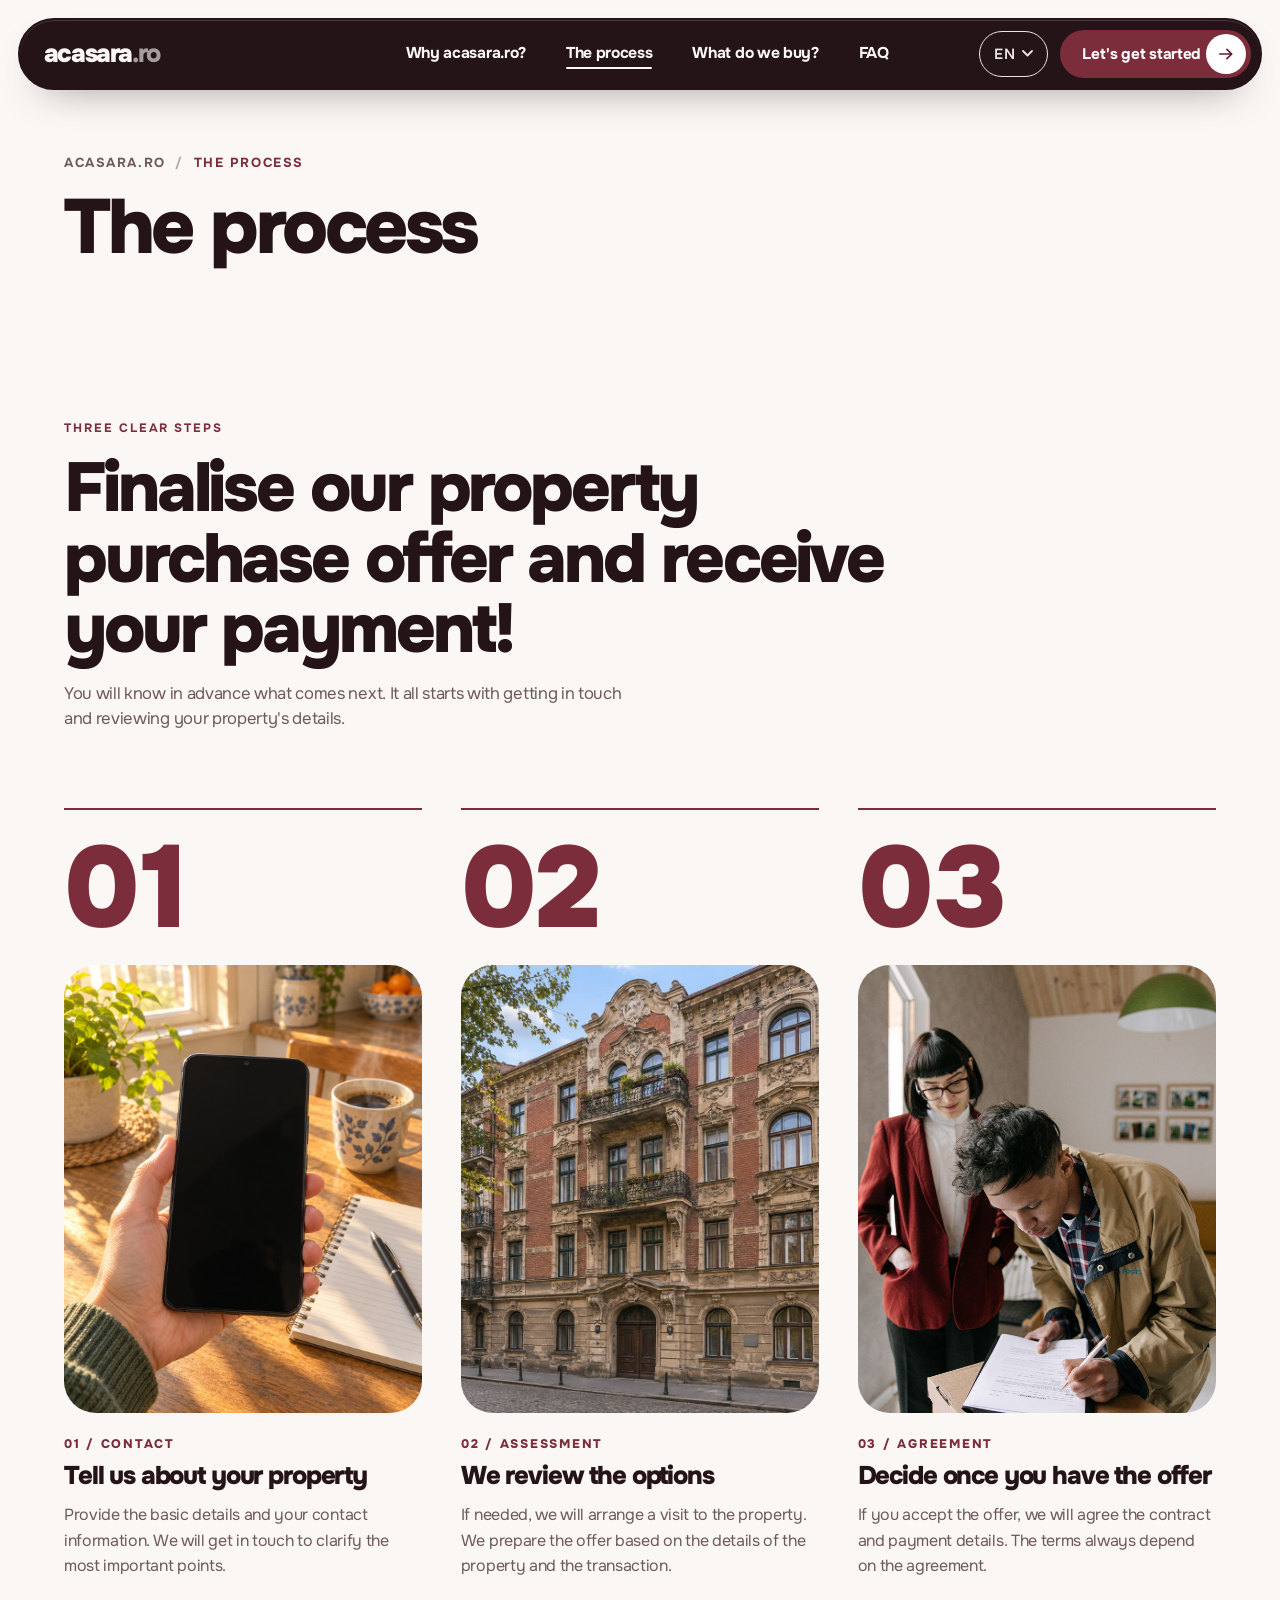
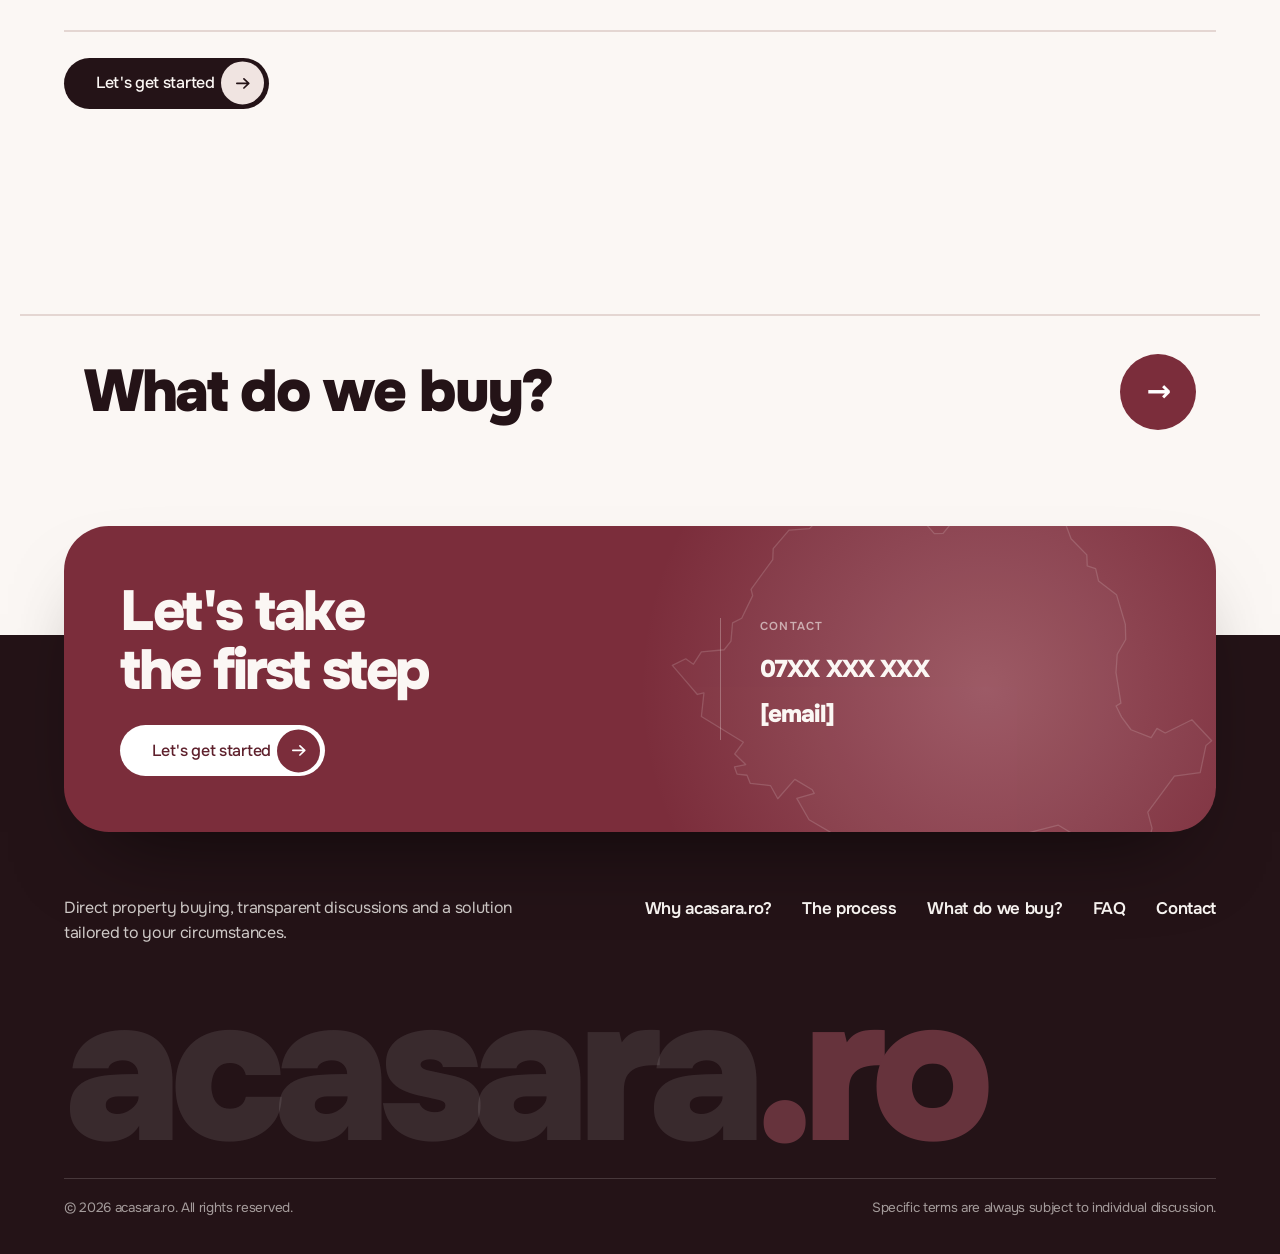
==== folyamat.html @ bc32096e "Footer card: balanced heading, no self-linking button on the application page Co-Authored-By: Claude" ====
<!doctype html>
<html lang="ro">
<head>
<meta charset="utf-8">
<meta name="viewport" content="width=device-width, initial-scale=1">
<meta name="robots" content="noindex, nofollow">
<title data-i18n="nav.process">Procesul</title>
<meta name="description" content="Vreți să vindeți rapid un apartament sau o casă? acasara.ro cumpără direct de la proprietari, fără comision de agenție. Solicitați o ofertă de cumpărare.">
<meta name="theme-color" content="#3F71FF">
<link rel="preload" href="assets/fonts/onest-latin.woff2" as="font" type="font/woff2" crossorigin>
<link rel="stylesheet" href="assets/site.css?v=1794476342">
<!--
  Acasara. All copy is imported from azzupp.com (assets/i18n.js, 11 locales) with the brand name
  swapped. Phone, e-mail, company data and the form / estimate endpoints are still open: search for
  "[", "07XX" and "TODO". Nothing is loaded from a third party: fonts (Onest, SIL OFL), images,
  video and scripts are all in assets/. See README.md.
-->
</head>
<body>
<a class="skip" href="#top">Sari la conținut</a>


<nav class="navbar solid" data-static>
  <a class="brand" href="index.html" aria-label="acasara.ro">
    <span class="wordmark">acasara<span class="tld">.ro</span></span>
  </a>
  <div class="nav-links">
    <a href="miert.html" data-i18n="nav.why">De ce acasara.ro?</a>
    <a href="folyamat.html" data-i18n="nav.process" aria-current="page">Procesul</a>
    <a href="ingatlanok.html" data-i18n="nav.kinds">Ce cumpărăm?</a>
    <a href="gyik.html" data-i18n="nav.faq">Întrebări frecvente</a>
  </div>
  <div class="nav-end">
    <div class="lang" data-open="false">
      <button class="lang-btn" type="button" aria-haspopup="true" aria-expanded="false" aria-label="Language">
        <span class="lang-cur">RO</span><svg viewBox="0 0 11 7" fill="none" aria-hidden="true"><path d="M1 1l4.5 4.5L10 1" stroke="currentColor" stroke-width="1.8" stroke-linecap="round" stroke-linejoin="round"/></svg>
      </button>
      <div class="lang-menu" role="menu"></div>
    </div>
    <a class="btn" href="kezdjuk-el.html" aria-label="Să începem" data-i18n="proc.cta" data-i18n-attr="aria-label"><span data-i18n="proc.cta">Să începem</span><span class="btn-circle"><svg viewBox="0 0 17 14" fill="none" aria-hidden="true"><path d="M1 7h13M9.6 1.4 15.5 7l-5.9 5.6" stroke="currentColor" stroke-width="2" stroke-linecap="round" stroke-linejoin="round"/></svg></span></a>
    <button class="nav-burger" type="button" aria-label="Menu" aria-expanded="false" aria-controls="menuFull"><i></i><i></i></button>
  </div>
</nav>
<div class="menu-full" id="menuFull" aria-hidden="true">
  <div class="mf-card">
    <div class="mf-photo"><img src="assets/img/keys-home.jpg" alt="" loading="lazy"><img src="assets/img/signing-desk.jpg" alt="" class="on" loading="lazy"><img src="assets/img/house-rain.jpg" alt="" loading="lazy"><img src="assets/img/phone-morning.jpg" alt="" loading="lazy"></div>
    <ol class="mf-links">
      <li style="--i:0" data-p="0"><a href="miert.html"><b>01</b><span data-i18n="nav.why">De ce acasara.ro?</span></a></li>
      <li style="--i:1" data-p="1" class="on"><a href="folyamat.html"><b>02</b><span data-i18n="nav.process">Procesul</span></a></li>
      <li style="--i:2" data-p="2"><a href="ingatlanok.html"><b>03</b><span data-i18n="nav.kinds">Ce cumpărăm?</span></a></li>
      <li style="--i:3" data-p="3"><a href="gyik.html"><b>04</b><span data-i18n="nav.faq">Întrebări frecvente</span></a></li>
    </ol>
    <div class="mf-foot"><a class="mf-cta" href="kezdjuk-el.html"><span data-i18n="proc.cta">Să începem</span></a></div>
  </div>
</div>

<main id="top">
  <header class="page-head">
    <p class="crumbs"><a href="index.html">acasara.ro</a><i>/</i><span data-i18n="nav.process">Procesul</span></p>
    <h1 data-i18n="nav.process">Procesul</h1>
  </header>

  <section class="walk" id="folyamat">
    <div class="walk-head">
      <p class="kicker" data-i18n="proc.eyebrow">Trei pași clari</p>
      <h2 data-i18n="proc.h2">Finalizați oferta noastră de cumpărare a proprietății și primiți plata!</h2>
      <p class="walk-lead" data-i18n="proc.lead">Veți ști dinainte ce urmează. Totul începe cu contactul inițial și analiza datelor proprietății.</p>
    </div>
    <ol class="how-cols">
        <li class="how-col" style="--d:0.00s">
          <div class="how-num"><span>01</span></div>
          <div class="how-photo"><img src="assets/img/phone-morning.jpg" alt="" loading="lazy"></div>
          <span class="how-n" data-i18n="proc.1n">01 / CONTACT</span>
          <h3 data-i18n="proc.1t">Povestiți-ne despre proprietate</h3>
          <p data-i18n="proc.1p">Introduceți datele de bază și datele de contact. Vă vom contacta pentru a clarifica cele mai importante detalii.</p>
        </li>
        <li class="how-col" style="--d:0.18s">
          <div class="how-num"><span>02</span></div>
          <div class="how-photo"><img src="assets/img/city-street.jpg" alt="" loading="lazy"></div>
          <span class="how-n" data-i18n="proc.2n">02 / EVALUARE</span>
          <h3 data-i18n="proc.2t">Analizăm opțiunile</h3>
          <p data-i18n="proc.2p">Dacă este necesar, programăm o vizită la proprietate. Pregătim oferta pe baza detaliilor proprietății și ale tranzacției.</p>
        </li>
        <li class="how-col" style="--d:0.36s">
          <div class="how-num"><span>03</span></div>
          <div class="how-photo"><img src="assets/img/signing.jpg" alt="" loading="lazy"></div>
          <span class="how-n" data-i18n="proc.3n">03 / ACORD</span>
          <h3 data-i18n="proc.3t">Decideți după ce cunoașteți oferta</h3>
          <p data-i18n="proc.3p">Dacă acceptați oferta, stabilim detaliile contractului și ale plății. Condițiile depind întotdeauna de acordul încheiat.</p>
        </li>
    </ol>
    <div class="how-foot">
      <a class="btn btn-ink" href="kezdjuk-el.html"><span data-i18n="proc.cta">Să începem</span><span class="btn-circle"><svg viewBox="0 0 17 14" fill="none" aria-hidden="true"><path d="M1 7h13M9.6 1.4 15.5 7l-5.9 5.6" stroke="currentColor" stroke-width="2" stroke-linecap="round" stroke-linejoin="round"/></svg></span></a>
    </div>
  </section>

  <a class="next-page" href="ingatlanok.html"><span class="np-t" data-i18n="nav.kinds">Ce cumpărăm?</span><span class="np-ar" aria-hidden="true">&rarr;</span></a>
</main>

<footer class="footer">
  <div class="foot-card">
    <div class="foot-map foot-card-map" aria-hidden="true">
      <svg viewBox="0 0 1000 640" preserveAspectRatio="xMidYMid meet" role="presentation"><path class="map-outline" d="M648.6 24.0 L616.7 34.2 L603.5 58.3 L519.1 71.1 L501.6 92.6 L488.1 92.8 L460.3 61.3 L429.3 70.7 L365.2 61.8 L334.5 43.3 L292.8 85.0 L260.9 87.4 L236.2 116.4 L235.5 133.3 L201.6 179.8 L204.1 189.7 L187.0 225.0 L172.7 232.2 L170.2 260.8 L159.6 274.3 L124.0 277.7 L111.6 296.9 L99.6 288.4 L78.6 298.7 L117.7 344.2 L128.0 341.6 L124.0 378.6 L189.7 418.8 L176.1 437.1 L193.2 453.6 L175.7 457.5 L179.7 468.5 L195.3 470.4 L200.3 483.0 L232.1 486.7 L243.4 507.1 L270.0 476.8 L297.2 493.0 L300.3 498.7 L273.1 506.6 L292.2 540.0 L325.3 559.3 L311.2 568.4 L311.0 589.1 L359.1 586.3 L425.1 608.0 L454.3 597.5 L475.6 607.9 L498.0 601.9 L531.4 616.0 L568.4 603.0 L600.7 569.0 L681.9 548.5 L710.8 565.9 L732.6 561.6 L740.9 573.5 L756.4 566.4 L763.7 587.7 L816.1 600.7 L828.3 553.3 L821.6 528.1 L863.2 471.8 L903.5 466.2 L912.4 424.1 L921.4 416.4 L890.5 383.6 L848.8 404.3 L835.9 397.2 L826.8 411.5 L795.4 399.3 L780.7 379.6 L772.1 362.3 L779.6 357.7 L771.9 309.9 L773.8 281.4 L787.1 258.2 L786.5 234.6 L772.7 188.2 L744.7 167.0 L740.1 147.6 L727.0 143.4 L726.3 126.0 L701.7 100.8 L679.3 40.7 L648.6 24.0 Z"/></svg>
    </div>
    <div class="foot-card-txt">
      <h2 data-i18n="lead.eyebrow">Să facem primul pas</h2>
      <a class="btn btn-light" href="kezdjuk-el.html"><span data-i18n="proc.cta">Să începem</span><span class="btn-circle"><svg viewBox="0 0 17 14" fill="none" aria-hidden="true"><path d="M1 7h13M9.6 1.4 15.5 7l-5.9 5.6" stroke="currentColor" stroke-width="2" stroke-linecap="round" stroke-linejoin="round"/></svg></span></a>
    </div>
    <div class="foot-card-ct">
      <p class="micro" data-i18n="nav.contact">Contact</p>
      <a class="foot-big" href="tel:07XXXXXXXX">07XX XXX XXX</a>
      <a class="foot-big" href="mailto:[email]">[email]</a>
    </div>
  </div>

  <div class="foot-body">
    <p class="foot-desc" data-i18n="foot.desc">Cumpărare directă de proprietăți, discuții transparente și o soluție adaptată situației dumneavoastră.</p>
    <nav class="foot-nav" aria-label="Footer">
      <a data-i18n="nav.why" href="miert.html">De ce acasara.ro?</a>
      <a data-i18n="nav.process" href="folyamat.html">Procesul</a>
      <a data-i18n="nav.kinds" href="ingatlanok.html">Ce cumpărăm?</a>
      <a data-i18n="nav.faq" href="gyik.html">Întrebări frecvente</a>
      <a data-i18n="nav.contact" href="kezdjuk-el.html">Contact</a>
    </nav>
  </div>

  <div class="foot-mark" aria-hidden="true">acasara<span class="tld">.ro</span></div>

  <div class="foot-bottom">
    <span>© <span id="year">2026</span> acasara.ro. <span data-i18n="foot.rights">Toate drepturile rezervate.</span></span>
    <span data-i18n="foot.cond">Condițiile concrete se stabilesc întotdeauna prin discuții individuale.</span>
  </div>
</footer>

<script src="assets/i18n.js?v=1794406922"></script>
<script src="assets/site.js?v=1794475550"></script>
</body>
</html>
---- assets/site.css ----
/* Acasara — shared stylesheet.
   Design language mirrors the reference: off-white paper, charcoal ink,
   whitish rose rounded shapes, one burgundy accent, heavy Onest display,
   and the signature pill button with a trailing circle. */

/* Fonts are self-hosted (assets/fonts, SIL OFL): Onest for text and display. */
@font-face{font-family:"Onest";src:url("fonts/onest-cyrillic-ext.woff2") format("woff2");font-weight:100 900;font-style:normal;font-display:swap;unicode-range:U+0460-052F, U+1C80-1C8A, U+20B4, U+2DE0-2DFF, U+A640-A69F, U+FE2E-FE2F}
@font-face{font-family:"Onest";src:url("fonts/onest-cyrillic.woff2") format("woff2");font-weight:100 900;font-style:normal;font-display:swap;unicode-range:U+0301, U+0400-045F, U+0490-0491, U+04B0-04B1, U+2116}
@font-face{font-family:"Onest";src:url("fonts/onest-latin-ext.woff2") format("woff2");font-weight:100 900;font-style:normal;font-display:swap;unicode-range:U+0100-02BA, U+02BD-02C5, U+02C7-02CC, U+02CE-02D7, U+02DD-02FF, U+0304, U+0308, U+0329, U+1D00-1DBF, U+1E00-1E9F, U+1EF2-1EFF, U+2020, U+20A0-20AB, U+20AD-20C4, U+2113, U+2C60-2C7F, U+A720-A7FF}
@font-face{font-family:"Onest";src:url("fonts/onest-latin.woff2") format("woff2");font-weight:100 900;font-style:normal;font-display:swap;unicode-range:U+0000-00FF, U+0131, U+0152-0153, U+02BB-02BC, U+02C6, U+02DA, U+02DC, U+0304, U+0308, U+0329, U+2000-206F, U+20AC, U+2122, U+2191, U+2193, U+2212, U+2215, U+FEFF, U+FFFD}

:root{
  /* ink + paper */
  --ink:#241317;
  --ink-2:#6E5A5E;
  --paper:#FBF7F4;
  --white:#FFFFFF;
  --powder:#F0E4E1;        /* whitish rose, for the rounded shapes */
  --powder-2:#E6D3CF;
  /* burgundy accent */
  --wine:#7B2D3B;
  --wine-deep:#5E202C;
  --wine-soft:#A85362;
  --wine-tint:#F4E5E7;
  --line:#E4D6D2;
  --ok:#2E6B4C;
  --err:#9E3B22;
  --edge:clamp(10px,1.4vw,20px);
  --gutter:clamp(20px,5vw,100px);
  --r-card:2rem;
  --r-img:1.25rem;
  --r-blob:3rem;
  --font-display:"Onest",system-ui,-apple-system,"Segoe UI",Roboto,"PingFang SC","Microsoft YaHei","Noto Sans SC",sans-serif;
  --font-body:"Onest",system-ui,-apple-system,"Segoe UI",Roboto,"PingFang SC","Microsoft YaHei","Noto Sans SC",sans-serif;
}
*,*::before,*::after{box-sizing:border-box}
html{-webkit-text-size-adjust:100%;scroll-behavior:smooth}
body{margin:0;background:var(--paper);color:var(--ink);font-family:var(--font-body);font-size:1rem;line-height:1.5;letter-spacing:-.02em;overflow-x:hidden}
img,video,svg{display:block;max-width:100%}
a{color:inherit;text-decoration:none}
button{font:inherit;color:inherit;border:0;background:none;cursor:pointer}
h1,h2,h3{margin:0;font-family:var(--font-display);font-weight:850;line-height:1.02;letter-spacing:-.045em}
p{margin:0}
:focus-visible{outline:3px solid var(--wine-deep);outline-offset:3px;border-radius:.25em}
.hero :focus-visible,.navbar :focus-visible{outline-color:#fff}
.is-hidden{display:none!important}
.sr-only{position:absolute;width:1px;height:1px;padding:0;margin:-1px;overflow:hidden;clip:rect(0 0 0 0);white-space:nowrap;border:0}
.skip{position:absolute;left:var(--gutter);top:-100px;z-index:200;background:var(--ink);color:var(--paper);padding:.7rem 1.2rem;border-radius:50vw;transition:top .15s}
.skip:focus{top:1rem}

/* ---------- signature pill button ---------- */
.btn{position:relative;display:inline-flex;align-items:center;min-width:10rem;height:3.2rem;padding:.3rem 3.4rem .3rem 2rem;border-radius:60px;background:var(--wine);color:#fff;font-size:1rem;font-weight:500;white-space:nowrap;transition:background-color .2s}
.btn:hover{background:var(--wine-deep)}
.btn-circle{position:absolute;right:.3rem;top:50%;transform:translateY(-50%);width:2.7rem;height:2.7rem;border-radius:99px;background:#fff;display:flex;align-items:center;justify-content:center;transition:transform .2s}
.btn:hover .btn-circle{transform:translateY(-50%) translateX(3px)}
.btn-circle svg{width:14px;height:14px;color:var(--wine-deep)}
.btn-light{background:#fff;color:var(--wine-deep)}
.btn-light:hover{background:var(--powder)}
.btn-light .btn-circle{background:var(--wine)}
.btn-light .btn-circle svg{color:#fff}
.btn-ink{background:var(--ink);color:var(--paper)}
.btn-ink:hover{background:#171717}
.btn-ink .btn-circle{background:var(--powder)}
.btn-ink .btn-circle svg{color:var(--ink)}
.btn-wide{width:100%;justify-content:flex-start;height:3.6rem}

/* ---------- preloader: a wine sheet with the wordmark cut out; the page shows through the letters, then the camera zooms into them ---------- */
.loader{position:fixed;inset:0;z-index:110}
.loader svg{position:absolute;inset:0;width:100%;height:100%;display:block}
.loader.done{visibility:hidden;pointer-events:none}
#lmText{will-change:transform;fill:#000;fill-opacity:0}

/* ---------- navbar: floating capsule ---------- */
.navbar{position:fixed;top:var(--edge);left:var(--edge);right:var(--edge);z-index:60;
  display:flex;align-items:center;gap:1.2rem;
  min-height:72px;padding:.5rem .6rem .5rem 1.5rem;
  border-radius:50vw;border:2px solid rgba(250,247,244,.22);
  background:rgba(36,19,23,.42);color:var(--paper);
  backdrop-filter:blur(22px) saturate(1.8);-webkit-backdrop-filter:blur(22px) saturate(1.8);
  box-shadow:inset 0 1px 0 rgba(255,255,255,.16),0 18px 40px -26px rgba(36,19,23,.7);
  transition:transform .9s cubic-bezier(.16,1,.3,1), opacity .6s ease, filter .7s ease, visibility 0s,
             max-width .45s cubic-bezier(.2,.9,.25,1), background-color .35s,
             border-color .35s, box-shadow .35s, min-height .35s;
  max-width:none;margin-inline:auto;width:auto}
/* hidden at the very top of the page; glides in as soon as you scroll down, then stays */
.navbar.is-away{opacity:0;transform:translateY(-38px) scale(.94);filter:blur(12px);visibility:hidden;pointer-events:none;
  transition:transform .6s cubic-bezier(.5,0,.75,0), opacity .4s ease, filter .4s ease, visibility 0s linear .6s}
@media (scripting:none){ .navbar.is-away{opacity:1;transform:none;filter:none;visibility:visible;pointer-events:auto} }

/* once past the hero the bar pulls in and goes solid - the "hard" state */
.navbar.is-fixed{
  background:var(--ink);border-color:var(--ink);
  box-shadow:0 22px 48px -24px rgba(36,19,23,.85)}
.navbar.solid{background:var(--ink);border-color:var(--ink)}

.brand{display:flex;align-items:baseline;flex:1 1 0}
.brand .wordmark{font-family:var(--font-display);font-weight:900;font-size:1.6rem;
  letter-spacing:-.055em;line-height:.88}
.brand .tld{opacity:.6;font-weight:800}

.nav-links{margin:0;display:flex;align-items:center;justify-content:center;gap:.5rem;font-size:.98rem;font-weight:700}
.nav-links a{position:relative;white-space:nowrap;padding:.6rem 1rem;border-radius:50vw;
  transition:background-color .2s,color .2s}
.nav-links a::after{content:"";position:absolute;left:1rem;right:1rem;bottom:.42rem;height:2px;
  background:currentColor;border-radius:2px;transform:scaleX(0);transform-origin:left;
  transition:transform .28s cubic-bezier(.2,.9,.25,1)}
.nav-links a:hover::after,.nav-links a[aria-current="page"]::after{transform:scaleX(1)}
.nav-links a:hover{background:rgba(250,247,244,.1)}

.nav-end{display:flex;align-items:center;justify-content:flex-end;gap:.75rem;flex:1 1 0}
.nav-end .btn{height:3rem;min-width:auto;padding:0 3.1rem 0 1.4rem;font-size:.95rem;font-weight:700}
.nav-end .btn-circle{width:2.5rem;height:2.5rem}

/* anchors must clear the floating bar */
[id]{scroll-margin-top:110px}

@media (prefers-reduced-motion:reduce){ .navbar,.navbar.is-away{transition:opacity .25s ease,visibility 0s;transform:none;filter:none} }

/* language switcher */
.lang{position:relative;flex:none}
.lang-btn{display:inline-flex;align-items:center;gap:.4rem;height:2.9rem;padding:0 .9rem;border:1.5px solid currentColor;border-radius:50vw;font-size:.92rem;font-weight:600;text-transform:uppercase;letter-spacing:.04em;opacity:.92}
.lang-btn:hover{opacity:1}
.lang-btn svg{width:11px;height:7px;transition:transform .2s}
.lang[data-open="true"] .lang-btn svg{transform:rotate(180deg)}
.lang-menu{position:absolute;right:0;top:calc(100% + .5rem);min-width:190px;max-height:min(60vh,420px);overflow:auto;background:var(--white);color:var(--ink);border:1px solid var(--line);border-radius:var(--r-card);padding:.4rem;box-shadow:0 26px 50px -28px rgba(41,41,41,.6);display:none;z-index:60}
.lang[data-open="true"] .lang-menu{display:block}
.lang-menu button{display:flex;width:100%;align-items:center;gap:.6rem;padding:.65rem .9rem;border-radius:1.1rem;font-size:.95rem;text-align:left}
.lang-menu button:hover{background:var(--powder)}
.lang-menu button[aria-current="true"]{background:var(--ink);color:var(--paper);font-weight:600}
.lang-menu b{font-size:.74rem;letter-spacing:.08em;text-transform:uppercase;opacity:.55;font-weight:700;width:1.9rem;flex:none}

/* ---------- hero (video) ---------- */
.hero{position:relative;margin:var(--edge);border-radius:var(--r-card);overflow:hidden;min-height:min(92vh,880px);display:flex;align-items:flex-end;isolation:isolate}
.hero-media{position:absolute;inset:0;z-index:-2}
.hero-media video,.hero-media img{width:100%;height:100%;object-fit:cover}
.hero::before{content:"";position:absolute;inset:0;z-index:-1;background:linear-gradient(90deg,rgba(36,19,23,.62) 0%,rgba(36,19,23,.28) 55%,rgba(36,19,23,.08) 100%),linear-gradient(180deg,rgba(36,19,23,.45) 0%,rgba(36,19,23,.1) 30%,rgba(36,19,23,.55) 100%)}
.hero-in{width:100%;padding:var(--gutter);padding-bottom:clamp(28px,4vw,56px);display:grid;grid-template-columns:minmax(0,1fr) auto;gap:2rem;align-items:end;color:#fff}
.hero h1{font-size:clamp(2.5rem,7.4vw,6.4rem);line-height:.99;letter-spacing:-.04em;max-width:14ch}
.hero p{margin-top:1.2rem;max-width:52ch;font-size:clamp(.98rem,1.2vw,1.12rem);line-height:1.45}
.hero-cta{padding-bottom:.4rem}

/* ---------- page head (inner pages) ---------- */
.pagehead{padding:clamp(40px,7vw,90px) var(--gutter) clamp(32px,5vw,60px)}
.pagehead h1,.pagehead h2{font-size:clamp(2.2rem,6vw,4.6rem);max-width:17ch}
.pagehead p{margin-top:1.1rem;color:var(--ink-2);max-width:56ch;font-size:clamp(1rem,1.3vw,1.15rem)}
.strip{margin:0 var(--edge);border-radius:var(--r-card);overflow:hidden;height:clamp(200px,32vw,420px)}
.strip video,.strip img{width:100%;height:100%;object-fit:cover}

/* ---------- process band ---------- */
.process{position:relative;isolation:isolate;padding-block:clamp(80px,12vw,170px);overflow:hidden}
.process-bg{position:absolute;inset:0;z-index:-2}
.process-bg img,.process-bg video{width:100%;height:100%;object-fit:cover;filter:blur(13px) saturate(.85);transform:scale(1.1)}
.process::before{content:"";position:absolute;inset:0;z-index:-1;background:rgba(41,41,41,.38)}
.process-card{max-width:860px;margin-inline:auto;background:var(--powder);border-radius:var(--r-card);padding:clamp(26px,4vw,52px);text-align:center;box-shadow:0 40px 80px -50px rgba(41,41,41,.8)}
.process-card h2{font-size:clamp(1.9rem,4.4vw,3.4rem);max-width:17ch;margin-inline:auto}
.process-card p{margin-top:1rem;color:var(--ink-2);max-width:46ch;margin-inline:auto}
.process-card .btn{margin-top:clamp(22px,3vw,34px)}
.process-shot{margin-top:clamp(24px,3.4vw,40px);border-radius:var(--r-img);overflow:hidden}
.process-shot img,.process-shot video{width:100%;aspect-ratio:16/7.4;object-fit:cover}
.steps{margin:clamp(28px,4vw,44px) 0 0;padding:0;list-style:none;display:grid;grid-template-columns:repeat(3,minmax(0,1fr));gap:1.4rem;text-align:left}
.steps li{padding-top:.9rem;border-top:1.5px solid rgba(41,41,41,.18)}
.steps b{display:block;font-family:var(--font-display);font-weight:850;font-size:1.25rem;letter-spacing:-.02em}
.steps i{display:block;font-style:normal;font-weight:700;font-size:.98rem;margin-top:.15rem}
.steps span{display:block;margin-top:.25rem;color:var(--ink-2);font-size:.92rem;line-height:1.4}

/* ---------- timeline (how it works) ---------- */
.timeline{list-style:none;margin:0;padding:0 var(--gutter);display:grid;grid-template-columns:repeat(3,minmax(0,1fr));gap:clamp(28px,4vw,52px)}
.tl{position:relative;padding-top:2.6rem;border-top:3px solid var(--powder-2)}
.tl::before{content:"";position:absolute;left:0;top:-11px;width:20px;height:20px;border-radius:50%;background:var(--wine);box-shadow:0 0 0 6px var(--paper)}
.tl b{display:block;font-family:var(--font-display);font-weight:850;font-size:1.5rem;letter-spacing:-.025em;margin-bottom:.35rem}
.tl span{color:var(--ink-2);line-height:1.45}

/* ---------- yes / no lists ---------- */
.twocol{display:grid;grid-template-columns:repeat(2,minmax(0,1fr));gap:1.4rem;padding-inline:var(--gutter)}
.panel{border-radius:var(--r-card);padding:clamp(24px,3.4vw,44px)}
.panel h2{font-size:clamp(1.5rem,2.6vw,2.1rem);margin-bottom:1.2rem}
.panel ul{margin:0;padding:0;list-style:none;display:grid;gap:.9rem}
.panel li{display:flex;gap:.8rem;line-height:1.4}
.panel li svg{width:21px;height:21px;flex:none;margin-top:3px}
.panel-yes{background:var(--powder)}
.panel-yes li svg{color:var(--wine-deep)}
.panel-no{background:var(--white);border:2px solid var(--powder-2)}
.panel-no li svg{color:var(--ink-2)}

/* ---------- stories ---------- */
.stories{padding-block:clamp(72px,10vw,140px);padding-inline:var(--gutter)}
.stories-head{display:flex;flex-wrap:wrap;align-items:end;gap:1.5rem;margin-bottom:clamp(32px,4vw,56px)}
.stories-head h2{font-size:clamp(2rem,4.6vw,3.6rem);max-width:16ch}
.stories-head .btn{margin-left:auto}
.story-grid{display:grid;grid-template-columns:repeat(4,minmax(0,1fr));gap:1.1rem}
.story{background:var(--powder);border-radius:var(--r-card);padding:.9rem;display:flex;flex-direction:column}
.story-media{position:relative}
.story-media img{width:100%;aspect-ratio:4/3;object-fit:cover;border-radius:var(--r-img)}
.story-arrow{position:absolute;right:.75rem;bottom:-1.4rem;width:3rem;height:3rem;border-radius:50%;background:#fff;display:flex;align-items:center;justify-content:center;box-shadow:0 10px 20px -12px rgba(41,41,41,.6);transition:transform .2s}
.story:hover .story-arrow{transform:translate(3px,-3px)}
.story-arrow svg{width:16px;height:16px}
.story-meta{display:flex;align-items:center;gap:.6rem;margin-top:2.1rem}
.tag{background:var(--wine-tint);color:var(--wine-deep);font-size:.78rem;font-weight:600;padding:.34rem .72rem;border-radius:50vw}
.read{margin-left:auto;font-size:.72rem;font-weight:600;letter-spacing:.09em;text-transform:uppercase;color:var(--ink-2)}
.story h3{margin-top:.75rem;font-family:var(--font-body);font-weight:700;font-size:1.05rem;line-height:1.3;letter-spacing:-.02em;
  display:-webkit-box;-webkit-line-clamp:2;-webkit-box-orient:vertical;overflow:hidden}

/* ---------- offer form ---------- */
.offer-wrap{display:grid;grid-template-columns:minmax(0,1fr) minmax(0,1.05fr);gap:clamp(32px,5vw,72px);align-items:start;padding:clamp(28px,4vw,56px) var(--gutter) clamp(72px,9vw,120px)}
.offer-points{list-style:none;margin:2rem 0 0;padding:0;display:grid;gap:1rem}
.offer-points li{display:flex;gap:.8rem;align-items:center;font-weight:600}
.offer-points svg{width:22px;height:22px;flex:none;color:var(--wine-deep)}
.form-card{background:var(--white);border:1px solid var(--line);border-radius:var(--r-card);padding:clamp(22px,3.4vw,42px);box-shadow:0 30px 60px -46px rgba(41,41,41,.5)}
.field{display:grid;gap:.45rem;margin-bottom:1.15rem}
.field label{font-weight:600;font-size:.95rem}
.field small{color:var(--ink-2);font-size:.85rem}
.input{width:100%;min-height:3.6rem;padding:.8rem 1.1rem;border:1.5px solid var(--line);border-radius:1.4rem;background:var(--white);transition:border-color .15s,box-shadow .15s}
.input:focus{outline:none;border-color:var(--wine);box-shadow:0 0 0 3px rgba(123,45,59,.18)}
.field.invalid .input{border-color:var(--err)}
.row-2{display:grid;grid-template-columns:repeat(2,minmax(0,1fr));gap:0 1rem}
.consent{display:flex;gap:.7rem;align-items:flex-start;font-size:.9rem;color:var(--ink-2);margin:.4rem 0 1.3rem}
.consent input{width:20px;height:20px;margin-top:2px;accent-color:var(--wine-deep);flex:none}
.form-msg{margin-top:1rem;padding:.95rem 1.2rem;border-radius:1.2rem;font-size:.95rem;display:none}
.form-msg.show{display:block}
.form-msg.ok{background:rgba(46,107,76,.12);color:var(--ok)}
.form-msg.bad{background:rgba(158,59,34,.1);color:var(--err)}

/* ---------- contact cards ---------- */
.contact-grid{display:grid;grid-template-columns:repeat(3,minmax(0,1fr));gap:1.2rem;padding:0 var(--gutter) clamp(72px,9vw,120px)}
.ccard{background:var(--powder);border-radius:var(--r-card);padding:clamp(22px,3vw,36px)}
.ccard .micro{margin-bottom:.6rem}
.ccard a,.ccard address{font-family:var(--font-display);font-size:clamp(1.2rem,2vw,1.6rem);letter-spacing:-.025em;font-style:normal;line-height:1.25}

/* ---------- cta + footer ---------- */
.cta{padding-block:clamp(72px,10vw,150px);padding-inline:var(--gutter);display:flex;flex-wrap:wrap;align-items:center;justify-content:space-between;gap:2rem}
.cta h2{font-size:clamp(2.1rem,5.2vw,4.2rem);max-width:17ch}
.micro{font-size:.72rem;font-weight:600;letter-spacing:.11em;text-transform:uppercase;color:#9C958A;margin-bottom:1rem}

/* ---------- reveal ---------- */
.rv{opacity:0;transform:translateY(26px);transition:opacity .75s cubic-bezier(.2,.8,.2,1),transform .75s cubic-bezier(.2,.8,.2,1)}
.rv.in{opacity:1;transform:none}

@media (max-width:1100px){
  .story-grid{grid-template-columns:repeat(2,minmax(0,1fr));gap:1.4rem 1.1rem}
  .timeline{grid-template-columns:repeat(2,minmax(0,1fr))}
  .contact-grid{grid-template-columns:1fr}
  .offer-wrap{grid-template-columns:1fr}
}
@media (max-width:860px){
  .navbar{min-height:62px;padding-left:1.1rem}
  .nav-end{margin-left:auto}
  .nav-end .btn{padding:0 2.7rem 0 1.1rem;font-size:.92rem;height:2.7rem}
  .nav-end .btn-circle{width:2.2rem;height:2.2rem;right:.25rem}
  .lang-btn{height:2.7rem;padding:0 .7rem}
  .hero-in{grid-template-columns:1fr;gap:1.6rem}
  .hero-cta{padding-bottom:0}
  .steps,.timeline,.twocol{grid-template-columns:1fr;gap:1rem}
}
@media (max-width:560px){
  .nav-end .btn{min-width:0;width:2.7rem;padding:0;justify-content:center}
  .nav-end .btn > span[data-i18n]{display:none}
  .nav-end .btn-circle{position:static;transform:none;width:2.7rem;height:2.7rem}
  .nav-end .btn:hover .btn-circle{transform:translateX(2px)}
  .brand .wordmark{font-size:1.5rem}
  .story-grid{grid-template-columns:1fr}
  .cta{flex-direction:column;align-items:flex-start}
  .row-2{grid-template-columns:1fr}
}
@media (prefers-reduced-motion:reduce){
  html{scroll-behavior:auto}
  *,*::before,*::after{animation-duration:.01ms!important;animation-iteration-count:1!important;transition-duration:.01ms!important}
  .rv{opacity:1;transform:none}
}

/* ---------- enquiry form (under the hero) ---------- */
.wizard{padding:clamp(64px,9vw,120px) var(--gutter) clamp(40px,6vw,80px)}
.wizard-head{text-align:center;margin-bottom:clamp(28px,4vw,48px)}
.wizard-head h2{font-size:clamp(2rem,5vw,3.8rem);max-width:18ch;margin-inline:auto}
.wizard-head p{margin-top:.9rem;color:var(--ink-2);max-width:46ch;margin-inline:auto}
.wiz-card{max-width:860px;margin-inline:auto;background:var(--white);border:1px solid var(--line);
  border-radius:var(--r-card);padding:clamp(22px,3.6vw,48px);box-shadow:0 34px 64px -48px rgba(36,19,23,.5)}
.wiz-group{border:0;margin:0 0 clamp(22px,3vw,36px);padding:0;min-width:0}
.wiz-group + .wiz-group{border-top:1.5px solid var(--line);padding-top:clamp(22px,3vw,34px)}
.wiz-group legend{font-family:var(--font-display);font-weight:850;font-size:1.3rem;letter-spacing:-.035em;
  padding:0;margin-bottom:1.1rem}
.field-label{font-weight:600;font-size:.95rem}
.textarea{min-height:7rem;resize:vertical;line-height:1.5}
.req{color:var(--wine);text-decoration:none;margin-left:.25em;font-weight:700}
.pills{display:flex;flex-wrap:wrap;gap:.6rem}
.pill{position:relative;display:inline-flex}
.pill input{position:absolute;inset:0;opacity:0;margin:0;cursor:pointer}
.pill span{display:inline-block;padding:.75rem 1.3rem;border:1.5px solid var(--line);border-radius:50vw;
  background:var(--white);font-weight:600;font-size:.95rem;transition:background-color .12s,border-color .12s,color .12s}
.pill:hover span{border-color:var(--wine)}
.pill input:checked + span{background:var(--wine);border-color:var(--wine);color:#fff}
.pill input:focus-visible + span{outline:3px solid var(--wine-deep);outline-offset:3px}
.pills-s{gap:.45rem}
.pills-s .pill span{padding:.55rem 1rem;font-size:.9rem}
.field-narrow{max-width:15rem}
/* property type: selectable tiles instead of a dropdown */
.types{display:grid;grid-template-columns:repeat(3,minmax(0,1fr));gap:.6rem}
.type{position:relative;display:block}
.type input{position:absolute;inset:0;opacity:0;margin:0;cursor:pointer;z-index:1}
.type .tb{display:flex;flex-direction:column;align-items:center;justify-content:center;gap:.5rem;min-height:5.6rem;padding:.8rem .5rem;
  border:1.5px solid var(--line);border-radius:1.2rem;background:var(--white);text-align:center;
  transition:background-color .2s,border-color .2s,color .2s,transform .25s cubic-bezier(.2,1.1,.3,1),box-shadow .25s}
.type .tb i{display:grid;place-items:center;color:var(--wine);transition:color .2s,transform .3s cubic-bezier(.2,1.3,.3,1)}
.type .tb svg{width:1.7rem;height:1.7rem}
.type .tb b{font-size:.85rem;font-weight:700;line-height:1.15}
.type:hover .tb{border-color:var(--wine);transform:translateY(-2px)}
.type input:checked + .tb{background:var(--wine);border-color:var(--wine);color:#fff;box-shadow:0 14px 26px -16px rgba(94,32,44,.8)}
.type input:checked + .tb i{color:#fff;transform:scale(1.12)}
.type input:focus-visible + .tb{outline:3px solid var(--wine-deep);outline-offset:3px}
@media (max-width:420px){ .types{gap:.45rem} .type .tb{min-height:5rem;padding:.7rem .3rem} .type .tb b{font-size:.78rem} }
@media (prefers-reduced-motion:reduce){ .type .tb,.type .tb i{transition:none} .type:hover .tb{transform:none} }

.wiz-nav{margin-top:clamp(20px,3vw,30px)}
.wiz-note{margin-top:1rem;font-size:.84rem;color:var(--ink-2);line-height:1.45}
@media (max-width:560px){ .wiz-group legend{font-size:1.15rem} }

/* ---------- single-page section rhythm ---------- */
.section-how,.section-what,.section-contact{padding-block:clamp(56px,8vw,110px)}
.section-how .pagehead,.section-what .pagehead,.section-contact .pagehead{padding-top:0}
.section-what .panel h3{font-family:var(--font-display);font-weight:850;font-size:clamp(1.5rem,2.6vw,2.1rem);letter-spacing:-.035em;margin-bottom:1.2rem}
.section-contact .contact-grid{padding-bottom:0}

/* ---------- multi-step rail ---------- */
.wiz-steps{list-style:none;margin:0 0 1.2rem;padding:0;display:grid;grid-template-columns:repeat(4,1fr);gap:.6rem}
.wiz-steps li{display:flex;align-items:center;gap:.5rem;font-size:.86rem;font-weight:600;color:var(--ink-2);opacity:.55;transition:opacity .2s,color .2s}
.wiz-steps li b{display:flex;align-items:center;justify-content:center;flex:none;width:1.75rem;height:1.75rem;
  border-radius:50%;background:var(--powder);color:var(--ink);font-size:.82rem;transition:background-color .2s,color .2s}
.wiz-steps li[aria-current="step"]{opacity:1;color:var(--ink)}
.wiz-steps li[aria-current="step"] b{background:var(--wine);color:#fff}
.wiz-steps li.done{opacity:1}
.wiz-steps li.done b{background:var(--wine-tint);color:var(--wine-deep)}
.wiz-bar{height:4px;border-radius:4px;background:var(--powder);overflow:hidden}
.wiz-bar i{display:block;height:100%;width:25%;background:var(--wine);border-radius:4px;transition:width .3s cubic-bezier(.2,.8,.2,1)}
.wiz-count{margin:.7rem 0 1.6rem;font-size:.86rem;font-weight:600;color:var(--ink-2)}
.wiz-pane{border:0;margin:0;padding:0;min-width:0}
.wiz-pane legend{font-family:var(--font-display);font-weight:850;font-size:1.3rem;letter-spacing:-.035em;padding:0;margin-bottom:1.1rem}
.wiz-nav{display:flex;gap:.8rem;align-items:center;margin-top:clamp(20px,3vw,30px)}
.wiz-nav .btn{min-width:auto}
.wiz-nav #wizNext,.wiz-nav #wizSend{margin-left:auto}
.btn-quiet{background:transparent;color:var(--ink);border:2px solid var(--powder-2);padding:.3rem 1.6rem}
.btn-quiet:hover{background:var(--ink);color:var(--paper);border-color:var(--ink)}
@media (max-width:620px){
  .wiz-steps{grid-template-columns:repeat(4,auto);justify-content:space-between;gap:.3rem}
  .wiz-steps li span{display:none}
  .wiz-nav{flex-wrap:wrap}
  .wiz-nav .btn{flex:1}
}

/* ---------- hero playlist (crossfaded clips, no visible restart) ---------- */
.hero-media .hero-vid{position:absolute;inset:0;width:100%;height:100%;object-fit:cover;
  opacity:0;transition:opacity 1.1s ease}
.hero-media .hero-vid.is-on{opacity:1}
@media (prefers-reduced-motion:reduce){ .hero-media .hero-vid{transition:none} }

/* ---------- three steps ---------- */
.walk{padding:clamp(72px,10vw,150px) var(--gutter)}
.kicker{font-size:.76rem;font-weight:700;letter-spacing:.16em;text-transform:uppercase;color:var(--wine);margin-bottom:1rem}
.walk-head{max-width:1180px;margin:0 auto clamp(40px,6vw,76px)}
.walk-head h2{font-size:clamp(2.1rem,5.4vw,4.4rem);max-width:19ch}
.walk-lead{margin-top:1.1rem;color:var(--ink-2);max-width:52ch;font-size:clamp(1rem,1.3vw,1.15rem)}
.how-cols{list-style:none;margin:0 auto;padding:0;max-width:1180px;display:grid;grid-template-columns:repeat(3,minmax(0,1fr));gap:clamp(20px,3vw,48px)}
.how-col{position:relative;padding-top:1.4rem}
.how-col::before,.how-col::after{content:"";position:absolute;left:0;right:0;top:0;height:2px}
.how-col::before{background:var(--line)}
.how-col::after{background:var(--wine);transform:scaleX(0);transform-origin:left;transition:transform 1.1s cubic-bezier(.6,0,.2,1) var(--d)}
.how-col.on::after{transform:none}
.how-num{height:1em;overflow:hidden;font-family:var(--font-display);font-weight:900;font-size:clamp(4.5rem,9vw,8rem);line-height:1;letter-spacing:.015em;color:var(--wine)}
.how-num span{display:block;transform:translateY(105%);transition:transform .9s cubic-bezier(.2,.9,.2,1) calc(var(--d) + .2s)}
.how-col.on .how-num span{transform:none}
.how-photo{margin:1.2rem 0 1.4rem;aspect-ratio:4/5;border-radius:var(--r-card);overflow:hidden;clip-path:inset(100% 0 0 0);
  transition:clip-path 1.2s cubic-bezier(.6,0,.2,1) calc(var(--d) + .3s)}
.how-col.on .how-photo{clip-path:inset(0)}
.how-photo img{width:100%;height:100%;object-fit:cover;transform:scale(1.15);transition:transform 1.8s calc(var(--d) + .3s)}
.how-col.on .how-photo img{transform:none}
.how-n{display:block;font-size:.78rem;font-weight:800;letter-spacing:.14em;color:var(--wine)}
.how-col h3{margin:.5rem 0 .7rem;font-size:clamp(1.3rem,2.2vw,1.6rem);line-height:1.12}
.how-col p{color:var(--ink-2);line-height:1.6}
.how-foot{max-width:1180px;margin:clamp(32px,4vw,52px) auto 0;padding-top:1.6rem;border-top:2px solid var(--line);display:flex;justify-content:space-between;align-items:center;gap:1rem}
@media (max-width:860px){ .how-cols{grid-template-columns:1fr} .how-photo{aspect-ratio:16/10} .how-foot{flex-direction:column;align-items:flex-start} }
@media (prefers-reduced-motion:reduce){ .how-col::after,.how-num span,.how-photo,.how-photo img{transition:none} }

/* ---------- cash band ---------- */
.cash{background:var(--wine);color:var(--paper);padding:clamp(72px,10vw,150px) var(--gutter);
  border-radius:var(--r-blob);margin:0 var(--edge)}
.cash-in{max-width:1180px;margin-inline:auto}
.cash-badge{display:inline-block;background:rgba(250,247,244,.16);border:1.5px solid rgba(250,247,244,.4);
  border-radius:50vw;padding:.5rem 1.1rem;font-size:.78rem;font-weight:700;letter-spacing:.12em;text-transform:uppercase}
.cash h2{margin-top:1.4rem;font-size:clamp(2.1rem,5.4vw,4.4rem);max-width:20ch}
.cash-lead{margin-top:1.2rem;max-width:54ch;font-size:clamp(1rem,1.35vw,1.2rem);color:rgba(250,247,244,.84)}
.cash-points{list-style:none;margin:clamp(32px,4.6vw,56px) 0 0;padding:0;
  display:grid;grid-template-columns:repeat(2,minmax(0,1fr));gap:1.1rem 2.4rem}
.cash-points li{display:flex;gap:.9rem;align-items:flex-start;font-size:clamp(1rem,1.25vw,1.12rem);font-weight:600;line-height:1.35}
.cash-points svg{width:22px;height:22px;flex:none;margin-top:3px;color:var(--paper)}

/* ---------- modern footer ---------- */
.footer{background:var(--ink);color:var(--paper);border:0;margin-top:clamp(120px,13vw,180px);
  padding:0 var(--gutter) clamp(24px,3vw,36px);overflow-x:clip;display:flow-root}
.foot-card{position:relative;max-width:1240px;margin:calc(-1*clamp(76px,8.5vw,116px)) auto 0;padding:clamp(28px,4.4vw,64px);border-radius:2.8rem;background:var(--wine);
  display:grid;grid-template-columns:minmax(0,1.25fr) minmax(0,1fr);gap:2rem clamp(24px,4vw,64px);align-items:center;overflow:hidden;
  box-shadow:0 44px 90px -44px rgba(0,0,0,.65)}
.foot-card::before{content:"";position:absolute;right:-10%;top:-60%;width:60%;aspect-ratio:1;border-radius:50%;pointer-events:none;
  background:radial-gradient(closest-side,rgba(246,205,211,.26),transparent);animation:footGlow 9s ease-in-out infinite alternate}
@keyframes footGlow{to{transform:translate(-14%,18%) scale(1.2)}}
.foot-card > *:not(.foot-card-map){position:relative}
.foot-card h2{font-size:clamp(2rem,4.4vw,3.6rem);line-height:1.04;max-width:13ch;margin-bottom:1.6rem;text-wrap:balance}
.foot-card-ct{padding-left:clamp(20px,3vw,44px);border-left:1px solid rgba(250,247,244,.28)}
.foot-card-ct a{display:block}
.foot-card-map{position:absolute;right:-4%;top:50%;width:min(640px,64%);transform:translateY(-50%);opacity:.5;pointer-events:none}
.foot-card-map svg{display:block;width:100%;height:auto;overflow:visible}
.foot-card-map .map-outline{fill:rgba(250,247,244,.05);stroke:rgba(250,247,244,.32)}
.foot-body{max-width:1240px;margin:0 auto;padding:clamp(36px,5vw,64px) 0 clamp(8px,2vw,20px);display:grid;grid-template-columns:minmax(0,1fr) auto;gap:2rem;align-items:start}
.foot-nav{display:flex;flex-wrap:wrap;justify-content:flex-end;gap:.7rem 1.9rem;font-size:1.05rem;font-weight:600}
.foot-nav a{transition:color .2s}
.foot-nav a:hover{color:var(--wine-soft)}
.foot-big{font-family:var(--font-display);font-weight:850;font-size:clamp(1.15rem,1.9vw,1.6rem);
  letter-spacing:-.035em;color:var(--paper)!important;margin-bottom:.5rem!important}
.footer .micro{color:rgba(250,247,244,.6)}
.foot-mark{font-family:var(--font-display);font-weight:900;letter-spacing:-.06em;line-height:.8;
  font-size:clamp(3.4rem,16vw,13rem);color:rgba(250,247,244,.1);user-select:none;margin:clamp(8px,2vw,24px) auto;max-width:1240px}
.foot-mark .tld{color:var(--wine-soft);opacity:.5}
.foot-bottom{max-width:1240px;margin-inline:auto;padding-top:1.2rem;border-top:1px solid rgba(250,247,244,.16);
  display:flex;flex-wrap:wrap;gap:.8rem 1.6rem;justify-content:space-between;font-size:.84rem;color:rgba(250,247,244,.6)}
.foot-bottom a:hover{color:var(--paper)}

@media (max-width:860px){
  .cash-points{grid-template-columns:1fr}
}

/* ---------- enquiry: split panel ---------- */
.wiz-split{max-width:1120px;margin-inline:auto;display:grid;
  grid-template-columns:minmax(0,.82fr) minmax(0,1.18fr);
  border-radius:var(--r-card);overflow:hidden;box-shadow:0 44px 90px -58px rgba(36,19,23,.62)}
.wiz-side{background:var(--wine);color:var(--paper);padding:clamp(26px,3.4vw,46px);
  display:flex;flex-direction:column;gap:1.2rem}
.wiz-side h3{font-size:clamp(1.4rem,2.3vw,2rem);letter-spacing:-.035em}
.wiz-side > p{color:rgba(250,247,244,.82);line-height:1.5;font-size:.98rem}
.wiz-map{margin:1.2rem 0 .4rem;pointer-events:none}
.wiz-map svg{display:block;width:100%;height:auto;overflow:visible}
.wiz-map .map-outline{fill:rgba(250,247,244,.07);stroke:rgba(250,247,244,.75);stroke-width:2.4;animation:none!important;transition:fill 1.4s ease}
.wiz-map:not(.in) .map-outline{fill:transparent}
.wm-pen{fill:#fff;opacity:0;filter:drop-shadow(0 0 7px #F6CDD3) drop-shadow(0 0 16px #F6CDD3)}
.wm-ring{fill:none;stroke:#F6CDD3;stroke-width:1.4;vector-effect:non-scaling-stroke;opacity:0;transform-box:fill-box;transform-origin:center}
.wiz-map.done .wm-ring{animation:wmRing 4.2s ease-out infinite}
.wiz-map.done .wm-ring2{animation-delay:2.1s}
@keyframes wmRing{0%{transform:scale(1);opacity:.35}100%{transform:scale(34);opacity:0}}
@media (prefers-reduced-motion:reduce){ .wiz-map.done .wm-ring{animation:none} }
.wiz-trust{list-style:none;margin:auto 0 0;padding:0;display:grid;gap:.75rem;font-weight:600;font-size:.95rem}
.wiz-trust li{display:flex;gap:.7rem;align-items:flex-start;line-height:1.35}
.wiz-trust svg{width:19px;height:19px;flex:none;margin-top:2px;color:var(--paper)}
/* the card now sits inside the split, so it drops its own frame */
.wiz-split .wiz-card{border-radius:0;border:0;box-shadow:none;max-width:none}
@media (max-width:900px){
  .wiz-split{grid-template-columns:1fr}
  .wiz-map{max-width:420px}
  .wiz-trust{margin-top:.6rem}
}

/* ---------- footer: Romania drawn as a vein network ---------- */
.map-outline{fill:rgba(250,247,244,.045);stroke:rgba(250,247,244,.22);stroke-width:2;
  stroke-linejoin:round;stroke-dasharray:3600;stroke-dashoffset:3600}
.foot-map.in .map-outline,.wiz-map.in .map-outline{animation:traceOutline 2.6s cubic-bezier(.4,0,.2,1) forwards}
@keyframes traceOutline{to{stroke-dashoffset:0}}
@media (prefers-reduced-motion:reduce){
  .map-outline{stroke-dashoffset:0!important;animation:none!important}
}

/* ---------- proof strip ---------- */
.proof{padding:clamp(28px,4vw,48px) var(--gutter)}
.proof-list{list-style:none;margin:0 auto;padding:0;max-width:1180px;
  display:grid;grid-template-columns:repeat(4,minmax(0,1fr));gap:1.2rem}
.proof-list li{display:flex;align-items:baseline;gap:.7rem;font-weight:700;font-size:clamp(.92rem,1.1vw,1.05rem);
  padding-top:.9rem;border-top:3px solid var(--powder-2)}
.proof-ico{flex:none;align-self:center;display:grid;place-items:center;width:3.1rem;height:3.1rem;
  border-radius:50%;background:var(--powder-2);color:var(--wine);font-style:normal}
.proof-ico svg{width:1.7rem;height:1.7rem}
.proof-list li{align-items:center}
.proof-list b{font-family:var(--font-display);font-weight:900;font-size:1.05rem;color:var(--wine);letter-spacing:-.03em}

/* ---------- FAQ ---------- */
.faq{padding:clamp(64px,9vw,130px) var(--gutter)}
.faq-head{max-width:1180px;margin:0 auto clamp(28px,4vw,48px)}
.faq-head h2{font-size:clamp(2rem,5vw,3.8rem)}
.faq-list{max-width:900px;margin-inline:auto;border-top:3px solid var(--powder-2)}
.faq-item{border-bottom:3px solid var(--powder-2)}
.faq-item summary{list-style:none;cursor:pointer;display:flex;justify-content:space-between;gap:1.4rem;
  padding:1.3rem 0;font-weight:800;font-size:clamp(1.02rem,1.5vw,1.25rem);letter-spacing:-.02em}
.faq-item summary::-webkit-details-marker{display:none}
.faq-item summary::after{content:"";flex:none;width:16px;height:16px;margin-top:.35rem;
  background:linear-gradient(var(--wine),var(--wine)) center/100% 3px no-repeat,
             linear-gradient(var(--wine),var(--wine)) center/3px 100% no-repeat;
  transition:transform .25s cubic-bezier(.2,.9,.25,1)}
.faq-item[open] summary::after{transform:rotate(45deg)}
.faq-item p{padding-bottom:1.4rem;color:var(--ink-2);max-width:62ch;line-height:1.55}

@media (max-width:860px){
  .proof-list{grid-template-columns:repeat(2,minmax(0,1fr))}
}
@media (max-width:560px){ .proof-list{grid-template-columns:1fr} }

/* ================= content from azzupp.com: section styles ================= */

/* ---------- calculator shell ---------- */
.calc{margin:0 var(--edge) clamp(32px,4.5vw,65px);padding:clamp(56px,8vw,110px) var(--gutter);border-radius:var(--r-blob);background:var(--powder)}
.calc-head{max-width:1120px;margin:0 auto clamp(28px,4vw,48px);text-align:center}
.calc-head h2{font-size:clamp(2rem,5vw,3.8rem)}
.calc-lead{max-width:64ch;margin:.9rem auto 0;color:var(--ink-2)}
.calc-card{max-width:1120px;margin-inline:auto;padding:clamp(22px,3.4vw,44px);border-radius:var(--r-card);
  background:var(--white);box-shadow:0 34px 70px -52px rgba(36,19,23,.55)}

/* ---------- hero copy ---------- */
.hero h1{max-width:21ch;font-size:clamp(2rem,4.4vw,3.9rem);line-height:1.04;letter-spacing:-.035em}
.hero h1 em{font-style:normal;color:#F6CDD3}
.hero-copy{max-width:860px}
.hero-actions{display:flex;flex-wrap:wrap;gap:.8rem;margin-top:1.6rem}
.btn-ghost{background:transparent;color:#fff;box-shadow:inset 0 0 0 2px rgba(255,255,255,.65)}
.btn-ghost:hover{background:rgba(255,255,255,.14)}
.btn-ghost .btn-circle{background:#fff}
.btn-ghost .btn-circle svg{color:var(--wine-deep)}
.hero-assure{list-style:none;margin:1.5rem 0 0;padding:0;display:flex;flex-wrap:wrap;gap:.6rem 1.6rem;font-weight:600;font-size:.95rem}
.hero-assure li{display:flex;align-items:center;gap:.5rem}
.hero-assure svg{width:18px;height:18px;flex:none}

/* ---------- calculator ---------- */
.calc-head h2 em{font-style:normal;color:var(--wine)}
.calc-know{max-width:1120px;margin:0 auto clamp(20px,3vw,32px);display:grid;grid-template-columns:minmax(0,1fr);
  gap:1.3rem;align-items:center;padding:clamp(20px,2.6vw,30px) clamp(20px,3vw,36px);
  border-radius:var(--r-card);background:var(--wine-deep);color:var(--paper)}
.calc-know h3{font-size:1.45rem;line-height:1.12;letter-spacing:-.03em}
.calc-know ul{list-style:none;margin:0;padding:0;display:grid;grid-template-columns:repeat(5,minmax(0,1fr));gap:1rem 1.2rem}
@media (max-width:900px){ .calc-know ul{grid-template-columns:repeat(2,minmax(0,1fr))} }
.calc-know li{display:flex;flex-direction:column;align-items:flex-start;gap:.65rem;font-weight:600;font-size:.93rem;line-height:1.3}
.know-ico{display:grid;place-items:center;width:2.7rem;height:2.7rem;border-radius:50%;
  background:rgba(250,247,244,.14);color:#F6CDD3;font-style:normal}
.know-ico svg{width:1.45rem;height:1.45rem}
.cb{padding-block:clamp(18px,2.4vw,28px);border-top:1.5px solid var(--line)}
.cb:first-child{padding-top:0;border-top:0}
.cb-h{display:flex;align-items:center;gap:1rem;margin-bottom:1.4rem}
.cb-ico{flex:none;display:grid;place-items:center;width:3.4rem;height:3.4rem;border-radius:1.2rem;
  background:var(--wine-tint);color:var(--wine);font-style:normal}
.cb-ico svg{width:1.8rem;height:1.8rem}
.cb-txt{display:grid;gap:.1rem}
.cb-num{font-family:var(--font-display);font-weight:900;font-size:.78rem;letter-spacing:.14em;color:var(--wine);opacity:.65}
.cb-title{font-family:var(--font-display);font-weight:850;font-size:1.55rem;line-height:1.1;letter-spacing:-.03em}
.cb-note{font-size:.9rem;color:var(--ink-2)}
.calc-card .field > label,.calc-card .field > .field-label{font-size:.82rem;font-weight:700;letter-spacing:.04em;text-transform:uppercase;color:var(--ink-2)}
.ico-in{position:relative}
.ico-in > svg{position:absolute;left:1.05rem;top:50%;width:1.3rem;height:1.3rem;transform:translateY(-50%);
  color:var(--wine);opacity:.75;pointer-events:none;transition:opacity .15s}
.ico-in:focus-within > svg{opacity:1}
.ico-in .input{padding-left:3.1rem;background-color:var(--paper)}
.ico-in .input:focus{background-color:var(--white)}
.row-3{display:grid;grid-template-columns:repeat(3,minmax(0,1fr));gap:0 1rem}
.range-head{display:flex;justify-content:space-between;align-items:baseline;margin-bottom:.6rem}
.range-val{font-family:var(--font-display);font-weight:900;font-size:1.5rem;letter-spacing:-.04em;color:var(--wine)}
.range{width:100%;height:6px;border-radius:6px;outline:none;-webkit-appearance:none;appearance:none;
  background:linear-gradient(to right,var(--wine) var(--p,13%),var(--powder-2) var(--p,13%))}
.range::-webkit-slider-thumb{-webkit-appearance:none;appearance:none;width:26px;height:26px;border-radius:50%;background:#fff;
  border:4px solid var(--wine);box-shadow:0 4px 10px rgba(36,19,23,.3);cursor:grab}
.range::-moz-range-thumb{width:18px;height:18px;border-radius:50%;background:#fff;border:4px solid var(--wine);cursor:grab}
.range:focus-visible{outline:3px solid var(--wine-deep);outline-offset:6px}
.range-ticks{display:flex;justify-content:space-between;margin-top:.5rem;font-size:.78rem;color:var(--ink-2)}
.cash-box{display:grid;gap:.9rem;padding:1.2rem 1.4rem;border-radius:1.6rem;background:var(--wine-tint);border:1.5px solid rgba(123,45,59,.18)}
.cash-tag{justify-self:start;padding:.3rem .8rem;border-radius:50vw;background:var(--wine);color:#fff;font-size:.72rem;font-weight:700;letter-spacing:.1em;text-transform:uppercase}
.cash-q{font-size:1.05rem;font-weight:700}
.cash-btns{display:flex;flex-wrap:wrap;gap:.6rem}
.cash-btns .btn{min-width:0;height:3rem;padding:.3rem 1.6rem}
.cash-btns .btn.is-on{background:var(--wine);border-color:var(--wine);color:#fff}
.cash-help{font-size:.92rem;color:var(--ink-2)}
.calc-foot{margin-top:1.4rem}

/* ---------- five reasons ---------- */
.why{position:relative;height:560vh;background:var(--ink);color:var(--paper)}
.why-pin{position:sticky;top:0;height:100vh;overflow:hidden;display:flex;flex-direction:column;justify-content:center}
.why-head{position:absolute;left:var(--gutter);right:var(--gutter);top:clamp(112px,15vh,150px);z-index:3;display:flex;justify-content:space-between;align-items:flex-end;gap:2rem}
.why-head .kicker{color:#F6CDD3;margin-bottom:.5rem}
.why-head h2{font-size:clamp(1.2rem,2.1vw,1.9rem);line-height:1.1;max-width:30ch}
.why-lead{max-width:36ch;font-size:.92rem;line-height:1.45;color:rgba(251,247,244,.7)}
.why-track{display:flex;gap:2vw;padding:0 var(--gutter);margin-top:150px;will-change:transform}
.why-p{flex:none;position:relative;width:min(68vw,860px);height:min(54vh,500px);border-radius:var(--r-card);overflow:hidden;color:#fff}
.why-p img{position:absolute;inset:0;width:100%;height:100%;object-fit:cover}
.why-p::after{content:"";position:absolute;inset:0;background:linear-gradient(90deg,rgba(36,19,23,.86) 0%,rgba(36,19,23,.55) 55%,rgba(36,19,23,.1) 100%)}
.why-n{position:absolute;z-index:2;right:clamp(18px,2.4vw,40px);top:-.05em;font-family:var(--font-display);font-weight:900;font-size:clamp(7rem,18vw,15rem);line-height:1;letter-spacing:.02em;color:transparent;-webkit-text-stroke:2px rgba(255,255,255,.6)}
.why-in{position:absolute;z-index:2;left:clamp(22px,3vw,48px);bottom:clamp(22px,3vw,44px);max-width:34ch}
.why-p h3{margin-bottom:.6rem;font-size:clamp(1.5rem,2.8vw,2.4rem)}
.why-p p{line-height:1.5;opacity:.92}
.why-p.why-end{display:grid;place-items:center;width:min(46vw,560px);background:var(--wine);padding:clamp(24px,3vw,48px)}
.why-p.why-end::after{display:none}
.why-p.why-end p{font-family:var(--font-display);font-weight:800;font-size:clamp(1.3rem,2.4vw,2rem);line-height:1.2;letter-spacing:-.025em;opacity:1}
.why-bar{position:absolute;left:var(--gutter);right:var(--gutter);bottom:clamp(30px,6vh,56px);height:4px;border-radius:4px;background:rgba(255,255,255,.18)}
.why-bar i{display:block;height:100%;width:0;border-radius:4px;background:#F6CDD3}
@media (max-width:820px){
  .why{height:auto;padding:80px 0 40px}
  .why-pin{position:static;height:auto;overflow:visible}
  .why-head{position:static;flex-direction:column;align-items:flex-start;padding:0 var(--gutter) 1.4rem;gap:.8rem}
  .why-track{overflow-x:auto;margin-top:0;transform:none!important;scroll-snap-type:x mandatory}
  .why-p{width:82vw;height:420px;scroll-snap-align:center}
  .why-p.why-end{width:70vw}
  .why-bar{display:none}
}

/* ---------- three steps ---------- */

/* ---------- what we buy ---------- */

/* ---------- property kinds (inside the wine band) ---------- */
.band-points{grid-template-columns:repeat(3,minmax(0,1fr))}
.band-points strong{display:block;margin-bottom:.1rem}
.band-points span span{font-weight:500;opacity:.85}
@media (max-width:1000px){ .band-points{grid-template-columns:repeat(2,minmax(0,1fr))} }
@media (max-width:860px){ .band-points{grid-template-columns:1fr} }

/* band: soft drifting glow + staggered lines, ticks and text */
.cash{position:relative;overflow:hidden}
.cash::before{content:"";position:absolute;right:-14%;top:-34%;width:64%;aspect-ratio:1;border-radius:50%;pointer-events:none;
  background:radial-gradient(closest-side,rgba(246,205,211,.22),transparent);animation:cashGlow 10s ease-in-out infinite alternate}
@keyframes cashGlow{from{transform:translate(0,0) scale(1)}to{transform:translate(-9%,12%) scale(1.18)}}
.cash-in{position:relative}
.band-points{row-gap:1.9rem}
.band-points li{position:relative;padding-top:1.15rem;transition:opacity .35s}
.band-points li::before,.band-points li::after{content:"";position:absolute;left:0;right:0;top:0;height:1.5px}
.band-points li::before{background:rgba(250,247,244,.22)}
.band-points li::after{background:#F6CDD3;transform:scaleX(0);transform-origin:left;transition:transform 1s cubic-bezier(.6,0,.2,1) calc(var(--i)*.14s + .25s)}
.band-points.in li::after{transform:none}
.band-points li > span,.band-points li > svg{opacity:0;transform:translateY(16px);transition:opacity .7s ease calc(var(--i)*.14s + .45s),transform .7s cubic-bezier(.2,.9,.2,1) calc(var(--i)*.14s + .45s)}
.band-points.in li > span,.band-points.in li > svg{opacity:1;transform:none}
.band-points li > svg path{stroke-dasharray:40;stroke-dashoffset:40;transition:stroke-dashoffset .6s ease calc(var(--i)*.14s + .75s)}
.band-points.in li > svg path{stroke-dashoffset:0}
.band-points:hover li:not(:hover){opacity:.5}
@media (prefers-reduced-motion:reduce){ .cash::before{animation:none} .band-points li::after,.band-points li > span,.band-points li > svg,.band-points li > svg path{transition:none} }

/* band: text left, building photo right (curtain reveal) */
.cash-top{display:grid;grid-template-columns:minmax(0,1.1fr) minmax(0,.9fr);gap:clamp(24px,4vw,64px);align-items:center}
.band-photo{margin:0;aspect-ratio:4/3;border-radius:var(--r-card);overflow:hidden;transition:box-shadow 1s ease .6s}
.band-photo.rv{opacity:1;transform:none}
.band-photo.in{box-shadow:0 34px 70px -34px rgba(0,0,0,.55)}
.band-photo img{display:block;width:100%;height:100%;object-fit:cover;clip-path:inset(100% 0 0 0);transform:scale(1.18);
  transition:clip-path 1.3s cubic-bezier(.6,0,.2,1) .2s,transform 2s cubic-bezier(.2,.8,.2,1) .2s}
.band-photo.in img{clip-path:inset(0);transform:none}
@media (max-width:860px){ .cash-top{grid-template-columns:1fr} .band-photo{aspect-ratio:16/10} }
@media (prefers-reduced-motion:reduce){ .band-photo,.band-photo img{transition:none} }

/* sub-pages: title block, next-page link, mobile menu */
.page-head{padding:clamp(128px,17vh,176px) var(--gutter) clamp(8px,2vw,24px) max(var(--gutter),calc((100vw - 1180px)/2))}
.page-head.wide{padding-left:var(--gutter)}
.page-head + .wizard{padding-top:clamp(20px,3vw,40px)}
.crumbs{display:flex;gap:.6rem;align-items:center;font-size:.82rem;font-weight:700;letter-spacing:.12em;text-transform:uppercase;color:var(--ink-2);margin-bottom:1rem}
.crumbs a:hover{color:var(--wine)}
.crumbs i{font-style:normal;opacity:.5}
.crumbs span{color:var(--wine)}
.page-head h1{font-size:clamp(2.2rem,6vw,5rem);line-height:1.02;letter-spacing:-.045em}
.next-page{display:flex;align-items:center;justify-content:space-between;gap:1.5rem;max-width:1240px;margin:clamp(40px,6vw,80px) auto 0;padding:clamp(24px,3vw,40px) var(--gutter);
  border-top:2px solid var(--line);font-family:var(--font-display);font-weight:900;font-size:clamp(1.8rem,4.6vw,3.8rem);letter-spacing:-.04em;line-height:1.05;transition:color .25s}
.next-page .np-ar{display:grid;place-items:center;flex:none;width:clamp(48px,6vw,76px);aspect-ratio:1;border-radius:50%;background:var(--wine);color:#fff;font-size:.5em;transition:transform .35s cubic-bezier(.2,1.1,.3,1)}
.next-page:hover{color:var(--wine)}
.next-page:hover .np-ar{transform:translateX(8px)}
.nav-burger{display:none;position:relative;flex:none;width:2.7rem;height:2.7rem;border-radius:50%;border:1.5px solid rgba(250,247,244,.4);background:transparent;color:inherit;cursor:pointer}
.nav-burger i{position:absolute;left:50%;top:50%;width:1.1rem;height:2px;border-radius:2px;background:currentColor;transform:translate(-50%,-4px);transition:transform .3s cubic-bezier(.2,1,.3,1)}
.nav-burger i + i{transform:translate(-50%,4px)}
.navbar.open .nav-burger i{transform:translate(-50%,0) rotate(45deg)}
.navbar.open .nav-burger i + i{transform:translate(-50%,0) rotate(-45deg)}
.menu-full{display:none}
@media (max-width:1040px){
  .nav-burger{display:block}
  .nav-links{display:none}
  .nav-end .btn{display:none}
  .navbar{z-index:60}
  .menu-full{display:block;position:fixed;inset:0;z-index:55;overflow-y:auto;background:rgba(36,19,23,.5);
    backdrop-filter:blur(6px);-webkit-backdrop-filter:blur(6px);opacity:0;visibility:hidden;
    transition:opacity .5s ease,visibility 0s linear 1s}
  body.menu-open .menu-full{opacity:1;visibility:visible;transition:opacity .5s ease,visibility 0s}
  body.menu-open{overflow:hidden}
  .mf-card{position:relative;margin:10px;background:var(--ink);color:var(--paper);border-radius:2.2rem;overflow:hidden;
    box-shadow:0 30px 60px -20px rgba(0,0,0,.7);clip-path:inset(0 0 100% 0 round 2.2rem);
    transition:clip-path 1s cubic-bezier(.7,0,.2,1)}
  body.menu-open .mf-card{clip-path:inset(0 0 0 0 round 2.2rem)}
  .mf-photo{position:relative;height:clamp(200px,30vh,260px);overflow:hidden}
  .mf-photo img{position:absolute;inset:0;width:100%;height:100%;object-fit:cover;opacity:0;transform:scale(1.12);
    transition:opacity .6s ease,transform 1.4s ease}
  .mf-photo img.on{opacity:1;transform:none}
  .mf-photo::before{content:"";position:absolute;left:0;right:0;top:0;height:110px;z-index:2;
    background:linear-gradient(rgba(36,19,23,.75),transparent)}
  .mf-photo::after{content:"";position:absolute;inset:0;background:linear-gradient(0deg,var(--ink),transparent 70%)}
  .mf-links{list-style:none;margin:0;padding:6px 24px}
  .mf-links li{border-bottom:1px solid rgba(250,247,244,.14);opacity:0;transform:translateY(16px);
    transition:opacity .5s ease,transform .7s cubic-bezier(.2,.9,.2,1)}
  body.menu-open .mf-links li{opacity:1;transform:none;transition-delay:calc(.45s + var(--i)*.08s)}
  .mf-links a{display:flex;gap:1rem;align-items:baseline;padding:1rem 0;font-family:var(--font-display);font-weight:900;
    font-size:clamp(1.55rem,7.2vw,1.9rem);letter-spacing:-.045em;color:rgba(250,247,244,.55);transition:color .25s}
  .mf-links li.on a{color:#fff}
  .mf-links b{flex:none;font-size:.72rem;letter-spacing:.16em;font-weight:800;color:#F6CDD3;transform:translateY(-.15em)}
  .mf-foot{padding:18px 24px 24px;opacity:0;transition:opacity .5s ease .9s}
  body.menu-open .mf-foot{opacity:1}
  .mf-cta{display:inline-flex;align-items:center;padding:1.1rem 2.2rem;border-radius:50vw;background:#fff;color:var(--wine-deep);
    font-weight:800;font-size:1.1rem}
  .mf-cta:hover{background:var(--powder)}
}
@media (prefers-reduced-motion:reduce){
  .menu-full,.mf-card,.mf-photo img,.mf-links li,.mf-foot{transition:none}
}

/* ---------- FAQ layout ---------- */
.faq-in{max-width:1180px;margin-inline:auto;display:grid;grid-template-columns:minmax(0,.8fr) minmax(0,1.2fr);
  gap:clamp(28px,5vw,80px);align-items:start}
.faq-head{position:sticky;top:130px;max-width:none;margin:0}
.faq-head h2{font-size:clamp(2rem,4.4vw,3.6rem)}
.faq-lead{margin-top:1rem;color:var(--ink-2);max-width:40ch}
.faq-head .btn{margin-top:1.4rem}
.faq-list{max-width:none;margin:0}
@media (max-width:900px){ .faq-in{grid-template-columns:1fr} .faq-head{position:static} }

/* ---------- enquiry panel ---------- */
.kicker-light{color:rgba(250,247,244,.7)}
.wiz-side .kicker{margin-bottom:0}
.wiz-lead{color:rgba(250,247,244,.82);line-height:1.5;font-size:.98rem}
.wiz-side-note{font-size:.84rem;line-height:1.45;color:rgba(250,247,244,.7)}
.wiz-steps{grid-template-columns:repeat(4,2.4rem);gap:.6rem}
.wiz-steps li{opacity:.55;cursor:default}
#wizBack,#wizNext{min-width:3.4rem;width:3.4rem;padding:0;justify-content:center;font-size:1.25rem}
#wizBack{border-radius:50%}

/* ---------- footer ---------- */
.foot-desc{max-width:42ch;line-height:1.55;color:rgba(250,247,244,.8)}
@media (max-width:860px){
  .foot-card{grid-template-columns:1fr}
  .foot-card-ct{padding-left:0;border-left:0;border-top:1px solid rgba(250,247,244,.28);padding-top:1.4rem}
  .foot-card-map{opacity:.28;width:92%;right:-24%}
  .foot-body{grid-template-columns:1fr}
  .foot-nav{justify-content:flex-start}
}
@media (max-width:760px){ .calc-know{grid-template-columns:1fr} .row-3{grid-template-columns:1fr} }

/* ---------- calculator stepper ---------- */
.calc-rail{list-style:none;margin:0 0 1.4rem;padding:0 0 1.4rem;border-bottom:1.5px solid var(--line);display:grid;grid-template-columns:repeat(7,minmax(0,1fr));gap:.5rem}
.calc-rail li{position:relative;display:flex;flex-direction:column;align-items:center;gap:.55rem;text-align:center;
  font-size:.8rem;font-weight:700;line-height:1.2;color:var(--ink-2);opacity:.5;cursor:default;transition:opacity .2s,color .2s}
.calc-rail li::before{content:"";position:absolute;top:1.5rem;height:2px;left:calc(-50% - .5rem + 1.7rem);right:calc(50% + 1.7rem);
  background:var(--line);transition:background-color .3s}
.calc-rail li:first-child::before{display:none}
.calc-rail li b{position:relative;display:grid;place-items:center;flex:none;width:3rem;height:3rem;border-radius:50%;
  background:var(--powder);color:var(--wine);transition:background-color .2s,color .2s,box-shadow .2s,transform .2s}
.calc-rail li b svg{width:1.4rem;height:1.4rem}
.calc-rail li[aria-current="step"]{opacity:1;color:var(--ink)}
.calc-rail li[aria-current="step"] b{background:var(--wine);color:#fff;box-shadow:0 0 0 5px var(--wine-tint);transform:scale(1.06)}
.calc-rail li.done,.calc-rail li[aria-current="step"]{opacity:1}
.calc-rail li.done{cursor:pointer;color:var(--ink)}
.calc-rail li.done b{background:var(--wine-tint);color:var(--wine-deep)}
.calc-rail li.done:hover b{background:var(--wine);color:#fff}
.calc-rail li.done::before,.calc-rail li[aria-current="step"]::before{background:var(--wine)}
.calc-rail li.done b::after{content:"";position:absolute;right:-2px;bottom:-2px;width:1.05rem;height:1.05rem;border-radius:50%;
  background:var(--wine) url("data:image/svg+xml,%3Csvg xmlns='http://www.w3.org/2000/svg' viewBox='0 0 12 12'%3E%3Cpath d='M3 6.2l2 2L9 4' fill='none' stroke='%23fff' stroke-width='1.8' stroke-linecap='round' stroke-linejoin='round'/%3E%3C/svg%3E") center/70% no-repeat;
  border:2px solid var(--white)}
.cb.calc-pane{padding:0;border-top:0}
#calcBack,#calcNext{min-width:3.4rem;width:3.4rem;padding:0;justify-content:center;font-size:1.25rem}
#calcBack{border-radius:50%}
.wiz-nav #calcNext,.wiz-nav #calcSend{margin-left:auto}
@media (max-width:1000px){
  .calc-rail{grid-template-columns:repeat(7,minmax(0,1fr));gap:.3rem}
  .calc-rail li span{display:none}
  .calc-rail li::before{display:none}
  .calc-rail li b{width:100%;max-width:2.5rem;height:auto;aspect-ratio:1}
  .calc-rail li b svg{width:1.2rem;height:1.2rem}
}
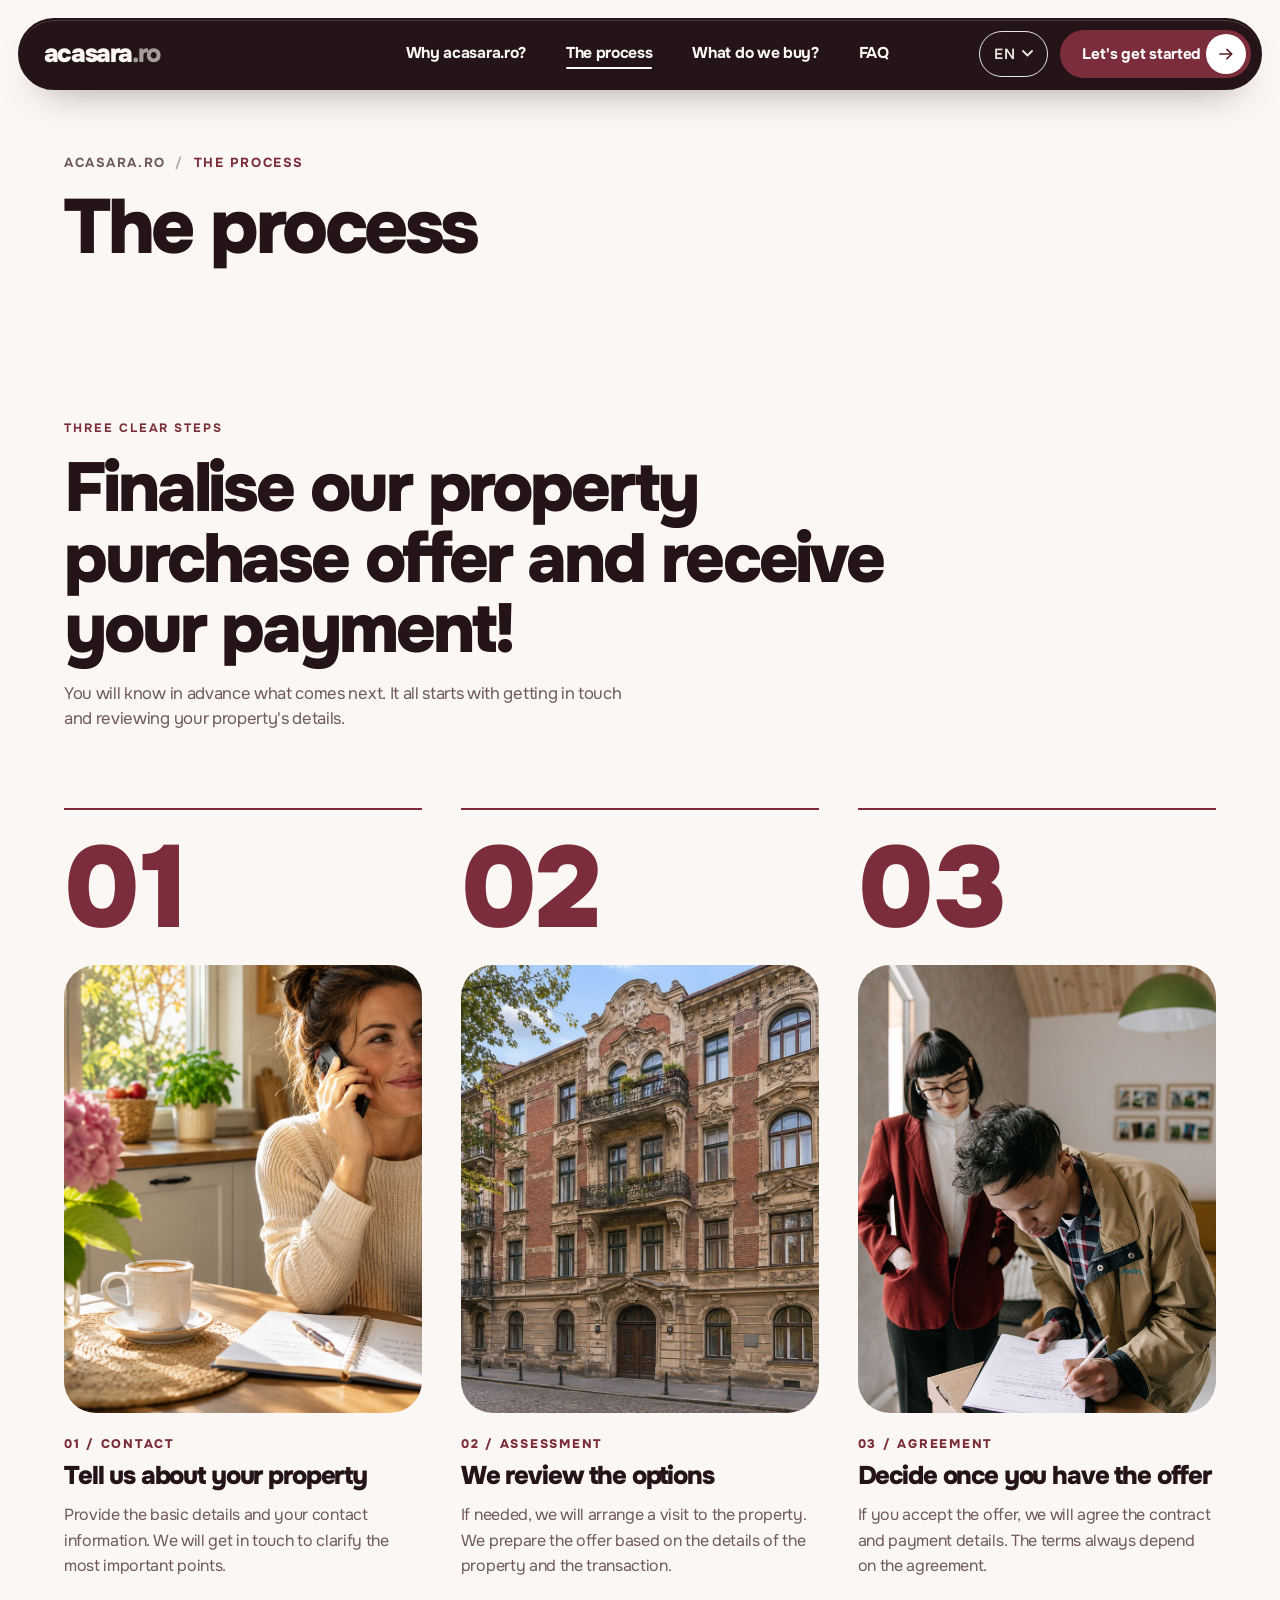
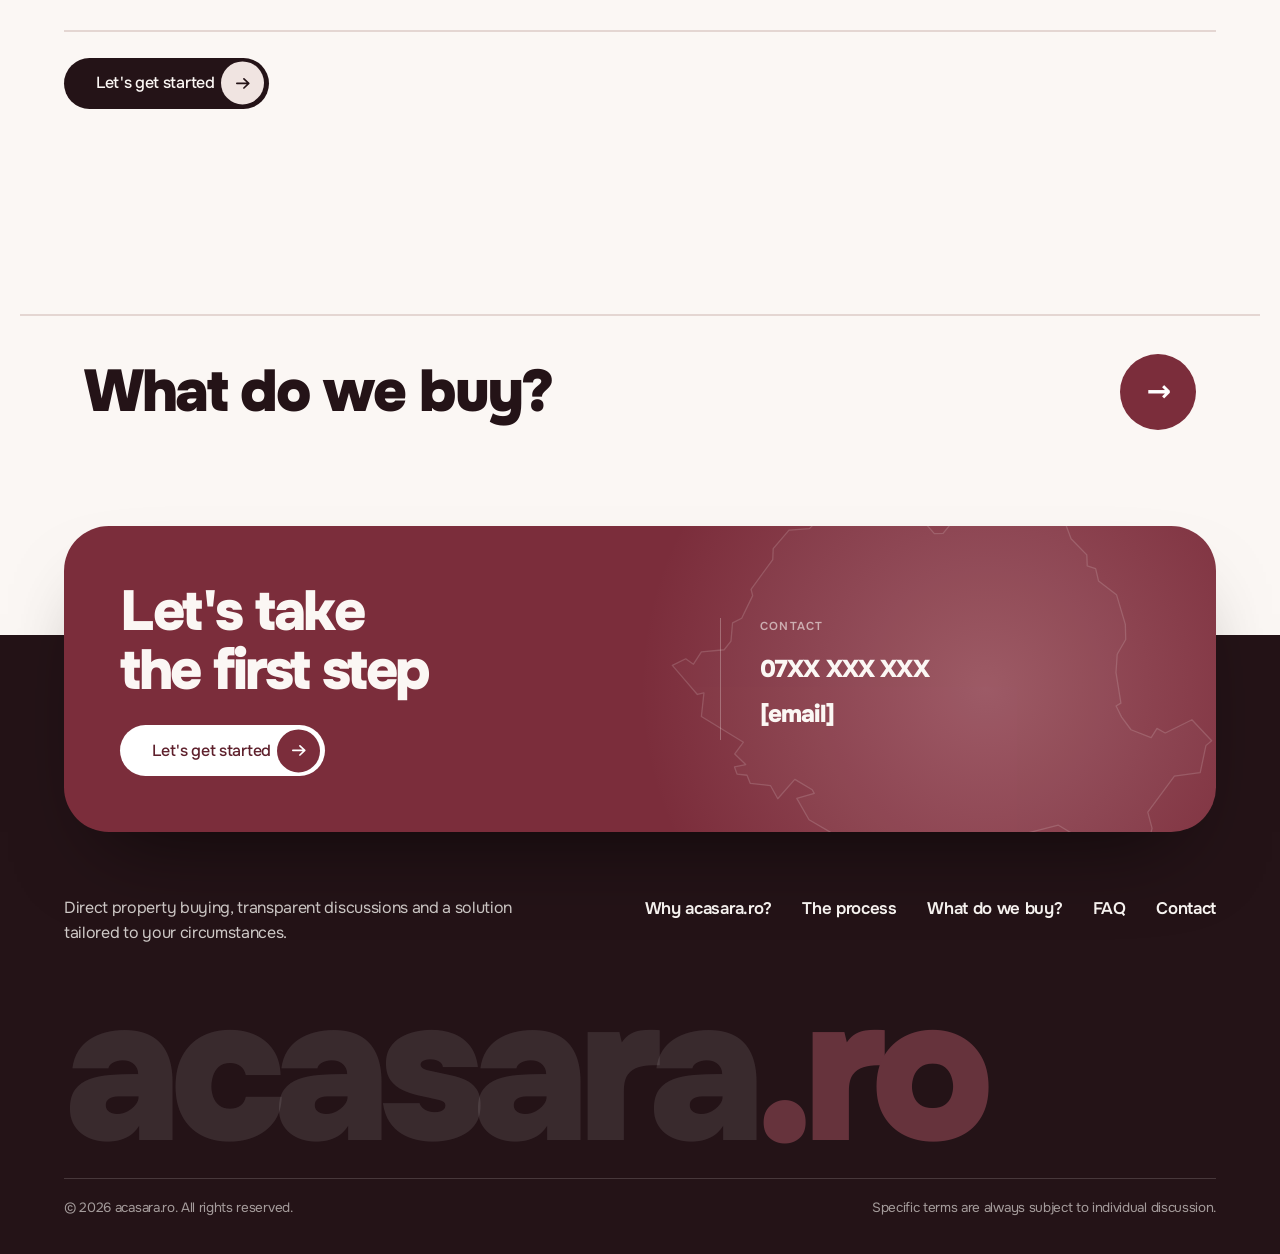
==== commit 659ee477: "Photos: tidier house for the no-renovation card, phone-call photo with a top-anchored crop Co-Author" ====
--- a/folyamat.html
+++ b/folyamat.html
@@ -8,7 +8,7 @@
 <meta name="description" content="Vreți să vindeți rapid un apartament sau o casă? acasara.ro cumpără direct de la proprietari, fără comision de agenție. Solicitați o ofertă de cumpărare.">
 <meta name="theme-color" content="#3F71FF">
 <link rel="preload" href="assets/fonts/onest-latin.woff2" as="font" type="font/woff2" crossorigin>
-<link rel="stylesheet" href="assets/site.css?v=1794476342">
+<link rel="stylesheet" href="assets/site.css?v=1794477108">
 <!--
   Acasara. All copy is imported from azzupp.com (assets/i18n.js, 11 locales) with the brand name
   swapped. Phone, e-mail, company data and the form / estimate endpoints are still open: search for
@@ -43,7 +43,7 @@
 </nav>
 <div class="menu-full" id="menuFull" aria-hidden="true">
   <div class="mf-card">
-    <div class="mf-photo"><img src="assets/img/keys-home.jpg" alt="" loading="lazy"><img src="assets/img/signing-desk.jpg" alt="" class="on" loading="lazy"><img src="assets/img/house-rain.jpg" alt="" loading="lazy"><img src="assets/img/phone-morning.jpg" alt="" loading="lazy"></div>
+    <div class="mf-photo"><img src="assets/img/keys-home.jpg" alt="" loading="lazy"><img src="assets/img/signing-desk.jpg" alt="" class="on" loading="lazy"><img src="assets/img/house-rain.jpg" alt="" loading="lazy"><img src="assets/img/phone-call.jpg" alt="" loading="lazy"></div>
     <ol class="mf-links">
       <li style="--i:0" data-p="0"><a href="miert.html"><b>01</b><span data-i18n="nav.why">De ce acasara.ro?</span></a></li>
       <li style="--i:1" data-p="1" class="on"><a href="folyamat.html"><b>02</b><span data-i18n="nav.process">Procesul</span></a></li>
@@ -69,7 +69,7 @@
     <ol class="how-cols">
         <li class="how-col" style="--d:0.00s">
           <div class="how-num"><span>01</span></div>
-          <div class="how-photo"><img src="assets/img/phone-morning.jpg" alt="" loading="lazy"></div>
+          <div class="how-photo"><img src="assets/img/phone-call.jpg" alt="" loading="lazy"></div>
           <span class="how-n" data-i18n="proc.1n">01 / CONTACT</span>
           <h3 data-i18n="proc.1t">Povestiți-ne despre proprietate</h3>
           <p data-i18n="proc.1p">Introduceți datele de bază și datele de contact. Vă vom contacta pentru a clarifica cele mai importante detalii.</p>
--- a/assets/site.css
+++ b/assets/site.css
@@ -371,6 +371,8 @@
 .how-col.on .how-photo{clip-path:inset(0)}
 .how-photo img{width:100%;height:100%;object-fit:cover;transform:scale(1.15);transition:transform 1.8s calc(var(--d) + .3s)}
 .how-col.on .how-photo img{transform:none}
+/* the phone-call photo has its face and phone in the upper part: when a wide crop is cut from it (mobile, menu card) keep the top */
+img[src$="phone-call.jpg"]{object-position:50% 6%}
 .how-n{display:block;font-size:.78rem;font-weight:800;letter-spacing:.14em;color:var(--wine)}
 .how-col h3{margin:.5rem 0 .7rem;font-size:clamp(1.3rem,2.2vw,1.6rem);line-height:1.12}
 .how-col p{color:var(--ink-2);line-height:1.6}
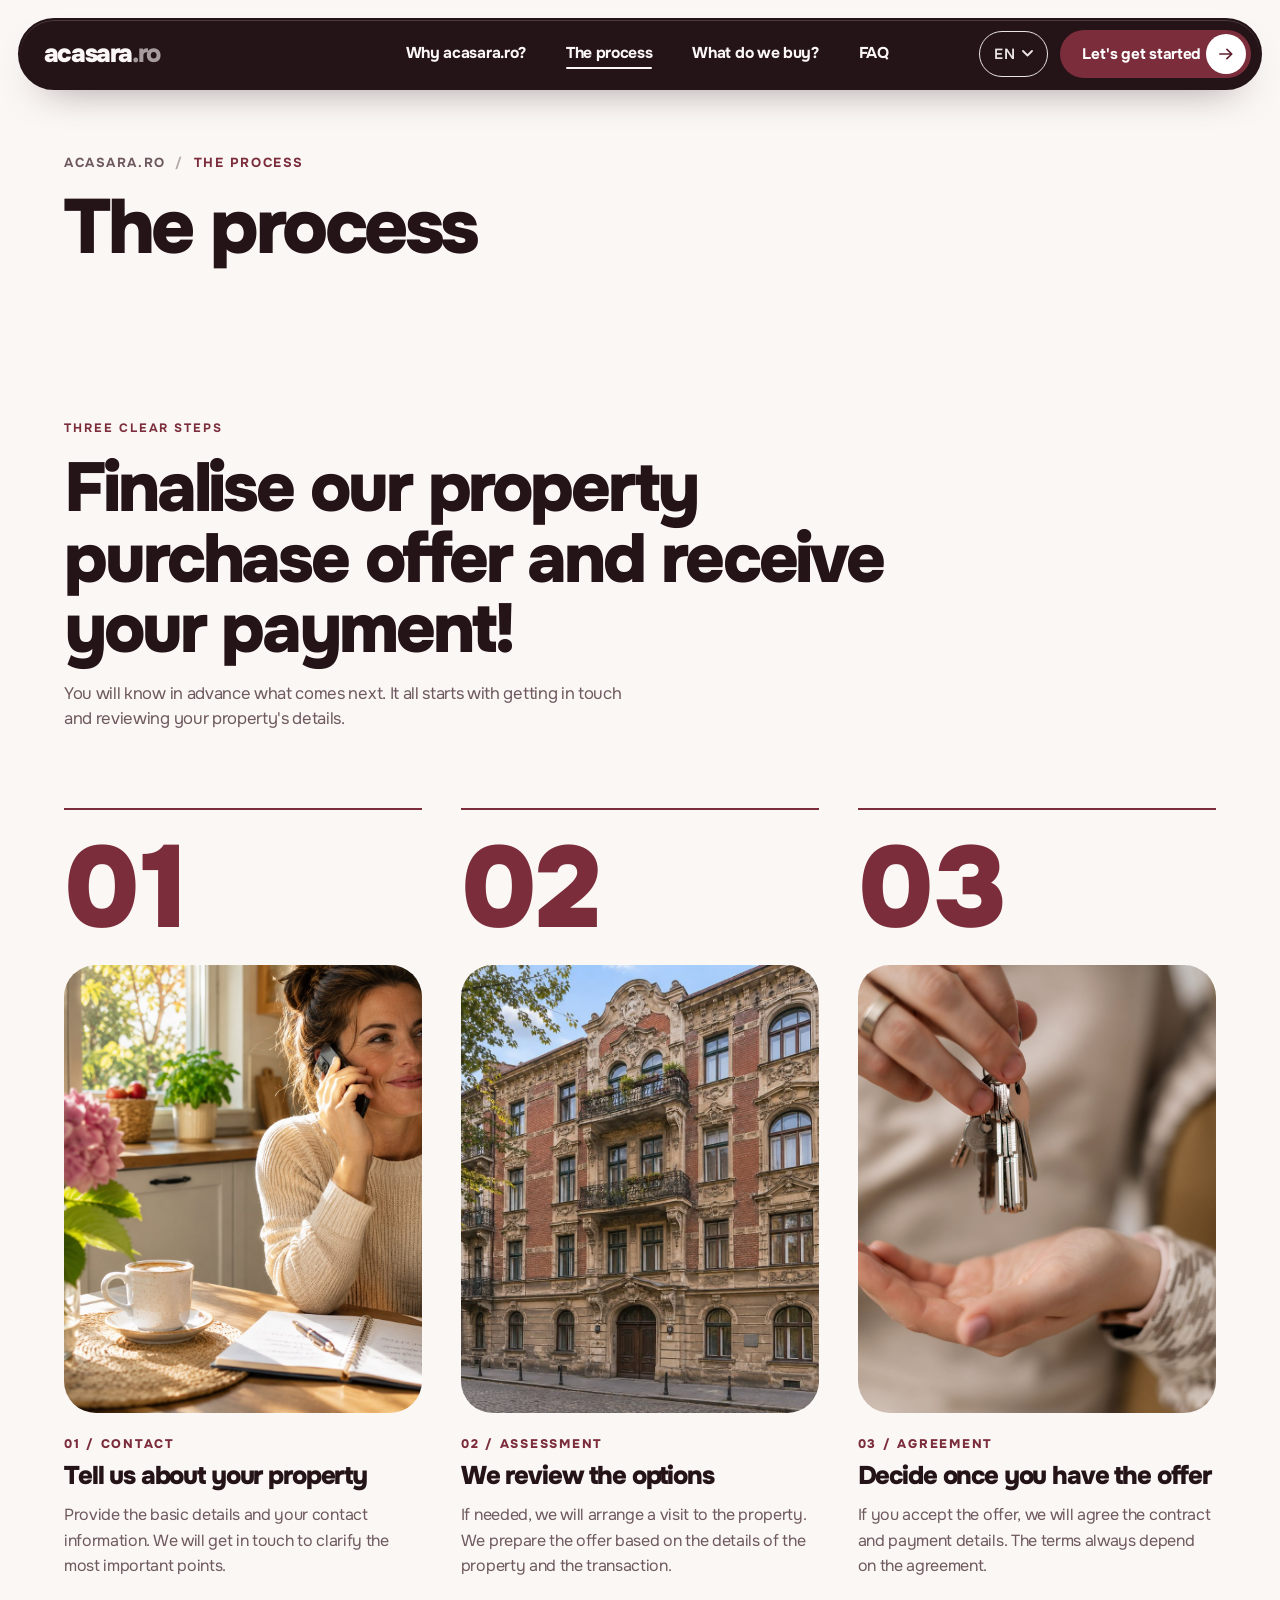
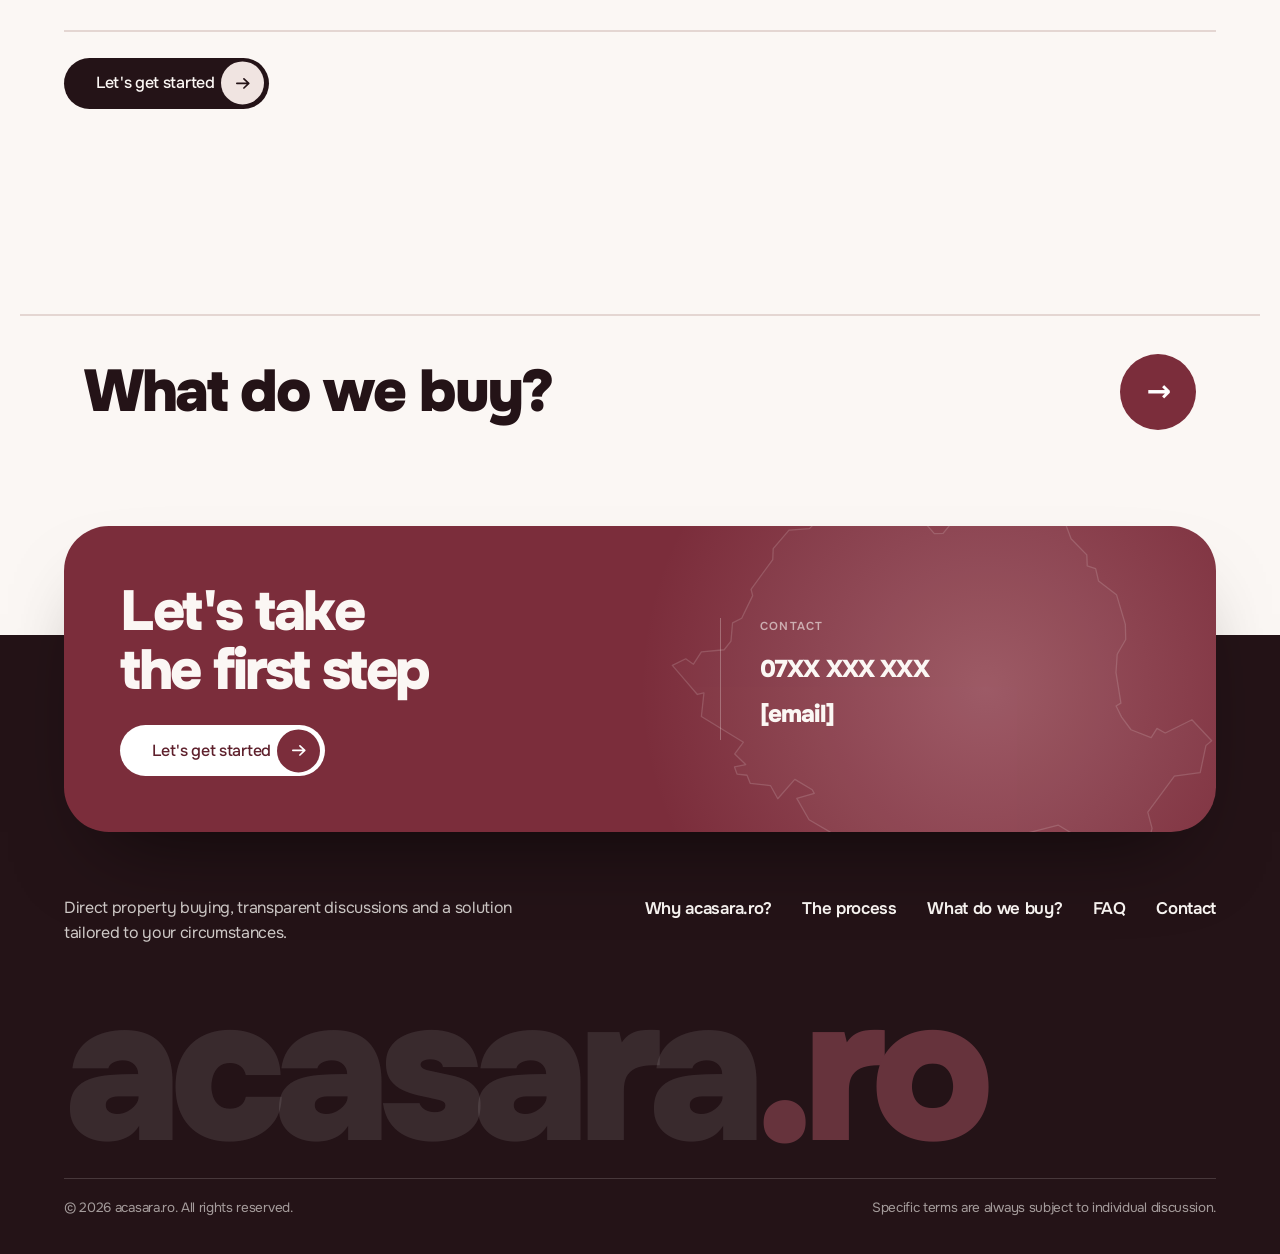
==== commit d175a2f5: "Process step 03: key handover photo Co-Authored-By: Claude Sonnet 5.5 <noreply@anthropic.com>" ====
--- a/folyamat.html
+++ b/folyamat.html
@@ -8,7 +8,7 @@
 <meta name="description" content="Vreți să vindeți rapid un apartament sau o casă? acasara.ro cumpără direct de la proprietari, fără comision de agenție. Solicitați o ofertă de cumpărare.">
 <meta name="theme-color" content="#3F71FF">
 <link rel="preload" href="assets/fonts/onest-latin.woff2" as="font" type="font/woff2" crossorigin>
-<link rel="stylesheet" href="assets/site.css?v=1794477108">
+<link rel="stylesheet" href="assets/site.css?v=1794477707">
 <!--
   Acasara. All copy is imported from azzupp.com (assets/i18n.js, 11 locales) with the brand name
   swapped. Phone, e-mail, company data and the form / estimate endpoints are still open: search for
@@ -83,7 +83,7 @@
         </li>
         <li class="how-col" style="--d:0.36s">
           <div class="how-num"><span>03</span></div>
-          <div class="how-photo"><img src="assets/img/signing.jpg" alt="" loading="lazy"></div>
+          <div class="how-photo"><img src="assets/img/keys.jpg" alt="" loading="lazy"></div>
           <span class="how-n" data-i18n="proc.3n">03 / ACORD</span>
           <h3 data-i18n="proc.3t">Decideți după ce cunoașteți oferta</h3>
           <p data-i18n="proc.3p">Dacă acceptați oferta, stabilim detaliile contractului și ale plății. Condițiile depind întotdeauna de acordul încheiat.</p>
--- a/assets/site.css
+++ b/assets/site.css
@@ -373,6 +373,7 @@
 .how-col.on .how-photo img{transform:none}
 /* the phone-call photo has its face and phone in the upper part: when a wide crop is cut from it (mobile, menu card) keep the top */
 img[src$="phone-call.jpg"]{object-position:50% 6%}
+img[src$="keys.jpg"]{object-position:50% 42%}
 .how-n{display:block;font-size:.78rem;font-weight:800;letter-spacing:.14em;color:var(--wine)}
 .how-col h3{margin:.5rem 0 .7rem;font-size:clamp(1.3rem,2.2vw,1.6rem);line-height:1.12}
 .how-col p{color:var(--ink-2);line-height:1.6}
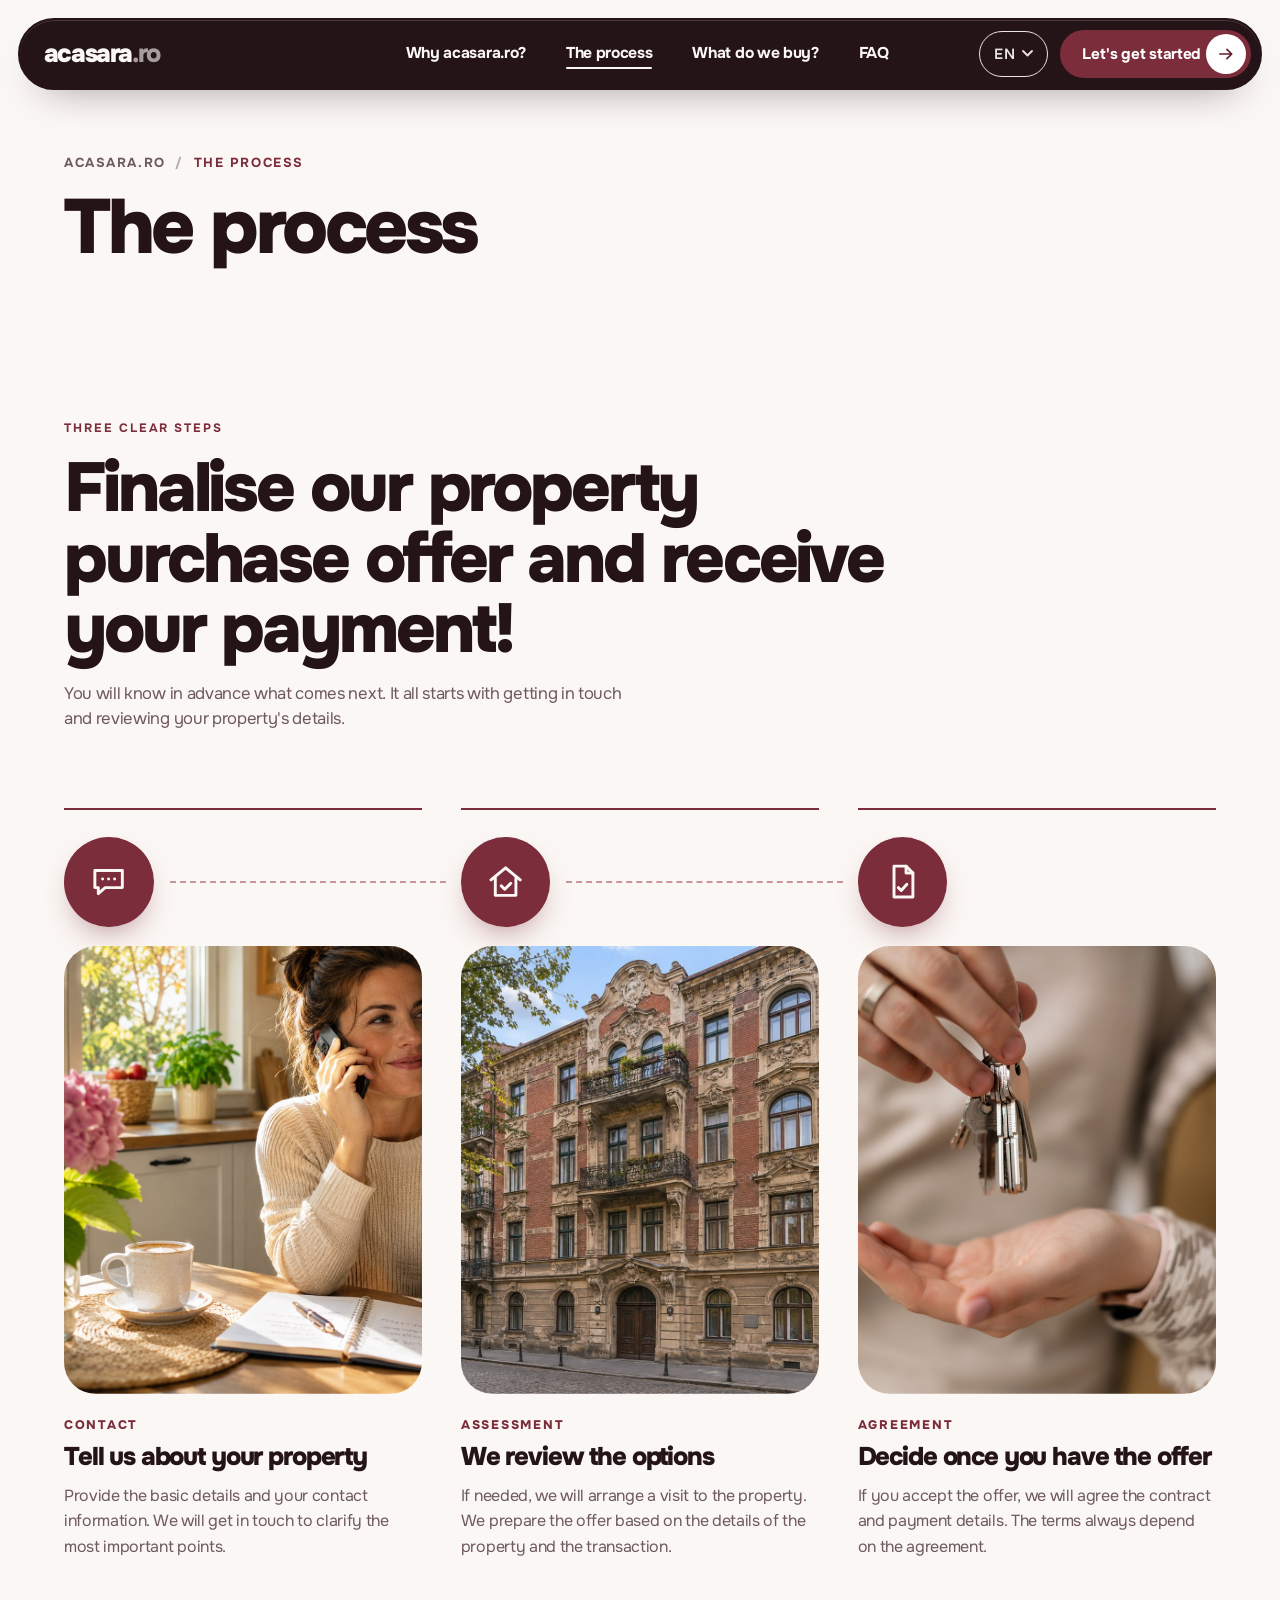
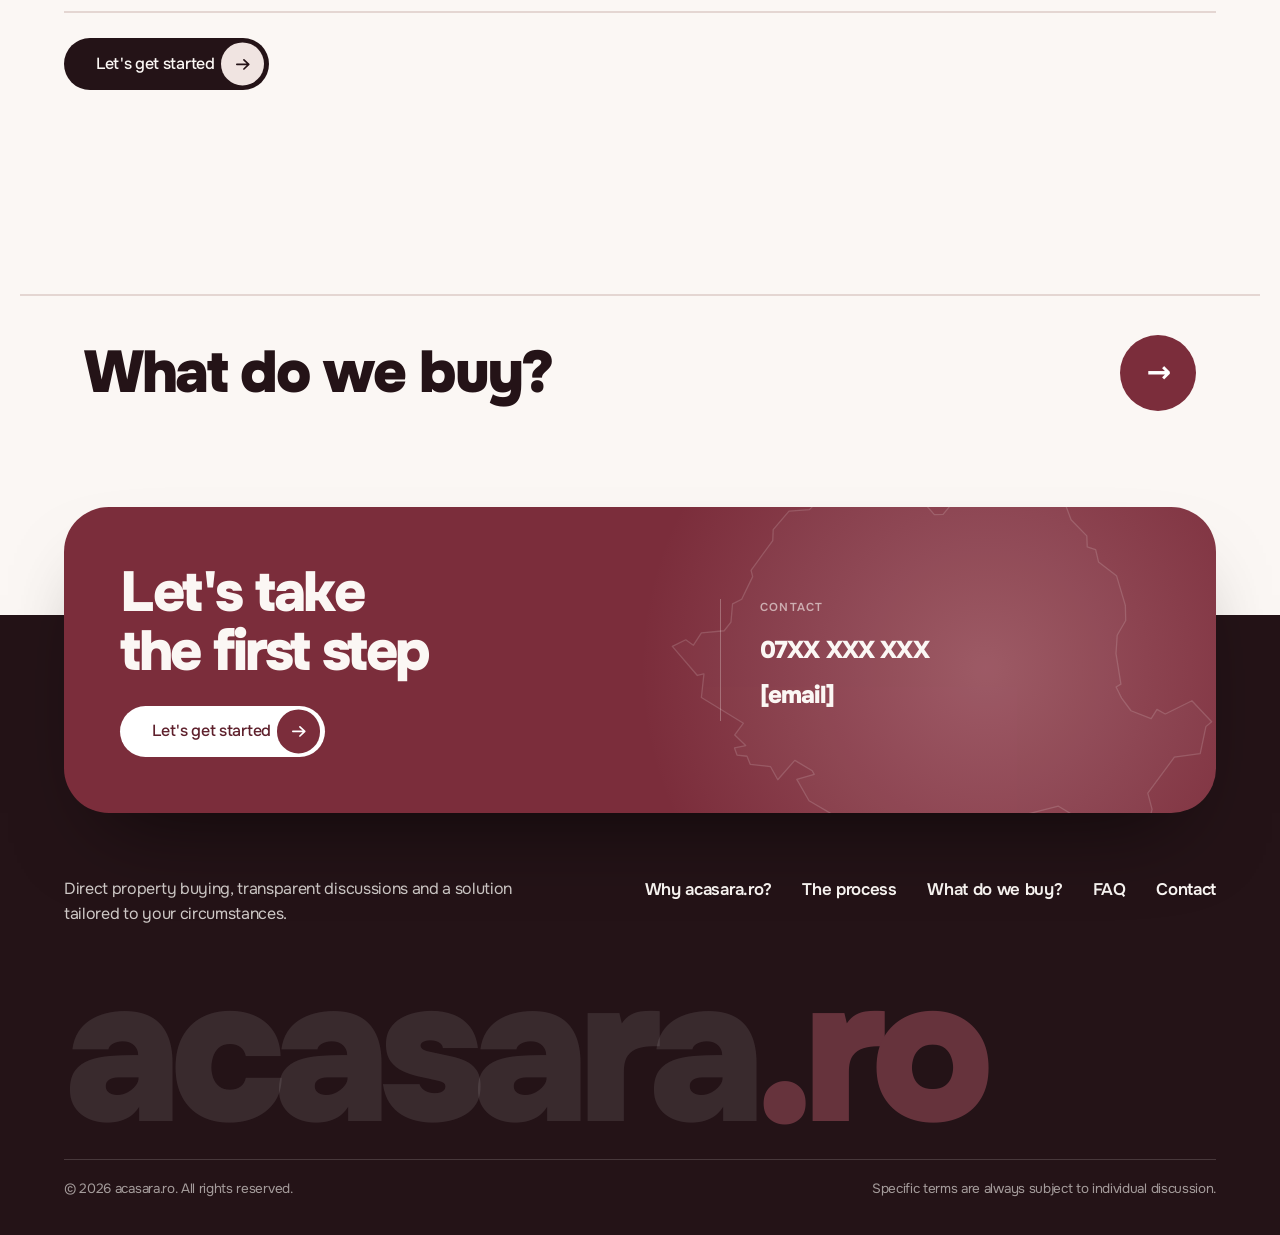
==== commit d72c8d2e: "Process steps: drawn icon badges and a connecting line instead of big numbers Co-Authored-By: Claude" ====
--- a/folyamat.html
+++ b/folyamat.html
@@ -8,7 +8,7 @@
 <meta name="description" content="Vreți să vindeți rapid un apartament sau o casă? acasara.ro cumpără direct de la proprietari, fără comision de agenție. Solicitați o ofertă de cumpărare.">
 <meta name="theme-color" content="#3F71FF">
 <link rel="preload" href="assets/fonts/onest-latin.woff2" as="font" type="font/woff2" crossorigin>
-<link rel="stylesheet" href="assets/site.css?v=1794477707">
+<link rel="stylesheet" href="assets/site.css?v=1794478447">
 <!--
   Acasara. All copy is imported from azzupp.com (assets/i18n.js, 11 locales) with the brand name
   swapped. Phone, e-mail, company data and the form / estimate endpoints are still open: search for
@@ -68,23 +68,23 @@
     </div>
     <ol class="how-cols">
         <li class="how-col" style="--d:0.00s">
-          <div class="how-num"><span>01</span></div>
+          <div class="how-badge-row"><div class="how-badge"><svg viewBox="0 0 24 24" fill="none" stroke="currentColor" stroke-width="1.7" stroke-linecap="round" stroke-linejoin="round" aria-hidden="true"><path pathLength="1" d="M4 5.5h16v10H10l-4 3.5v-3.5H4z"/><path pathLength="1" d="M8.5 10.5h.01M12 10.5h.01M15.5 10.5h.01"/></svg></div><i class="how-line" aria-hidden="true"></i></div>
           <div class="how-photo"><img src="assets/img/phone-call.jpg" alt="" loading="lazy"></div>
-          <span class="how-n" data-i18n="proc.1n">01 / CONTACT</span>
+          <span class="how-n" data-i18n="proc.1n">CONTACT</span>
           <h3 data-i18n="proc.1t">Povestiți-ne despre proprietate</h3>
           <p data-i18n="proc.1p">Introduceți datele de bază și datele de contact. Vă vom contacta pentru a clarifica cele mai importante detalii.</p>
         </li>
         <li class="how-col" style="--d:0.18s">
-          <div class="how-num"><span>02</span></div>
+          <div class="how-badge-row"><div class="how-badge"><svg viewBox="0 0 24 24" fill="none" stroke="currentColor" stroke-width="1.7" stroke-linecap="round" stroke-linejoin="round" aria-hidden="true"><path pathLength="1" d="M3.5 11 12 4l8.5 7M6 9.5V20h12V9.5"/><path pathLength="1" d="M9.5 14.5l2 2 3.5-3.5"/></svg></div><i class="how-line" aria-hidden="true"></i></div>
           <div class="how-photo"><img src="assets/img/city-street.jpg" alt="" loading="lazy"></div>
-          <span class="how-n" data-i18n="proc.2n">02 / EVALUARE</span>
+          <span class="how-n" data-i18n="proc.2n">EVALUARE</span>
           <h3 data-i18n="proc.2t">Analizăm opțiunile</h3>
           <p data-i18n="proc.2p">Dacă este necesar, programăm o vizită la proprietate. Pregătim oferta pe baza detaliilor proprietății și ale tranzacției.</p>
         </li>
         <li class="how-col" style="--d:0.36s">
-          <div class="how-num"><span>03</span></div>
+          <div class="how-badge-row"><div class="how-badge"><svg viewBox="0 0 24 24" fill="none" stroke="currentColor" stroke-width="1.7" stroke-linecap="round" stroke-linejoin="round" aria-hidden="true"><path pathLength="1" d="M7 3h7l4 4v14H7z"/><path pathLength="1" d="M14 3v4h4"/><path pathLength="1" d="M9.5 15.5l1.7 1.7 3.3-3.6"/></svg></div></div>
           <div class="how-photo"><img src="assets/img/keys.jpg" alt="" loading="lazy"></div>
-          <span class="how-n" data-i18n="proc.3n">03 / ACORD</span>
+          <span class="how-n" data-i18n="proc.3n">ACORD</span>
           <h3 data-i18n="proc.3t">Decideți după ce cunoașteți oferta</h3>
           <p data-i18n="proc.3p">Dacă acceptați oferta, stabilim detaliile contractului și ale plății. Condițiile depind întotdeauna de acordul încheiat.</p>
         </li>
@@ -133,6 +133,6 @@
 </footer>
 
 <script src="assets/i18n.js?v=1794406922"></script>
-<script src="assets/site.js?v=1794475550"></script>
+<script src="assets/site.js?v=1794478447"></script>
 </body>
 </html>
--- a/assets/site.css
+++ b/assets/site.css
@@ -357,15 +357,26 @@
 .walk-head{max-width:1180px;margin:0 auto clamp(40px,6vw,76px)}
 .walk-head h2{font-size:clamp(2.1rem,5.4vw,4.4rem);max-width:19ch}
 .walk-lead{margin-top:1.1rem;color:var(--ink-2);max-width:52ch;font-size:clamp(1rem,1.3vw,1.15rem)}
-.how-cols{list-style:none;margin:0 auto;padding:0;max-width:1180px;display:grid;grid-template-columns:repeat(3,minmax(0,1fr));gap:clamp(20px,3vw,48px)}
+.how-cols{list-style:none;margin:0 auto;padding:0;max-width:1180px;--gap:clamp(20px,3vw,48px);display:grid;grid-template-columns:repeat(3,minmax(0,1fr));gap:var(--gap)}
 .how-col{position:relative;padding-top:1.4rem}
 .how-col::before,.how-col::after{content:"";position:absolute;left:0;right:0;top:0;height:2px}
 .how-col::before{background:var(--line)}
 .how-col::after{background:var(--wine);transform:scaleX(0);transform-origin:left;transition:transform 1.1s cubic-bezier(.6,0,.2,1) var(--d)}
 .how-col.on::after{transform:none}
-.how-num{height:1em;overflow:hidden;font-family:var(--font-display);font-weight:900;font-size:clamp(4.5rem,9vw,8rem);line-height:1;letter-spacing:.015em;color:var(--wine)}
-.how-num span{display:block;transform:translateY(105%);transition:transform .9s cubic-bezier(.2,.9,.2,1) calc(var(--d) + .2s)}
-.how-col.on .how-num span{transform:none}
+.how-badge-row{display:flex;align-items:center;margin-top:.4rem}
+.how-badge{position:relative;flex:none;width:clamp(4.6rem,7vw,6rem);aspect-ratio:1;border-radius:50%;display:grid;place-items:center;background:var(--wine);color:var(--paper);
+  box-shadow:0 .9rem 2rem -.9rem rgba(123,45,59,.65);transform:scale(.55);opacity:0;
+  transition:transform .8s cubic-bezier(.3,1.5,.5,1) calc(var(--d) + .15s),opacity .4s ease calc(var(--d) + .15s)}
+.how-badge svg{width:46%;height:46%;overflow:visible}
+.how-badge svg *{stroke-dasharray:1;stroke-dashoffset:1;transition:stroke-dashoffset 1.3s cubic-bezier(.5,0,.2,1) calc(var(--d) + .55s)}
+.how-badge::after{content:"";position:absolute;inset:-.5rem;border-radius:50%;border:2px solid var(--wine);opacity:0}
+.how-col.on .how-badge{transform:none;opacity:1}
+.how-col.on .how-badge svg *{stroke-dashoffset:0}
+.how-col.on .how-badge::after{animation:howPing 1.6s ease-out calc(var(--d) + .95s) 2}
+@keyframes howPing{0%{transform:scale(.85);opacity:.5}100%{transform:scale(1.4);opacity:0}}
+.how-line{flex:1;height:0;border-top:2px dashed var(--wine-soft);margin:0 .9rem 0 1rem;margin-right:calc(.9rem - var(--gap));opacity:.6;
+  transform:scaleX(0);transform-origin:left;transition:transform 1.2s cubic-bezier(.6,0,.2,1) calc(var(--d) + .9s)}
+.how-col.on .how-line{transform:none}
 .how-photo{margin:1.2rem 0 1.4rem;aspect-ratio:4/5;border-radius:var(--r-card);overflow:hidden;clip-path:inset(100% 0 0 0);
   transition:clip-path 1.2s cubic-bezier(.6,0,.2,1) calc(var(--d) + .3s)}
 .how-col.on .how-photo{clip-path:inset(0)}
@@ -378,8 +389,9 @@
 .how-col h3{margin:.5rem 0 .7rem;font-size:clamp(1.3rem,2.2vw,1.6rem);line-height:1.12}
 .how-col p{color:var(--ink-2);line-height:1.6}
 .how-foot{max-width:1180px;margin:clamp(32px,4vw,52px) auto 0;padding-top:1.6rem;border-top:2px solid var(--line);display:flex;justify-content:space-between;align-items:center;gap:1rem}
-@media (max-width:860px){ .how-cols{grid-template-columns:1fr} .how-photo{aspect-ratio:16/10} .how-foot{flex-direction:column;align-items:flex-start} }
-@media (prefers-reduced-motion:reduce){ .how-col::after,.how-num span,.how-photo,.how-photo img{transition:none} }
+@media (max-width:860px){ .how-cols{grid-template-columns:1fr} .how-line{display:none} .how-photo{aspect-ratio:1/1} .how-foot{flex-direction:column;align-items:flex-start} }
+@media (max-width:560px){ .how-photo{aspect-ratio:4/5} }
+@media (prefers-reduced-motion:reduce){ .how-col::after,.how-badge,.how-badge svg *,.how-line,.how-photo,.how-photo img{transition:none} .how-col.on .how-badge::after{animation:none} }
 
 /* ---------- cash band ---------- */
 .cash{background:var(--wine);color:var(--paper);padding:clamp(72px,10vw,150px) var(--gutter);
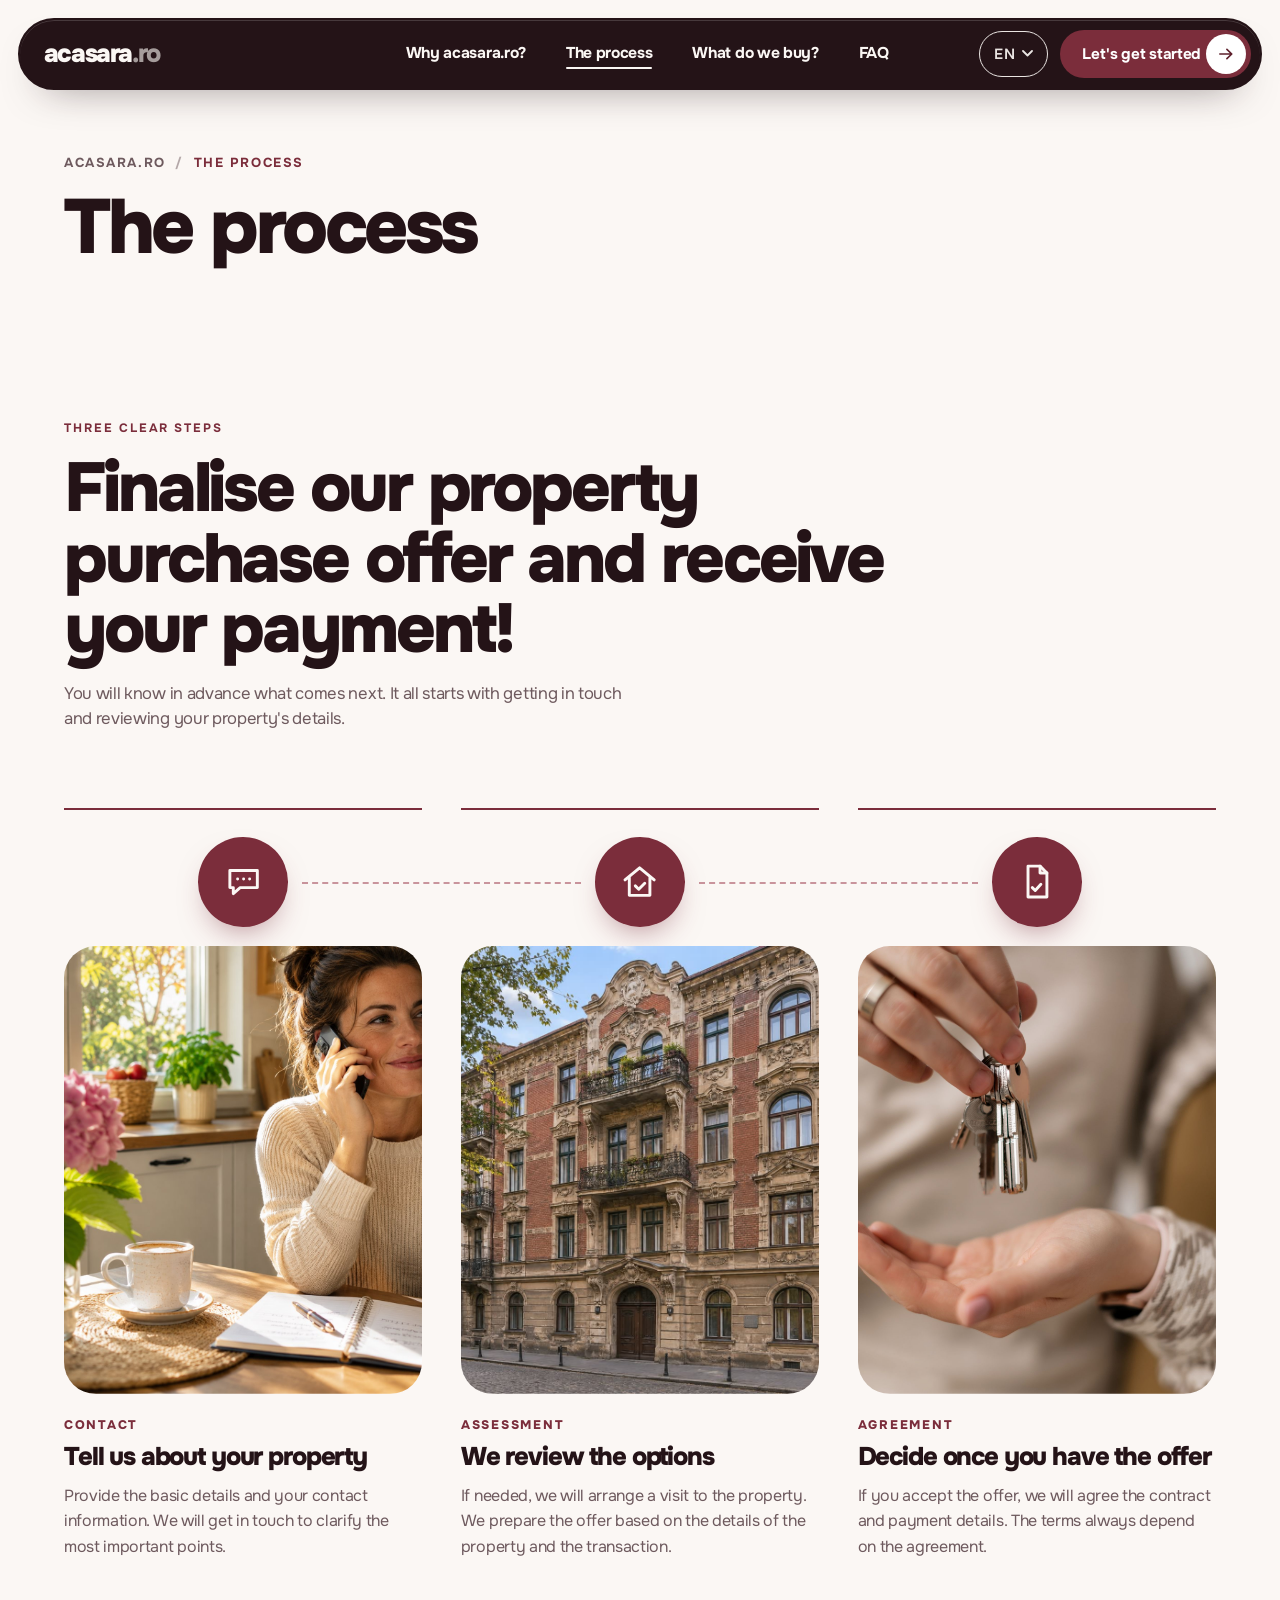
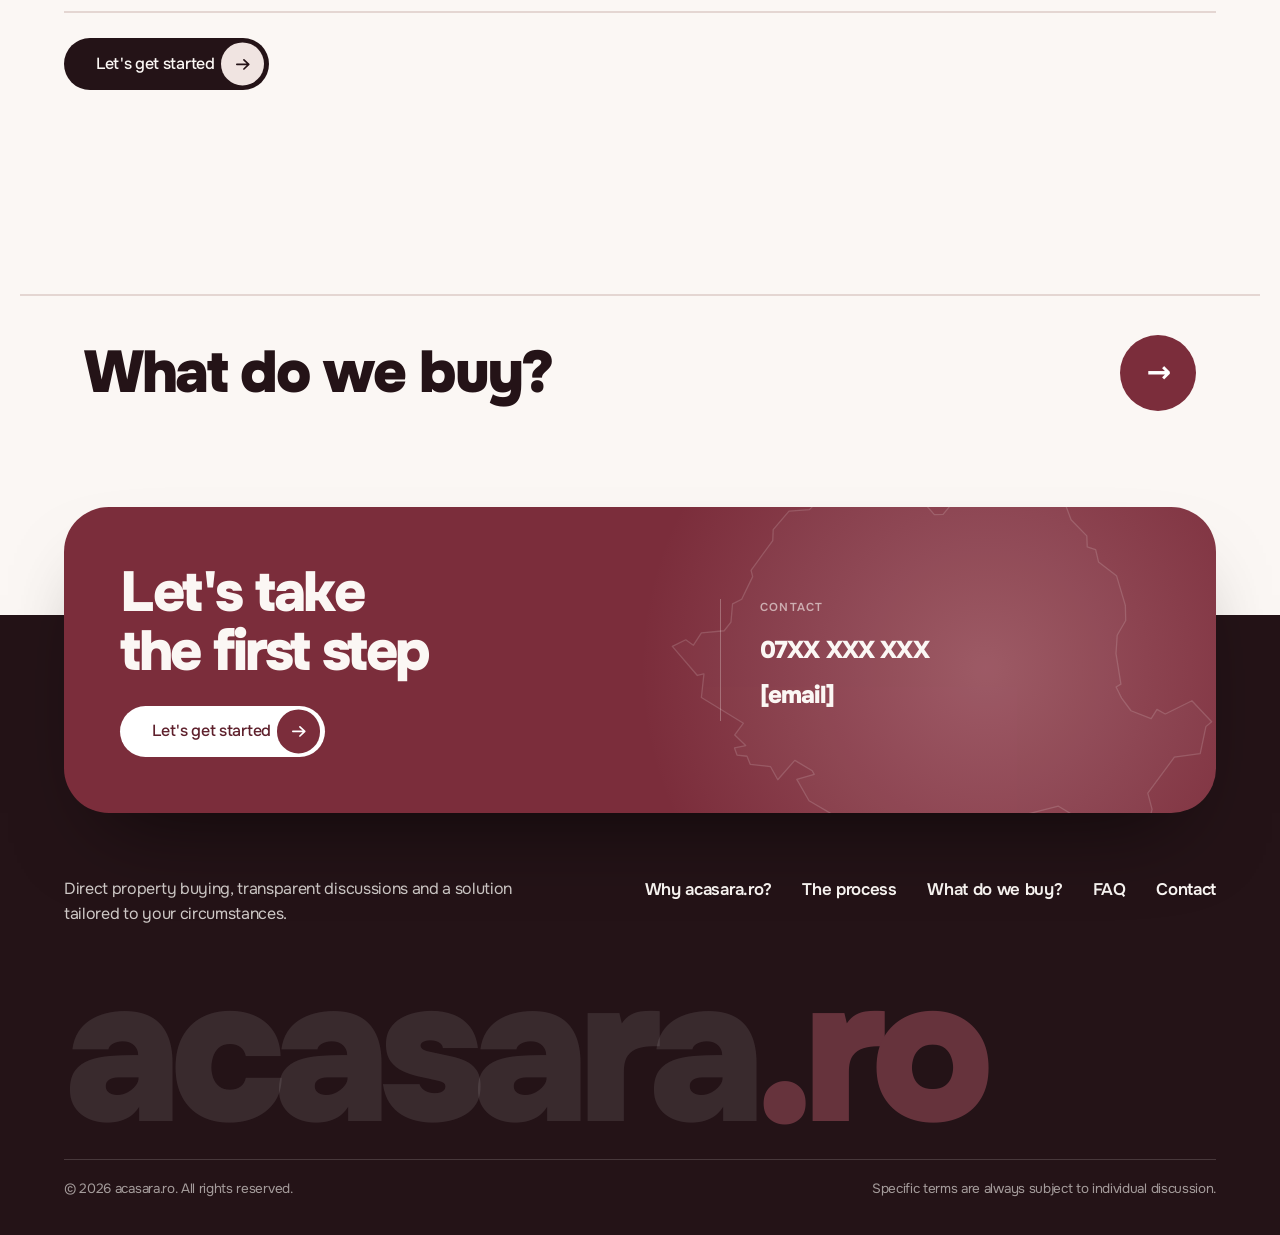
==== commit 73b5e5d6: "Process badges centered above the photos Co-Authored-By: Claude Sonnet 5.5 <noreply@anthropic.com>" ====
--- a/folyamat.html
+++ b/folyamat.html
@@ -8,7 +8,7 @@
 <meta name="description" content="Vreți să vindeți rapid un apartament sau o casă? acasara.ro cumpără direct de la proprietari, fără comision de agenție. Solicitați o ofertă de cumpărare.">
 <meta name="theme-color" content="#3F71FF">
 <link rel="preload" href="assets/fonts/onest-latin.woff2" as="font" type="font/woff2" crossorigin>
-<link rel="stylesheet" href="assets/site.css?v=1794478447">
+<link rel="stylesheet" href="assets/site.css?v=1794478695">
 <!--
   Acasara. All copy is imported from azzupp.com (assets/i18n.js, 11 locales) with the brand name
   swapped. Phone, e-mail, company data and the form / estimate endpoints are still open: search for
--- a/assets/site.css
+++ b/assets/site.css
@@ -357,14 +357,14 @@
 .walk-head{max-width:1180px;margin:0 auto clamp(40px,6vw,76px)}
 .walk-head h2{font-size:clamp(2.1rem,5.4vw,4.4rem);max-width:19ch}
 .walk-lead{margin-top:1.1rem;color:var(--ink-2);max-width:52ch;font-size:clamp(1rem,1.3vw,1.15rem)}
-.how-cols{list-style:none;margin:0 auto;padding:0;max-width:1180px;--gap:clamp(20px,3vw,48px);display:grid;grid-template-columns:repeat(3,minmax(0,1fr));gap:var(--gap)}
+.how-cols{list-style:none;margin:0 auto;padding:0;max-width:1180px;--gap:clamp(20px,3vw,48px);--bw:clamp(4.6rem,7vw,6rem);display:grid;grid-template-columns:repeat(3,minmax(0,1fr));gap:var(--gap)}
 .how-col{position:relative;padding-top:1.4rem}
 .how-col::before,.how-col::after{content:"";position:absolute;left:0;right:0;top:0;height:2px}
 .how-col::before{background:var(--line)}
 .how-col::after{background:var(--wine);transform:scaleX(0);transform-origin:left;transition:transform 1.1s cubic-bezier(.6,0,.2,1) var(--d)}
 .how-col.on::after{transform:none}
-.how-badge-row{display:flex;align-items:center;margin-top:.4rem}
-.how-badge{position:relative;flex:none;width:clamp(4.6rem,7vw,6rem);aspect-ratio:1;border-radius:50%;display:grid;place-items:center;background:var(--wine);color:var(--paper);
+.how-badge-row{position:relative;display:flex;justify-content:center;align-items:center;margin-top:.4rem}
+.how-badge{position:relative;flex:none;width:var(--bw);aspect-ratio:1;border-radius:50%;display:grid;place-items:center;background:var(--wine);color:var(--paper);
   box-shadow:0 .9rem 2rem -.9rem rgba(123,45,59,.65);transform:scale(.55);opacity:0;
   transition:transform .8s cubic-bezier(.3,1.5,.5,1) calc(var(--d) + .15s),opacity .4s ease calc(var(--d) + .15s)}
 .how-badge svg{width:46%;height:46%;overflow:visible}
@@ -374,7 +374,7 @@
 .how-col.on .how-badge svg *{stroke-dashoffset:0}
 .how-col.on .how-badge::after{animation:howPing 1.6s ease-out calc(var(--d) + .95s) 2}
 @keyframes howPing{0%{transform:scale(.85);opacity:.5}100%{transform:scale(1.4);opacity:0}}
-.how-line{flex:1;height:0;border-top:2px dashed var(--wine-soft);margin:0 .9rem 0 1rem;margin-right:calc(.9rem - var(--gap));opacity:.6;
+.how-line{position:absolute;top:50%;left:calc(50% + var(--bw) / 2 + .9rem);width:calc(100% + var(--gap) - var(--bw) - 1.8rem);height:0;border-top:2px dashed var(--wine-soft);opacity:.6;
   transform:scaleX(0);transform-origin:left;transition:transform 1.2s cubic-bezier(.6,0,.2,1) calc(var(--d) + .9s)}
 .how-col.on .how-line{transform:none}
 .how-photo{margin:1.2rem 0 1.4rem;aspect-ratio:4/5;border-radius:var(--r-card);overflow:hidden;clip-path:inset(100% 0 0 0);
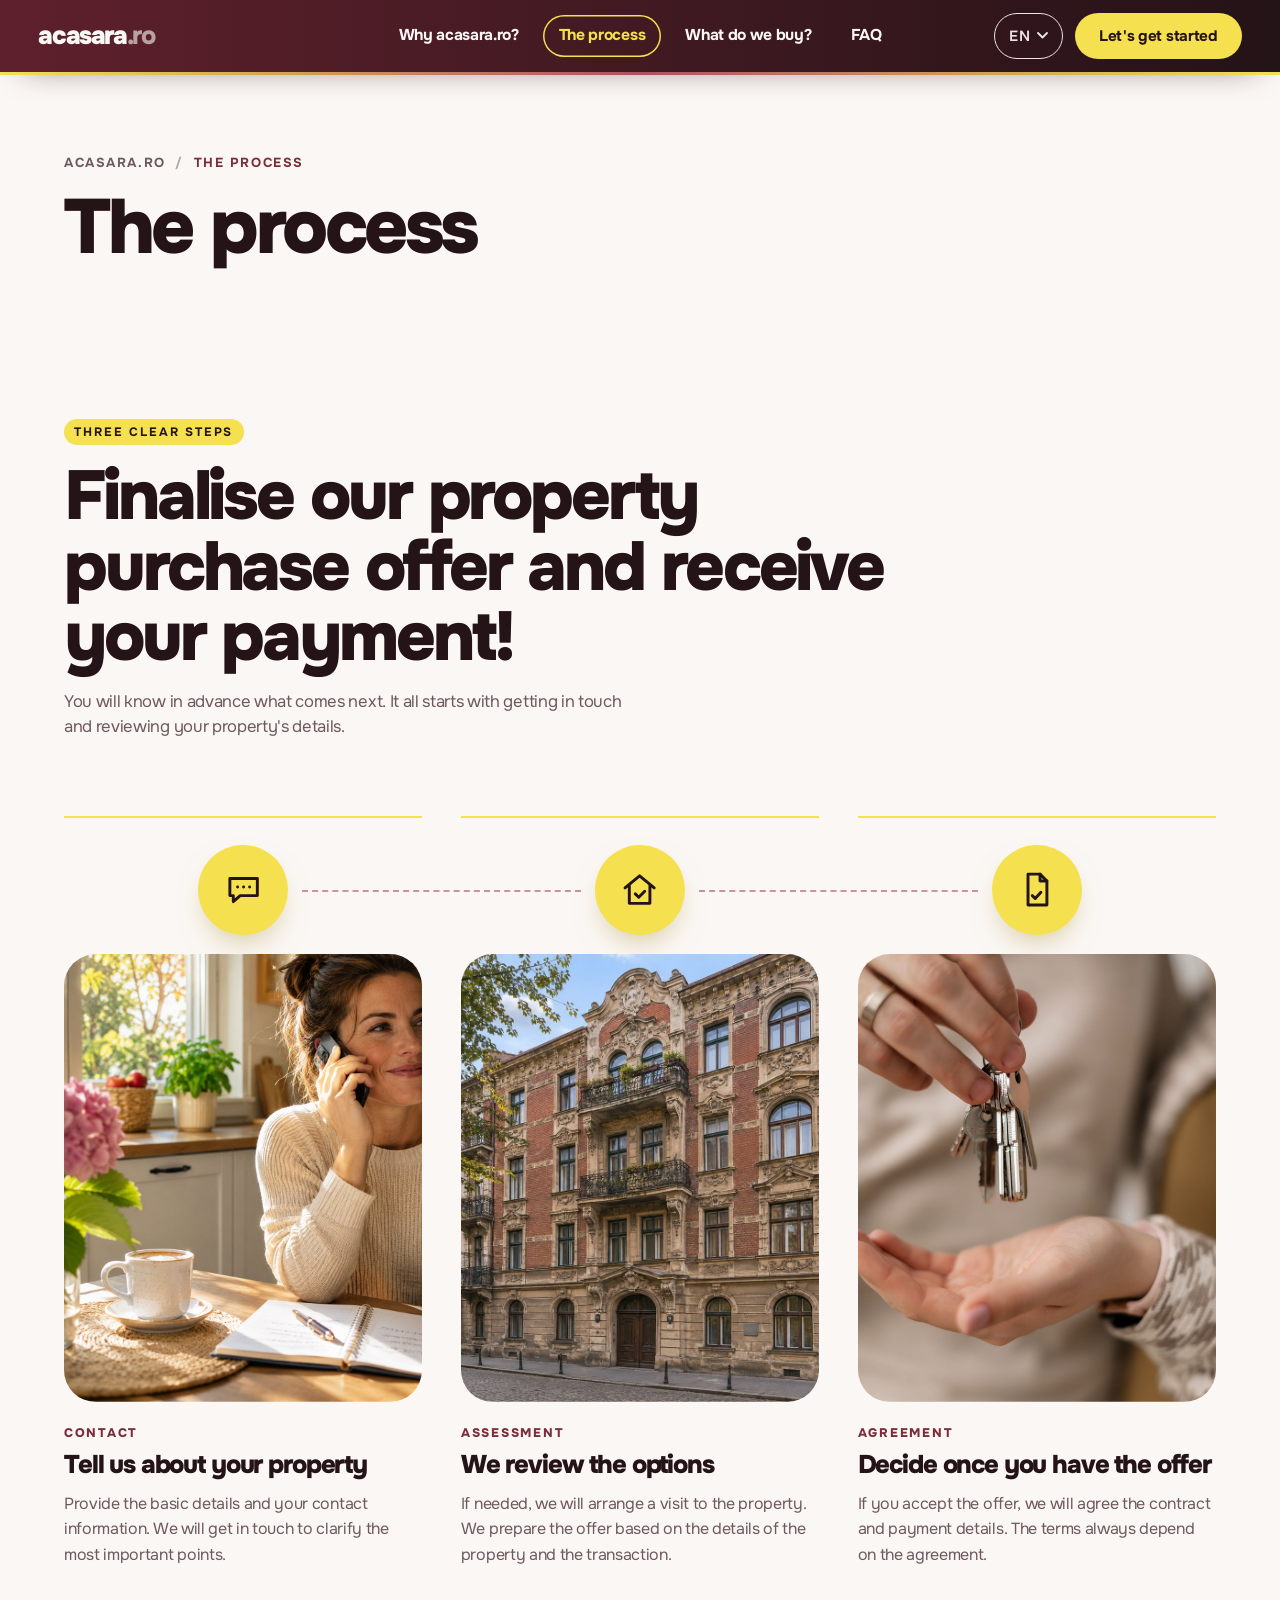
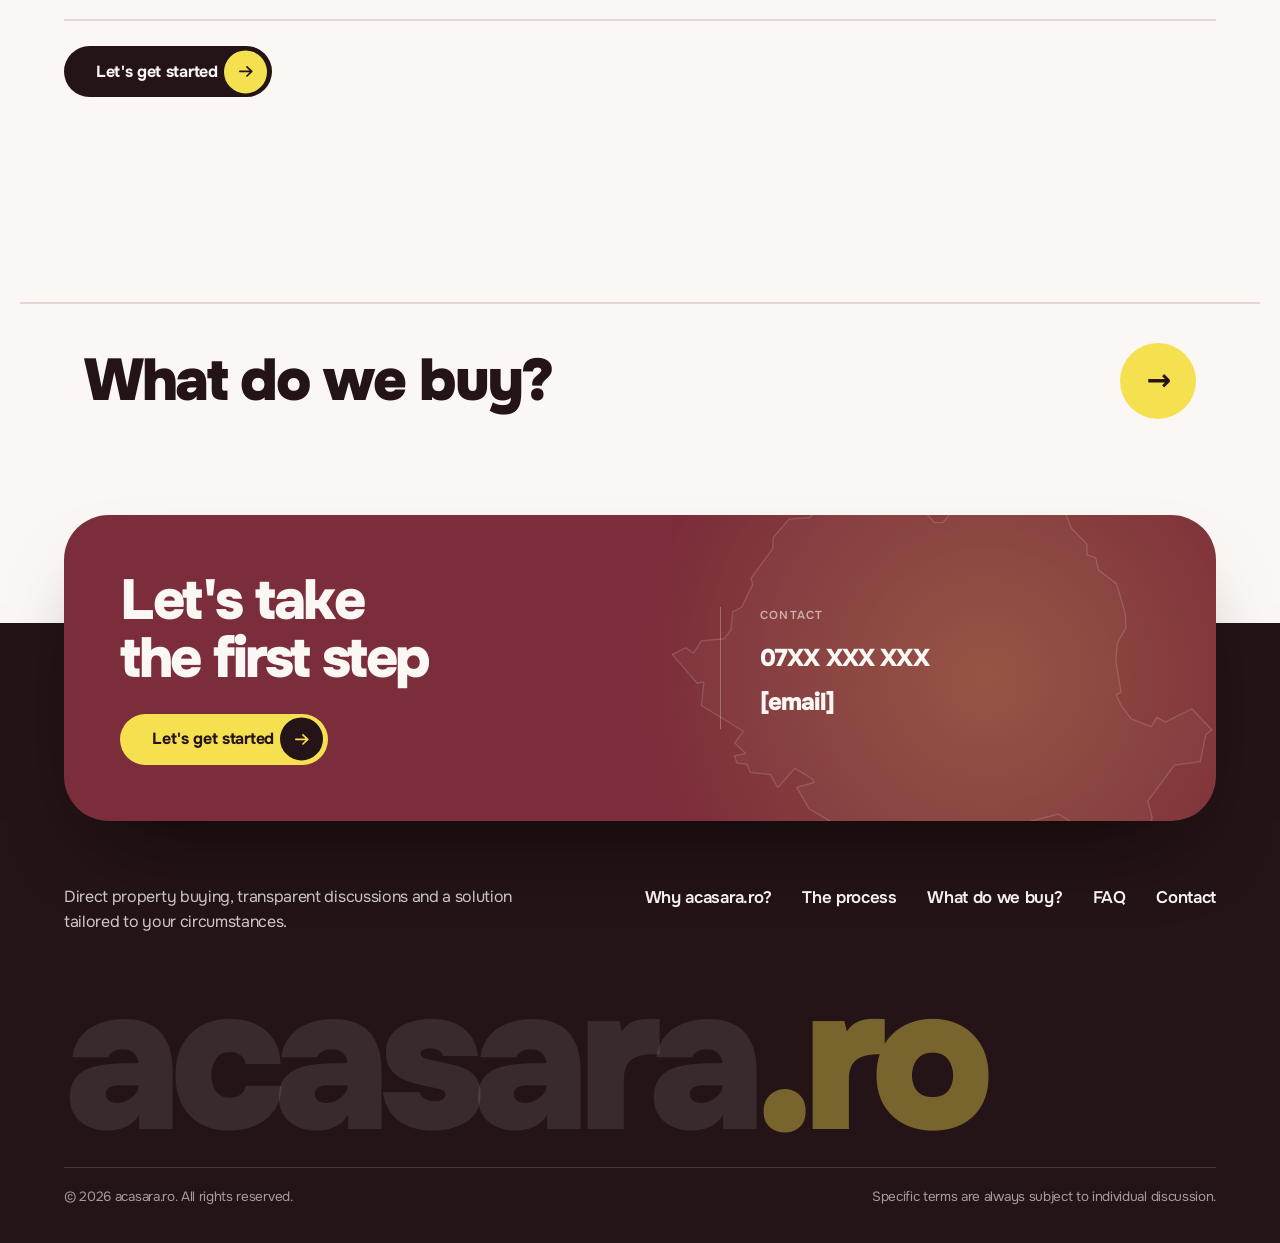
==== commit aa195ad9: "Citromsarga masodik akcentus, teljes szelessegu menu, folyamat-ikonok, rovidebb hero Co-Authored-By:" ====
--- a/folyamat.html
+++ b/folyamat.html
@@ -8,7 +8,7 @@
 <meta name="description" content="Vreți să vindeți rapid un apartament sau o casă? acasara.ro cumpără direct de la proprietari, fără comision de agenție. Solicitați o ofertă de cumpărare.">
 <meta name="theme-color" content="#3F71FF">
 <link rel="preload" href="assets/fonts/onest-latin.woff2" as="font" type="font/woff2" crossorigin>
-<link rel="stylesheet" href="assets/site.css?v=1794478695">
+<link rel="stylesheet" href="assets/site.css?v=1794480089">
 <!--
   Acasara. All copy is imported from azzupp.com (assets/i18n.js, 11 locales) with the brand name
   swapped. Phone, e-mail, company data and the form / estimate endpoints are still open: search for
@@ -133,6 +133,6 @@
 </footer>
 
 <script src="assets/i18n.js?v=1794406922"></script>
-<script src="assets/site.js?v=1794478447"></script>
+<script src="assets/site.js?v=1794479226"></script>
 </body>
 </html>
--- a/assets/site.css
+++ b/assets/site.css
@@ -22,6 +22,8 @@
   --wine-deep:#5E202C;
   --wine-soft:#A85362;
   --wine-tint:#F4E5E7;
+  --lemon:#F5E050;           /* the second accent: lemon yellow */
+  --lemon-soft:#FBF1A6;
   --line:#E4D6D2;
   --ok:#2E6B4C;
   --err:#9E3B22;
@@ -43,24 +45,21 @@
 p{margin:0}
 :focus-visible{outline:3px solid var(--wine-deep);outline-offset:3px;border-radius:.25em}
 .hero :focus-visible,.navbar :focus-visible{outline-color:#fff}
+::selection{background:var(--lemon);color:var(--ink)}
 .is-hidden{display:none!important}
 .sr-only{position:absolute;width:1px;height:1px;padding:0;margin:-1px;overflow:hidden;clip:rect(0 0 0 0);white-space:nowrap;border:0}
 .skip{position:absolute;left:var(--gutter);top:-100px;z-index:200;background:var(--ink);color:var(--paper);padding:.7rem 1.2rem;border-radius:50vw;transition:top .15s}
 .skip:focus{top:1rem}
 
 /* ---------- signature pill button ---------- */
-.btn{position:relative;display:inline-flex;align-items:center;min-width:10rem;height:3.2rem;padding:.3rem 3.4rem .3rem 2rem;border-radius:60px;background:var(--wine);color:#fff;font-size:1rem;font-weight:500;white-space:nowrap;transition:background-color .2s}
-.btn:hover{background:var(--wine-deep)}
-.btn-circle{position:absolute;right:.3rem;top:50%;transform:translateY(-50%);width:2.7rem;height:2.7rem;border-radius:99px;background:#fff;display:flex;align-items:center;justify-content:center;transition:transform .2s}
+.btn{position:relative;display:inline-flex;align-items:center;min-width:10rem;height:3.2rem;padding:.3rem 3.4rem .3rem 2rem;border-radius:60px;background:var(--lemon);color:var(--ink);font-size:1rem;font-weight:700;white-space:nowrap;transition:background-color .2s}
+.btn:hover{background:var(--lemon-soft)}
+.btn-circle{position:absolute;right:.3rem;top:50%;transform:translateY(-50%);width:2.7rem;height:2.7rem;border-radius:99px;background:var(--ink);display:flex;align-items:center;justify-content:center;transition:transform .2s}
 .btn:hover .btn-circle{transform:translateY(-50%) translateX(3px)}
-.btn-circle svg{width:14px;height:14px;color:var(--wine-deep)}
-.btn-light{background:#fff;color:var(--wine-deep)}
-.btn-light:hover{background:var(--powder)}
-.btn-light .btn-circle{background:var(--wine)}
-.btn-light .btn-circle svg{color:#fff}
+.btn-circle svg{width:14px;height:14px;color:var(--lemon)}
 .btn-ink{background:var(--ink);color:var(--paper)}
 .btn-ink:hover{background:#171717}
-.btn-ink .btn-circle{background:var(--powder)}
+.btn-ink .btn-circle{background:var(--lemon)}
 .btn-ink .btn-circle svg{color:var(--ink)}
 .btn-wide{width:100%;justify-content:flex-start;height:3.6rem}
 
@@ -70,28 +69,17 @@
 .loader.done{visibility:hidden;pointer-events:none}
 #lmText{will-change:transform;fill:#000;fill-opacity:0}
 
-/* ---------- navbar: floating capsule ---------- */
-.navbar{position:fixed;top:var(--edge);left:var(--edge);right:var(--edge);z-index:60;
+/* ---------- navbar: full-width bar, wine fading into ink, lemon thread along the bottom ---------- */
+.navbar{position:fixed;top:0;left:0;right:0;z-index:60;
   display:flex;align-items:center;gap:1.2rem;
-  min-height:72px;padding:.5rem .6rem .5rem 1.5rem;
-  border-radius:50vw;border:2px solid rgba(250,247,244,.22);
-  background:rgba(36,19,23,.42);color:var(--paper);
-  backdrop-filter:blur(22px) saturate(1.8);-webkit-backdrop-filter:blur(22px) saturate(1.8);
-  box-shadow:inset 0 1px 0 rgba(255,255,255,.16),0 18px 40px -26px rgba(36,19,23,.7);
-  transition:transform .9s cubic-bezier(.16,1,.3,1), opacity .6s ease, filter .7s ease, visibility 0s,
-             max-width .45s cubic-bezier(.2,.9,.25,1), background-color .35s,
-             border-color .35s, box-shadow .35s, min-height .35s;
-  max-width:none;margin-inline:auto;width:auto}
-/* hidden at the very top of the page; glides in as soon as you scroll down, then stays */
-.navbar.is-away{opacity:0;transform:translateY(-38px) scale(.94);filter:blur(12px);visibility:hidden;pointer-events:none;
-  transition:transform .6s cubic-bezier(.5,0,.75,0), opacity .4s ease, filter .4s ease, visibility 0s linear .6s}
-@media (scripting:none){ .navbar.is-away{opacity:1;transform:none;filter:none;visibility:visible;pointer-events:auto} }
-
-/* once past the hero the bar pulls in and goes solid - the "hard" state */
-.navbar.is-fixed{
-  background:var(--ink);border-color:var(--ink);
-  box-shadow:0 22px 48px -24px rgba(36,19,23,.85)}
-.navbar.solid{background:var(--ink);border-color:var(--ink)}
+  min-height:72px;padding:0 clamp(18px,3vw,44px);
+  background:linear-gradient(90deg,var(--wine),var(--ink));color:var(--paper);
+  box-shadow:0 14px 34px -24px rgba(36,19,23,.8)}
+.navbar > *{position:relative}
+.navbar::before{content:"";position:absolute;inset:0;background:linear-gradient(90deg,var(--wine-deep),var(--ink));opacity:0;transition:opacity .4s ease;pointer-events:none}
+.navbar::after{content:"";position:absolute;left:0;right:0;bottom:-3px;height:3px;background:linear-gradient(90deg,var(--lemon),var(--wine-soft) 50%,var(--lemon));pointer-events:none}
+/* past the hero (and on the sub-pages) the bar settles into its deeper tone */
+.navbar.is-fixed::before,.navbar.solid::before{opacity:1}
 
 .brand{display:flex;align-items:baseline;flex:1 1 0}
 .brand .wordmark{font-family:var(--font-display);font-weight:900;font-size:1.6rem;
@@ -101,20 +89,17 @@
 .nav-links{margin:0;display:flex;align-items:center;justify-content:center;gap:.5rem;font-size:.98rem;font-weight:700}
 .nav-links a{position:relative;white-space:nowrap;padding:.6rem 1rem;border-radius:50vw;
   transition:background-color .2s,color .2s}
-.nav-links a::after{content:"";position:absolute;left:1rem;right:1rem;bottom:.42rem;height:2px;
-  background:currentColor;border-radius:2px;transform:scaleX(0);transform-origin:left;
-  transition:transform .28s cubic-bezier(.2,.9,.25,1)}
-.nav-links a:hover::after,.nav-links a[aria-current="page"]::after{transform:scaleX(1)}
 .nav-links a:hover{background:rgba(250,247,244,.1)}
+.nav-links a[aria-current="page"]{color:var(--lemon);box-shadow:inset 0 0 0 1.5px var(--lemon)}
 
 .nav-end{display:flex;align-items:center;justify-content:flex-end;gap:.75rem;flex:1 1 0}
-.nav-end .btn{height:3rem;min-width:auto;padding:0 3.1rem 0 1.4rem;font-size:.95rem;font-weight:700}
-.nav-end .btn-circle{width:2.5rem;height:2.5rem}
+.nav-end .btn{height:2.9rem;min-width:auto;padding:0 1.5rem;font-size:.95rem;font-weight:700}
+.nav-end .btn-circle{display:none}
 
 /* anchors must clear the floating bar */
 [id]{scroll-margin-top:110px}
 
-@media (prefers-reduced-motion:reduce){ .navbar,.navbar.is-away{transition:opacity .25s ease,visibility 0s;transform:none;filter:none} }
+@media (prefers-reduced-motion:reduce){ .navbar::before{transition:none} }
 
 /* language switcher */
 .lang{position:relative;flex:none}
@@ -130,7 +115,7 @@
 .lang-menu b{font-size:.74rem;letter-spacing:.08em;text-transform:uppercase;opacity:.55;font-weight:700;width:1.9rem;flex:none}
 
 /* ---------- hero (video) ---------- */
-.hero{position:relative;margin:var(--edge);border-radius:var(--r-card);overflow:hidden;min-height:min(92vh,880px);display:flex;align-items:flex-end;isolation:isolate}
+.hero{position:relative;margin:0 var(--edge) var(--edge);border-radius:0 0 var(--r-card) var(--r-card);overflow:hidden;min-height:min(92vh,880px);display:flex;align-items:flex-end;isolation:isolate}
 .hero-media{position:absolute;inset:0;z-index:-2}
 .hero-media video,.hero-media img{width:100%;height:100%;object-fit:cover}
 .hero::before{content:"";position:absolute;inset:0;z-index:-1;background:linear-gradient(90deg,rgba(36,19,23,.62) 0%,rgba(36,19,23,.28) 55%,rgba(36,19,23,.08) 100%),linear-gradient(180deg,rgba(36,19,23,.45) 0%,rgba(36,19,23,.1) 30%,rgba(36,19,23,.55) 100%)}
@@ -210,7 +195,7 @@
 .field label{font-weight:600;font-size:.95rem}
 .field small{color:var(--ink-2);font-size:.85rem}
 .input{width:100%;min-height:3.6rem;padding:.8rem 1.1rem;border:1.5px solid var(--line);border-radius:1.4rem;background:var(--white);transition:border-color .15s,box-shadow .15s}
-.input:focus{outline:none;border-color:var(--wine);box-shadow:0 0 0 3px rgba(123,45,59,.18)}
+.input:focus{outline:none;border-color:var(--wine);box-shadow:0 0 0 3px rgba(245,224,80,.6)}
 .field.invalid .input{border-color:var(--err)}
 .row-2{display:grid;grid-template-columns:repeat(2,minmax(0,1fr));gap:0 1rem}
 .consent{display:flex;gap:.7rem;align-items:flex-start;font-size:.9rem;color:var(--ink-2);margin:.4rem 0 1.3rem}
@@ -244,18 +229,12 @@
 @media (max-width:860px){
   .navbar{min-height:62px;padding-left:1.1rem}
   .nav-end{margin-left:auto}
-  .nav-end .btn{padding:0 2.7rem 0 1.1rem;font-size:.92rem;height:2.7rem}
-  .nav-end .btn-circle{width:2.2rem;height:2.2rem;right:.25rem}
   .lang-btn{height:2.7rem;padding:0 .7rem}
   .hero-in{grid-template-columns:1fr;gap:1.6rem}
   .hero-cta{padding-bottom:0}
   .steps,.timeline,.twocol{grid-template-columns:1fr;gap:1rem}
 }
 @media (max-width:560px){
-  .nav-end .btn{min-width:0;width:2.7rem;padding:0;justify-content:center}
-  .nav-end .btn > span[data-i18n]{display:none}
-  .nav-end .btn-circle{position:static;transform:none;width:2.7rem;height:2.7rem}
-  .nav-end .btn:hover .btn-circle{transform:translateX(2px)}
   .brand .wordmark{font-size:1.5rem}
   .story-grid{grid-template-columns:1fr}
   .cta{flex-direction:column;align-items:flex-start}
@@ -287,7 +266,7 @@
 .pill span{display:inline-block;padding:.75rem 1.3rem;border:1.5px solid var(--line);border-radius:50vw;
   background:var(--white);font-weight:600;font-size:.95rem;transition:background-color .12s,border-color .12s,color .12s}
 .pill:hover span{border-color:var(--wine)}
-.pill input:checked + span{background:var(--wine);border-color:var(--wine);color:#fff}
+.pill input:checked + span{background:var(--lemon);border-color:var(--ink);color:var(--ink)}
 .pill input:focus-visible + span{outline:3px solid var(--wine-deep);outline-offset:3px}
 .pills-s{gap:.45rem}
 .pills-s .pill span{padding:.55rem 1rem;font-size:.9rem}
@@ -303,8 +282,8 @@
 .type .tb svg{width:1.7rem;height:1.7rem}
 .type .tb b{font-size:.85rem;font-weight:700;line-height:1.15}
 .type:hover .tb{border-color:var(--wine);transform:translateY(-2px)}
-.type input:checked + .tb{background:var(--wine);border-color:var(--wine);color:#fff;box-shadow:0 14px 26px -16px rgba(94,32,44,.8)}
-.type input:checked + .tb i{color:#fff;transform:scale(1.12)}
+.type input:checked + .tb{background:var(--lemon);border-color:var(--ink);color:var(--ink);box-shadow:0 14px 26px -16px rgba(150,120,0,.7)}
+.type input:checked + .tb i{color:var(--ink);transform:scale(1.12)}
 .type input:focus-visible + .tb{outline:3px solid var(--wine-deep);outline-offset:3px}
 @media (max-width:420px){ .types{gap:.45rem} .type .tb{min-height:5rem;padding:.7rem .3rem} .type .tb b{font-size:.78rem} }
 @media (prefers-reduced-motion:reduce){ .type .tb,.type .tb i{transition:none} .type:hover .tb{transform:none} }
@@ -325,11 +304,11 @@
 .wiz-steps li b{display:flex;align-items:center;justify-content:center;flex:none;width:1.75rem;height:1.75rem;
   border-radius:50%;background:var(--powder);color:var(--ink);font-size:.82rem;transition:background-color .2s,color .2s}
 .wiz-steps li[aria-current="step"]{opacity:1;color:var(--ink)}
-.wiz-steps li[aria-current="step"] b{background:var(--wine);color:#fff}
+.wiz-steps li[aria-current="step"] b{background:var(--lemon);color:var(--ink)}
 .wiz-steps li.done{opacity:1}
 .wiz-steps li.done b{background:var(--wine-tint);color:var(--wine-deep)}
 .wiz-bar{height:4px;border-radius:4px;background:var(--powder);overflow:hidden}
-.wiz-bar i{display:block;height:100%;width:25%;background:var(--wine);border-radius:4px;transition:width .3s cubic-bezier(.2,.8,.2,1)}
+.wiz-bar i{display:block;height:100%;width:25%;background:var(--lemon);border-radius:4px;transition:width .3s cubic-bezier(.2,.8,.2,1)}
 .wiz-count{margin:.7rem 0 1.6rem;font-size:.86rem;font-weight:600;color:var(--ink-2)}
 .wiz-pane{border:0;margin:0;padding:0;min-width:0}
 .wiz-pane legend{font-family:var(--font-display);font-weight:850;font-size:1.3rem;letter-spacing:-.035em;padding:0;margin-bottom:1.1rem}
@@ -353,7 +332,7 @@
 
 /* ---------- three steps ---------- */
 .walk{padding:clamp(72px,10vw,150px) var(--gutter)}
-.kicker{font-size:.76rem;font-weight:700;letter-spacing:.16em;text-transform:uppercase;color:var(--wine);margin-bottom:1rem}
+.kicker{font-size:.76rem;font-weight:700;letter-spacing:.16em;text-transform:uppercase;color:var(--ink);margin-bottom:1rem;display:inline-block;padding:.32em .85em;border-radius:50vw;background:var(--lemon)}
 .walk-head{max-width:1180px;margin:0 auto clamp(40px,6vw,76px)}
 .walk-head h2{font-size:clamp(2.1rem,5.4vw,4.4rem);max-width:19ch}
 .walk-lead{margin-top:1.1rem;color:var(--ink-2);max-width:52ch;font-size:clamp(1rem,1.3vw,1.15rem)}
@@ -361,15 +340,15 @@
 .how-col{position:relative;padding-top:1.4rem}
 .how-col::before,.how-col::after{content:"";position:absolute;left:0;right:0;top:0;height:2px}
 .how-col::before{background:var(--line)}
-.how-col::after{background:var(--wine);transform:scaleX(0);transform-origin:left;transition:transform 1.1s cubic-bezier(.6,0,.2,1) var(--d)}
+.how-col::after{background:var(--lemon);transform:scaleX(0);transform-origin:left;transition:transform 1.1s cubic-bezier(.6,0,.2,1) var(--d)}
 .how-col.on::after{transform:none}
 .how-badge-row{position:relative;display:flex;justify-content:center;align-items:center;margin-top:.4rem}
-.how-badge{position:relative;flex:none;width:var(--bw);aspect-ratio:1;border-radius:50%;display:grid;place-items:center;background:var(--wine);color:var(--paper);
-  box-shadow:0 .9rem 2rem -.9rem rgba(123,45,59,.65);transform:scale(.55);opacity:0;
+.how-badge{position:relative;flex:none;width:var(--bw);aspect-ratio:1;border-radius:50%;display:grid;place-items:center;background:var(--lemon);color:var(--ink);
+  box-shadow:0 .9rem 2rem -.9rem rgba(150,120,0,.55);transform:scale(.55);opacity:0;
   transition:transform .8s cubic-bezier(.3,1.5,.5,1) calc(var(--d) + .15s),opacity .4s ease calc(var(--d) + .15s)}
 .how-badge svg{width:46%;height:46%;overflow:visible}
 .how-badge svg *{stroke-dasharray:1;stroke-dashoffset:1;transition:stroke-dashoffset 1.3s cubic-bezier(.5,0,.2,1) calc(var(--d) + .55s)}
-.how-badge::after{content:"";position:absolute;inset:-.5rem;border-radius:50%;border:2px solid var(--wine);opacity:0}
+.how-badge::after{content:"";position:absolute;inset:-.5rem;border-radius:50%;border:2px solid var(--lemon);opacity:0}
 .how-col.on .how-badge{transform:none;opacity:1}
 .how-col.on .how-badge svg *{stroke-dashoffset:0}
 .how-col.on .how-badge::after{animation:howPing 1.6s ease-out calc(var(--d) + .95s) 2}
@@ -397,14 +376,14 @@
 .cash{background:var(--wine);color:var(--paper);padding:clamp(72px,10vw,150px) var(--gutter);
   border-radius:var(--r-blob);margin:0 var(--edge)}
 .cash-in{max-width:1180px;margin-inline:auto}
-.cash-badge{display:inline-block;background:rgba(250,247,244,.16);border:1.5px solid rgba(250,247,244,.4);
+.cash-badge{display:inline-block;background:var(--lemon);color:var(--ink);border:1.5px solid var(--lemon);
   border-radius:50vw;padding:.5rem 1.1rem;font-size:.78rem;font-weight:700;letter-spacing:.12em;text-transform:uppercase}
 .cash h2{margin-top:1.4rem;font-size:clamp(2.1rem,5.4vw,4.4rem);max-width:20ch}
 .cash-lead{margin-top:1.2rem;max-width:54ch;font-size:clamp(1rem,1.35vw,1.2rem);color:rgba(250,247,244,.84)}
 .cash-points{list-style:none;margin:clamp(32px,4.6vw,56px) 0 0;padding:0;
   display:grid;grid-template-columns:repeat(2,minmax(0,1fr));gap:1.1rem 2.4rem}
 .cash-points li{display:flex;gap:.9rem;align-items:flex-start;font-size:clamp(1rem,1.25vw,1.12rem);font-weight:600;line-height:1.35}
-.cash-points svg{width:22px;height:22px;flex:none;margin-top:3px;color:var(--paper)}
+.cash-points svg{width:22px;height:22px;flex:none;margin-top:3px;color:var(--lemon)}
 
 /* ---------- modern footer ---------- */
 .footer{background:var(--ink);color:var(--paper);border:0;margin-top:clamp(120px,13vw,180px);
@@ -413,7 +392,7 @@
   display:grid;grid-template-columns:minmax(0,1.25fr) minmax(0,1fr);gap:2rem clamp(24px,4vw,64px);align-items:center;overflow:hidden;
   box-shadow:0 44px 90px -44px rgba(0,0,0,.65)}
 .foot-card::before{content:"";position:absolute;right:-10%;top:-60%;width:60%;aspect-ratio:1;border-radius:50%;pointer-events:none;
-  background:radial-gradient(closest-side,rgba(246,205,211,.26),transparent);animation:footGlow 9s ease-in-out infinite alternate}
+  background:radial-gradient(closest-side,rgba(245,224,80,.2),transparent);animation:footGlow 9s ease-in-out infinite alternate}
 @keyframes footGlow{to{transform:translate(-14%,18%) scale(1.2)}}
 .foot-card > *:not(.foot-card-map){position:relative}
 .foot-card h2{font-size:clamp(2rem,4.4vw,3.6rem);line-height:1.04;max-width:13ch;margin-bottom:1.6rem;text-wrap:balance}
@@ -425,13 +404,14 @@
 .foot-body{max-width:1240px;margin:0 auto;padding:clamp(36px,5vw,64px) 0 clamp(8px,2vw,20px);display:grid;grid-template-columns:minmax(0,1fr) auto;gap:2rem;align-items:start}
 .foot-nav{display:flex;flex-wrap:wrap;justify-content:flex-end;gap:.7rem 1.9rem;font-size:1.05rem;font-weight:600}
 .foot-nav a{transition:color .2s}
-.foot-nav a:hover{color:var(--wine-soft)}
+.foot-nav a:hover{color:var(--lemon)}
+.foot-big:hover{color:var(--lemon)!important}
 .foot-big{font-family:var(--font-display);font-weight:850;font-size:clamp(1.15rem,1.9vw,1.6rem);
   letter-spacing:-.035em;color:var(--paper)!important;margin-bottom:.5rem!important}
 .footer .micro{color:rgba(250,247,244,.6)}
 .foot-mark{font-family:var(--font-display);font-weight:900;letter-spacing:-.06em;line-height:.8;
   font-size:clamp(3.4rem,16vw,13rem);color:rgba(250,247,244,.1);user-select:none;margin:clamp(8px,2vw,24px) auto;max-width:1240px}
-.foot-mark .tld{color:var(--wine-soft);opacity:.5}
+.foot-mark .tld{color:var(--lemon);opacity:.4}
 .foot-bottom{max-width:1240px;margin-inline:auto;padding-top:1.2rem;border-top:1px solid rgba(250,247,244,.16);
   display:flex;flex-wrap:wrap;gap:.8rem 1.6rem;justify-content:space-between;font-size:.84rem;color:rgba(250,247,244,.6)}
 .foot-bottom a:hover{color:var(--paper)}
@@ -452,8 +432,8 @@
 .wiz-map svg{display:block;width:100%;height:auto;overflow:visible}
 .wiz-map .map-outline{fill:rgba(250,247,244,.07);stroke:rgba(250,247,244,.75);stroke-width:2.4;animation:none!important;transition:fill 1.4s ease}
 .wiz-map:not(.in) .map-outline{fill:transparent}
-.wm-pen{fill:#fff;opacity:0;filter:drop-shadow(0 0 7px #F6CDD3) drop-shadow(0 0 16px #F6CDD3)}
-.wm-ring{fill:none;stroke:#F6CDD3;stroke-width:1.4;vector-effect:non-scaling-stroke;opacity:0;transform-box:fill-box;transform-origin:center}
+.wm-pen{fill:#fff;opacity:0;filter:drop-shadow(0 0 7px var(--lemon)) drop-shadow(0 0 16px var(--lemon))}
+.wm-ring{fill:none;stroke:var(--lemon);stroke-width:1.4;vector-effect:non-scaling-stroke;opacity:0;transform-box:fill-box;transform-origin:center}
 .wiz-map.done .wm-ring{animation:wmRing 4.2s ease-out infinite}
 .wiz-map.done .wm-ring2{animation-delay:2.1s}
 @keyframes wmRing{0%{transform:scale(1);opacity:.35}100%{transform:scale(34);opacity:0}}
@@ -483,9 +463,9 @@
 .proof-list{list-style:none;margin:0 auto;padding:0;max-width:1180px;
   display:grid;grid-template-columns:repeat(4,minmax(0,1fr));gap:1.2rem}
 .proof-list li{display:flex;align-items:baseline;gap:.7rem;font-weight:700;font-size:clamp(.92rem,1.1vw,1.05rem);
-  padding-top:.9rem;border-top:3px solid var(--powder-2)}
+  padding-top:.9rem;border-top:3px solid var(--lemon)}
 .proof-ico{flex:none;align-self:center;display:grid;place-items:center;width:3.1rem;height:3.1rem;
-  border-radius:50%;background:var(--powder-2);color:var(--wine);font-style:normal}
+  border-radius:50%;background:var(--lemon);color:var(--ink);font-style:normal}
 .proof-ico svg{width:1.7rem;height:1.7rem}
 .proof-list li{align-items:center}
 .proof-list b{font-family:var(--font-display);font-weight:900;font-size:1.05rem;color:var(--wine);letter-spacing:-.03em}
@@ -494,8 +474,8 @@
 .faq{padding:clamp(64px,9vw,130px) var(--gutter)}
 .faq-head{max-width:1180px;margin:0 auto clamp(28px,4vw,48px)}
 .faq-head h2{font-size:clamp(2rem,5vw,3.8rem)}
-.faq-list{max-width:900px;margin-inline:auto;border-top:3px solid var(--powder-2)}
-.faq-item{border-bottom:3px solid var(--powder-2)}
+.faq-list{max-width:900px;margin-inline:auto;border-top:3px solid var(--lemon)}
+.faq-item{border-bottom:3px solid var(--lemon)}
 .faq-item summary{list-style:none;cursor:pointer;display:flex;justify-content:space-between;gap:1.4rem;
   padding:1.3rem 0;font-weight:800;font-size:clamp(1.02rem,1.5vw,1.25rem);letter-spacing:-.02em}
 .faq-item summary::-webkit-details-marker{display:none}
@@ -523,19 +503,17 @@
 
 /* ---------- hero copy ---------- */
 .hero h1{max-width:21ch;font-size:clamp(2rem,4.4vw,3.9rem);line-height:1.04;letter-spacing:-.035em}
-.hero h1 em{font-style:normal;color:#F6CDD3}
+.hero h1 em{font-style:normal;color:var(--lemon)}
 .hero-copy{max-width:860px}
 .hero-actions{display:flex;flex-wrap:wrap;gap:.8rem;margin-top:1.6rem}
 .btn-ghost{background:transparent;color:#fff;box-shadow:inset 0 0 0 2px rgba(255,255,255,.65)}
 .btn-ghost:hover{background:rgba(255,255,255,.14)}
-.btn-ghost .btn-circle{background:#fff}
-.btn-ghost .btn-circle svg{color:var(--wine-deep)}
-.hero-assure{list-style:none;margin:1.5rem 0 0;padding:0;display:flex;flex-wrap:wrap;gap:.6rem 1.6rem;font-weight:600;font-size:.95rem}
-.hero-assure li{display:flex;align-items:center;gap:.5rem}
-.hero-assure svg{width:18px;height:18px;flex:none}
+.btn-ghost .btn-circle{background:var(--lemon)}
+.btn-ghost .btn-circle svg{color:var(--ink)}
+.hero .hero-sub{margin-top:1rem;max-width:34ch;font-size:clamp(1.1rem,1.9vw,1.55rem);line-height:1.28;font-weight:600;letter-spacing:-.01em;color:var(--lemon)}
 
 /* ---------- calculator ---------- */
-.calc-head h2 em{font-style:normal;color:var(--wine)}
+.calc-head h2 em{font-style:normal;color:var(--wine);background:linear-gradient(transparent 60%,var(--lemon) 60%,var(--lemon) 92%,transparent 92%);padding:0 .08em}
 .calc-know{max-width:1120px;margin:0 auto clamp(20px,3vw,32px);display:grid;grid-template-columns:minmax(0,1fr);
   gap:1.3rem;align-items:center;padding:clamp(20px,2.6vw,30px) clamp(20px,3vw,36px);
   border-radius:var(--r-card);background:var(--wine-deep);color:var(--paper)}
@@ -544,13 +522,13 @@
 @media (max-width:900px){ .calc-know ul{grid-template-columns:repeat(2,minmax(0,1fr))} }
 .calc-know li{display:flex;flex-direction:column;align-items:flex-start;gap:.65rem;font-weight:600;font-size:.93rem;line-height:1.3}
 .know-ico{display:grid;place-items:center;width:2.7rem;height:2.7rem;border-radius:50%;
-  background:rgba(250,247,244,.14);color:#F6CDD3;font-style:normal}
+  background:var(--lemon);color:var(--ink);font-style:normal}
 .know-ico svg{width:1.45rem;height:1.45rem}
 .cb{padding-block:clamp(18px,2.4vw,28px);border-top:1.5px solid var(--line)}
 .cb:first-child{padding-top:0;border-top:0}
 .cb-h{display:flex;align-items:center;gap:1rem;margin-bottom:1.4rem}
 .cb-ico{flex:none;display:grid;place-items:center;width:3.4rem;height:3.4rem;border-radius:1.2rem;
-  background:var(--wine-tint);color:var(--wine);font-style:normal}
+  background:var(--lemon-soft);color:var(--wine);font-style:normal}
 .cb-ico svg{width:1.8rem;height:1.8rem}
 .cb-txt{display:grid;gap:.1rem}
 .cb-num{font-family:var(--font-display);font-weight:900;font-size:.78rem;letter-spacing:.14em;color:var(--wine);opacity:.65}
@@ -567,18 +545,18 @@
 .range-head{display:flex;justify-content:space-between;align-items:baseline;margin-bottom:.6rem}
 .range-val{font-family:var(--font-display);font-weight:900;font-size:1.5rem;letter-spacing:-.04em;color:var(--wine)}
 .range{width:100%;height:6px;border-radius:6px;outline:none;-webkit-appearance:none;appearance:none;
-  background:linear-gradient(to right,var(--wine) var(--p,13%),var(--powder-2) var(--p,13%))}
+  background:linear-gradient(to right,var(--lemon) var(--p,13%),var(--powder-2) var(--p,13%))}
 .range::-webkit-slider-thumb{-webkit-appearance:none;appearance:none;width:26px;height:26px;border-radius:50%;background:#fff;
   border:4px solid var(--wine);box-shadow:0 4px 10px rgba(36,19,23,.3);cursor:grab}
 .range::-moz-range-thumb{width:18px;height:18px;border-radius:50%;background:#fff;border:4px solid var(--wine);cursor:grab}
 .range:focus-visible{outline:3px solid var(--wine-deep);outline-offset:6px}
 .range-ticks{display:flex;justify-content:space-between;margin-top:.5rem;font-size:.78rem;color:var(--ink-2)}
-.cash-box{display:grid;gap:.9rem;padding:1.2rem 1.4rem;border-radius:1.6rem;background:var(--wine-tint);border:1.5px solid rgba(123,45,59,.18)}
-.cash-tag{justify-self:start;padding:.3rem .8rem;border-radius:50vw;background:var(--wine);color:#fff;font-size:.72rem;font-weight:700;letter-spacing:.1em;text-transform:uppercase}
+.cash-box{display:grid;gap:.9rem;padding:1.2rem 1.4rem;border-radius:1.6rem;background:var(--lemon-soft);border:1.5px solid var(--lemon)}
+.cash-tag{justify-self:start;padding:.3rem .8rem;border-radius:50vw;background:var(--ink);color:var(--lemon);font-size:.72rem;font-weight:700;letter-spacing:.1em;text-transform:uppercase}
 .cash-q{font-size:1.05rem;font-weight:700}
 .cash-btns{display:flex;flex-wrap:wrap;gap:.6rem}
 .cash-btns .btn{min-width:0;height:3rem;padding:.3rem 1.6rem}
-.cash-btns .btn.is-on{background:var(--wine);border-color:var(--wine);color:#fff}
+.cash-btns .btn.is-on{background:var(--ink);border-color:var(--ink);color:var(--lemon)}
 .cash-help{font-size:.92rem;color:var(--ink-2)}
 .calc-foot{margin-top:1.4rem}
 
@@ -586,22 +564,22 @@
 .why{position:relative;height:560vh;background:var(--ink);color:var(--paper)}
 .why-pin{position:sticky;top:0;height:100vh;overflow:hidden;display:flex;flex-direction:column;justify-content:center}
 .why-head{position:absolute;left:var(--gutter);right:var(--gutter);top:clamp(112px,15vh,150px);z-index:3;display:flex;justify-content:space-between;align-items:flex-end;gap:2rem}
-.why-head .kicker{color:#F6CDD3;margin-bottom:.5rem}
+.why-head .kicker{margin-bottom:.5rem}
 .why-head h2{font-size:clamp(1.2rem,2.1vw,1.9rem);line-height:1.1;max-width:30ch}
 .why-lead{max-width:36ch;font-size:.92rem;line-height:1.45;color:rgba(251,247,244,.7)}
 .why-track{display:flex;gap:2vw;padding:0 var(--gutter);margin-top:150px;will-change:transform}
 .why-p{flex:none;position:relative;width:min(68vw,860px);height:min(54vh,500px);border-radius:var(--r-card);overflow:hidden;color:#fff}
 .why-p img{position:absolute;inset:0;width:100%;height:100%;object-fit:cover}
 .why-p::after{content:"";position:absolute;inset:0;background:linear-gradient(90deg,rgba(36,19,23,.86) 0%,rgba(36,19,23,.55) 55%,rgba(36,19,23,.1) 100%)}
-.why-n{position:absolute;z-index:2;right:clamp(18px,2.4vw,40px);top:-.05em;font-family:var(--font-display);font-weight:900;font-size:clamp(7rem,18vw,15rem);line-height:1;letter-spacing:.02em;color:transparent;-webkit-text-stroke:2px rgba(255,255,255,.6)}
+.why-n{position:absolute;z-index:2;right:clamp(18px,2.4vw,40px);top:-.05em;font-family:var(--font-display);font-weight:900;font-size:clamp(7rem,18vw,15rem);line-height:1;letter-spacing:.02em;color:transparent;-webkit-text-stroke:2px rgba(245,224,80,.85)}
 .why-in{position:absolute;z-index:2;left:clamp(22px,3vw,48px);bottom:clamp(22px,3vw,44px);max-width:34ch}
 .why-p h3{margin-bottom:.6rem;font-size:clamp(1.5rem,2.8vw,2.4rem)}
 .why-p p{line-height:1.5;opacity:.92}
-.why-p.why-end{display:grid;place-items:center;width:min(46vw,560px);background:var(--wine);padding:clamp(24px,3vw,48px)}
+.why-p.why-end{display:grid;place-items:center;width:min(46vw,560px);background:var(--lemon);color:var(--ink);padding:clamp(24px,3vw,48px)}
 .why-p.why-end::after{display:none}
 .why-p.why-end p{font-family:var(--font-display);font-weight:800;font-size:clamp(1.3rem,2.4vw,2rem);line-height:1.2;letter-spacing:-.025em;opacity:1}
 .why-bar{position:absolute;left:var(--gutter);right:var(--gutter);bottom:clamp(30px,6vh,56px);height:4px;border-radius:4px;background:rgba(255,255,255,.18)}
-.why-bar i{display:block;height:100%;width:0;border-radius:4px;background:#F6CDD3}
+.why-bar i{display:block;height:100%;width:0;border-radius:4px;background:var(--lemon)}
 @media (max-width:820px){
   .why{height:auto;padding:80px 0 40px}
   .why-pin{position:static;height:auto;overflow:visible}
@@ -626,14 +604,14 @@
 /* band: soft drifting glow + staggered lines, ticks and text */
 .cash{position:relative;overflow:hidden}
 .cash::before{content:"";position:absolute;right:-14%;top:-34%;width:64%;aspect-ratio:1;border-radius:50%;pointer-events:none;
-  background:radial-gradient(closest-side,rgba(246,205,211,.22),transparent);animation:cashGlow 10s ease-in-out infinite alternate}
+  background:radial-gradient(closest-side,rgba(245,224,80,.16),transparent);animation:cashGlow 10s ease-in-out infinite alternate}
 @keyframes cashGlow{from{transform:translate(0,0) scale(1)}to{transform:translate(-9%,12%) scale(1.18)}}
 .cash-in{position:relative}
 .band-points{row-gap:1.9rem}
 .band-points li{position:relative;padding-top:1.15rem;transition:opacity .35s}
 .band-points li::before,.band-points li::after{content:"";position:absolute;left:0;right:0;top:0;height:1.5px}
 .band-points li::before{background:rgba(250,247,244,.22)}
-.band-points li::after{background:#F6CDD3;transform:scaleX(0);transform-origin:left;transition:transform 1s cubic-bezier(.6,0,.2,1) calc(var(--i)*.14s + .25s)}
+.band-points li::after{background:var(--lemon);transform:scaleX(0);transform-origin:left;transition:transform 1s cubic-bezier(.6,0,.2,1) calc(var(--i)*.14s + .25s)}
 .band-points.in li::after{transform:none}
 .band-points li > span,.band-points li > svg{opacity:0;transform:translateY(16px);transition:opacity .7s ease calc(var(--i)*.14s + .45s),transform .7s cubic-bezier(.2,.9,.2,1) calc(var(--i)*.14s + .45s)}
 .band-points.in li > span,.band-points.in li > svg{opacity:1;transform:none}
@@ -664,7 +642,7 @@
 .page-head h1{font-size:clamp(2.2rem,6vw,5rem);line-height:1.02;letter-spacing:-.045em}
 .next-page{display:flex;align-items:center;justify-content:space-between;gap:1.5rem;max-width:1240px;margin:clamp(40px,6vw,80px) auto 0;padding:clamp(24px,3vw,40px) var(--gutter);
   border-top:2px solid var(--line);font-family:var(--font-display);font-weight:900;font-size:clamp(1.8rem,4.6vw,3.8rem);letter-spacing:-.04em;line-height:1.05;transition:color .25s}
-.next-page .np-ar{display:grid;place-items:center;flex:none;width:clamp(48px,6vw,76px);aspect-ratio:1;border-radius:50%;background:var(--wine);color:#fff;font-size:.5em;transition:transform .35s cubic-bezier(.2,1.1,.3,1)}
+.next-page .np-ar{display:grid;place-items:center;flex:none;width:clamp(48px,6vw,76px);aspect-ratio:1;border-radius:50%;background:var(--lemon);color:var(--ink);font-size:.5em;transition:transform .35s cubic-bezier(.2,1.1,.3,1)}
 .next-page:hover{color:var(--wine)}
 .next-page:hover .np-ar{transform:translateX(8px)}
 .nav-burger{display:none;position:relative;flex:none;width:2.7rem;height:2.7rem;border-radius:50%;border:1.5px solid rgba(250,247,244,.4);background:transparent;color:inherit;cursor:pointer}
@@ -701,12 +679,12 @@
   .mf-links a{display:flex;gap:1rem;align-items:baseline;padding:1rem 0;font-family:var(--font-display);font-weight:900;
     font-size:clamp(1.55rem,7.2vw,1.9rem);letter-spacing:-.045em;color:rgba(250,247,244,.55);transition:color .25s}
   .mf-links li.on a{color:#fff}
-  .mf-links b{flex:none;font-size:.72rem;letter-spacing:.16em;font-weight:800;color:#F6CDD3;transform:translateY(-.15em)}
+  .mf-links b{flex:none;font-size:.72rem;letter-spacing:.16em;font-weight:800;color:var(--lemon);transform:translateY(-.15em)}
   .mf-foot{padding:18px 24px 24px;opacity:0;transition:opacity .5s ease .9s}
   body.menu-open .mf-foot{opacity:1}
-  .mf-cta{display:inline-flex;align-items:center;padding:1.1rem 2.2rem;border-radius:50vw;background:#fff;color:var(--wine-deep);
+  .mf-cta{display:inline-flex;align-items:center;padding:1.1rem 2.2rem;border-radius:50vw;background:var(--lemon);color:var(--ink);
     font-weight:800;font-size:1.1rem}
-  .mf-cta:hover{background:var(--powder)}
+  .mf-cta:hover{background:var(--lemon-soft)}
 }
 @media (prefers-reduced-motion:reduce){
   .menu-full,.mf-card,.mf-photo img,.mf-links li,.mf-foot{transition:none}
@@ -723,7 +701,7 @@
 @media (max-width:900px){ .faq-in{grid-template-columns:1fr} .faq-head{position:static} }
 
 /* ---------- enquiry panel ---------- */
-.kicker-light{color:rgba(250,247,244,.7)}
+.kicker-light,.wiz-side > p.kicker{color:var(--ink)}
 .wiz-side .kicker{margin-bottom:0}
 .wiz-lead{color:rgba(250,247,244,.82);line-height:1.5;font-size:.98rem}
 .wiz-side-note{font-size:.84rem;line-height:1.45;color:rgba(250,247,244,.7)}
@@ -754,14 +732,14 @@
   background:var(--powder);color:var(--wine);transition:background-color .2s,color .2s,box-shadow .2s,transform .2s}
 .calc-rail li b svg{width:1.4rem;height:1.4rem}
 .calc-rail li[aria-current="step"]{opacity:1;color:var(--ink)}
-.calc-rail li[aria-current="step"] b{background:var(--wine);color:#fff;box-shadow:0 0 0 5px var(--wine-tint);transform:scale(1.06)}
+.calc-rail li[aria-current="step"] b{background:var(--lemon);color:var(--ink);box-shadow:0 0 0 5px rgba(245,224,80,.4);transform:scale(1.06)}
 .calc-rail li.done,.calc-rail li[aria-current="step"]{opacity:1}
 .calc-rail li.done{cursor:pointer;color:var(--ink)}
-.calc-rail li.done b{background:var(--wine-tint);color:var(--wine-deep)}
-.calc-rail li.done:hover b{background:var(--wine);color:#fff}
-.calc-rail li.done::before,.calc-rail li[aria-current="step"]::before{background:var(--wine)}
+.calc-rail li.done b{background:var(--lemon-soft);color:var(--ink)}
+.calc-rail li.done:hover b{background:var(--lemon);color:var(--ink)}
+.calc-rail li.done::before,.calc-rail li[aria-current="step"]::before{background:var(--lemon)}
 .calc-rail li.done b::after{content:"";position:absolute;right:-2px;bottom:-2px;width:1.05rem;height:1.05rem;border-radius:50%;
-  background:var(--wine) url("data:image/svg+xml,%3Csvg xmlns='http://www.w3.org/2000/svg' viewBox='0 0 12 12'%3E%3Cpath d='M3 6.2l2 2L9 4' fill='none' stroke='%23fff' stroke-width='1.8' stroke-linecap='round' stroke-linejoin='round'/%3E%3C/svg%3E") center/70% no-repeat;
+  background:var(--ink) url("data:image/svg+xml,%3Csvg xmlns='http://www.w3.org/2000/svg' viewBox='0 0 12 12'%3E%3Cpath d='M3 6.2l2 2L9 4' fill='none' stroke='%23F5E050' stroke-width='1.8' stroke-linecap='round' stroke-linejoin='round'/%3E%3C/svg%3E") center/70% no-repeat;
   border:2px solid var(--white)}
 .cb.calc-pane{padding:0;border-top:0}
 #calcBack,#calcNext{min-width:3.4rem;width:3.4rem;padding:0;justify-content:center;font-size:1.25rem}
@@ -773,4 +751,4 @@
   .calc-rail li::before{display:none}
   .calc-rail li b{width:100%;max-width:2.5rem;height:auto;aspect-ratio:1}
   .calc-rail li b svg{width:1.2rem;height:1.2rem}
-}
+}
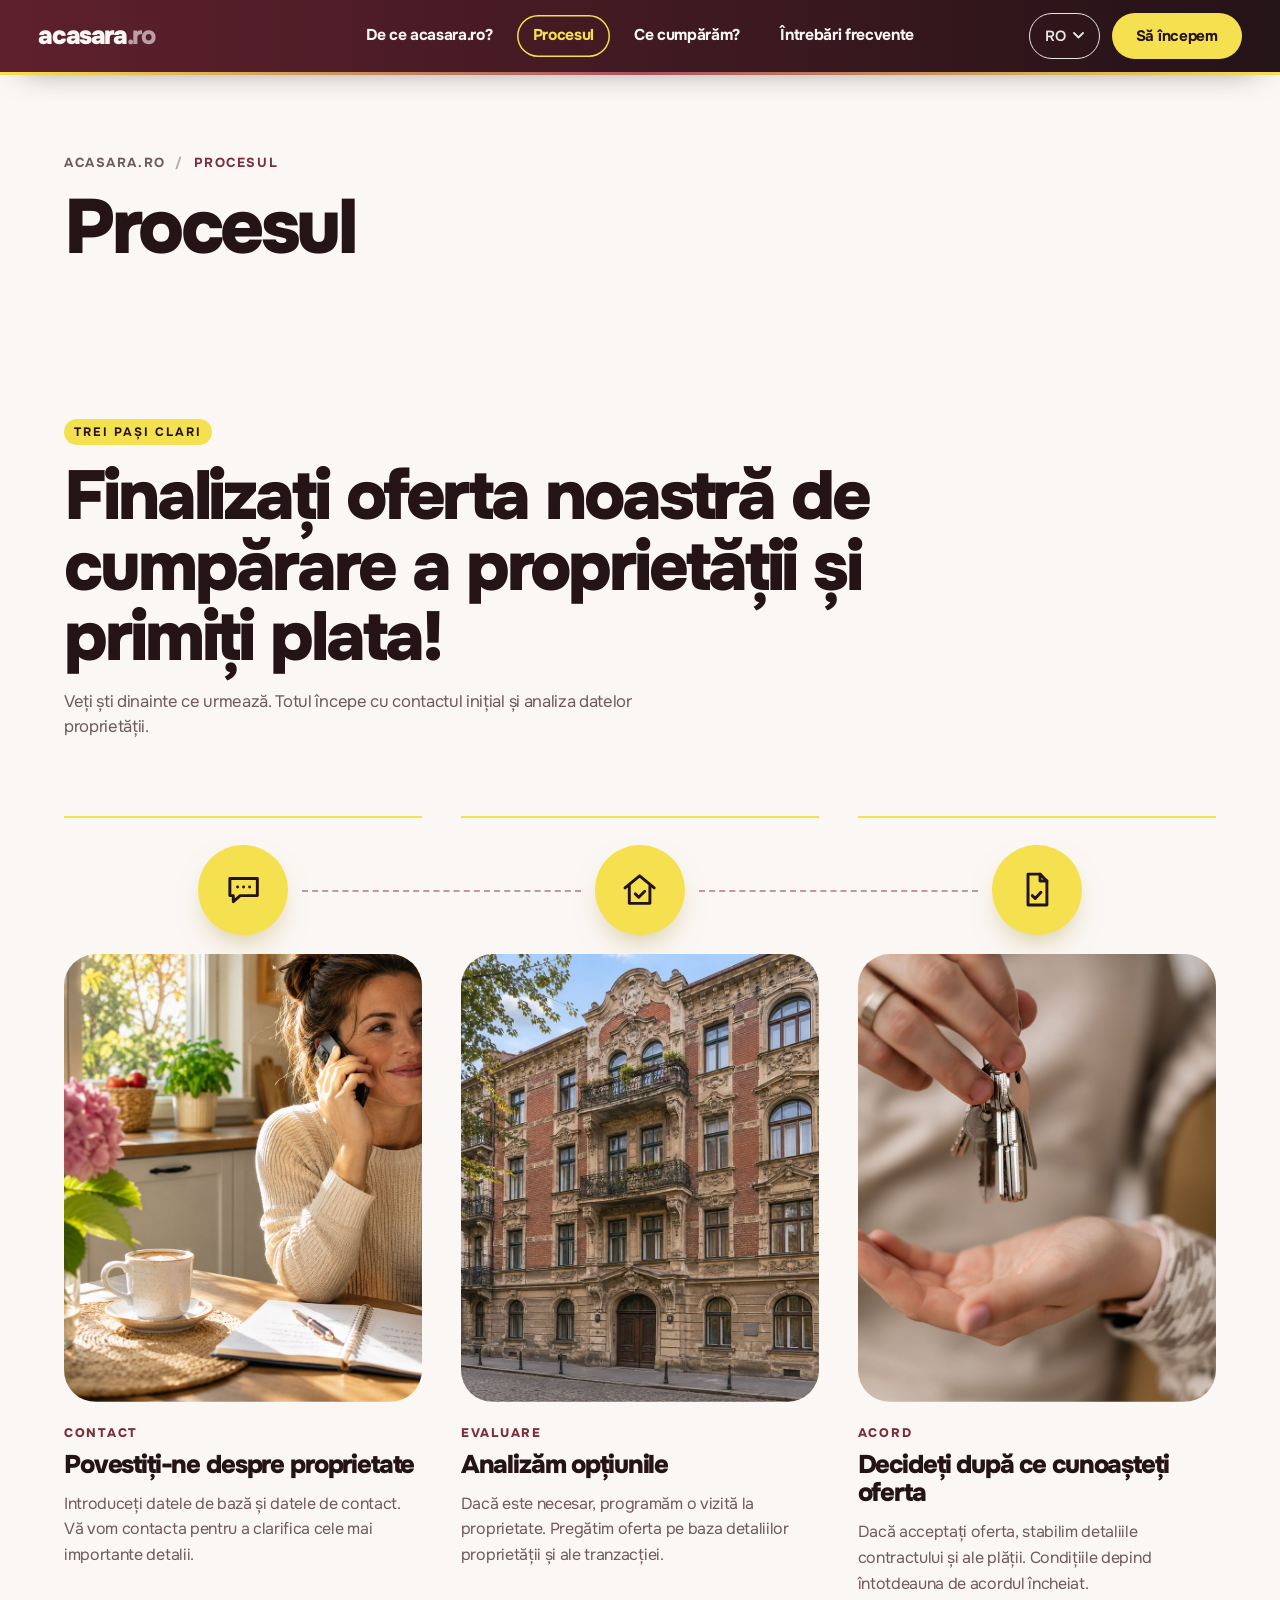
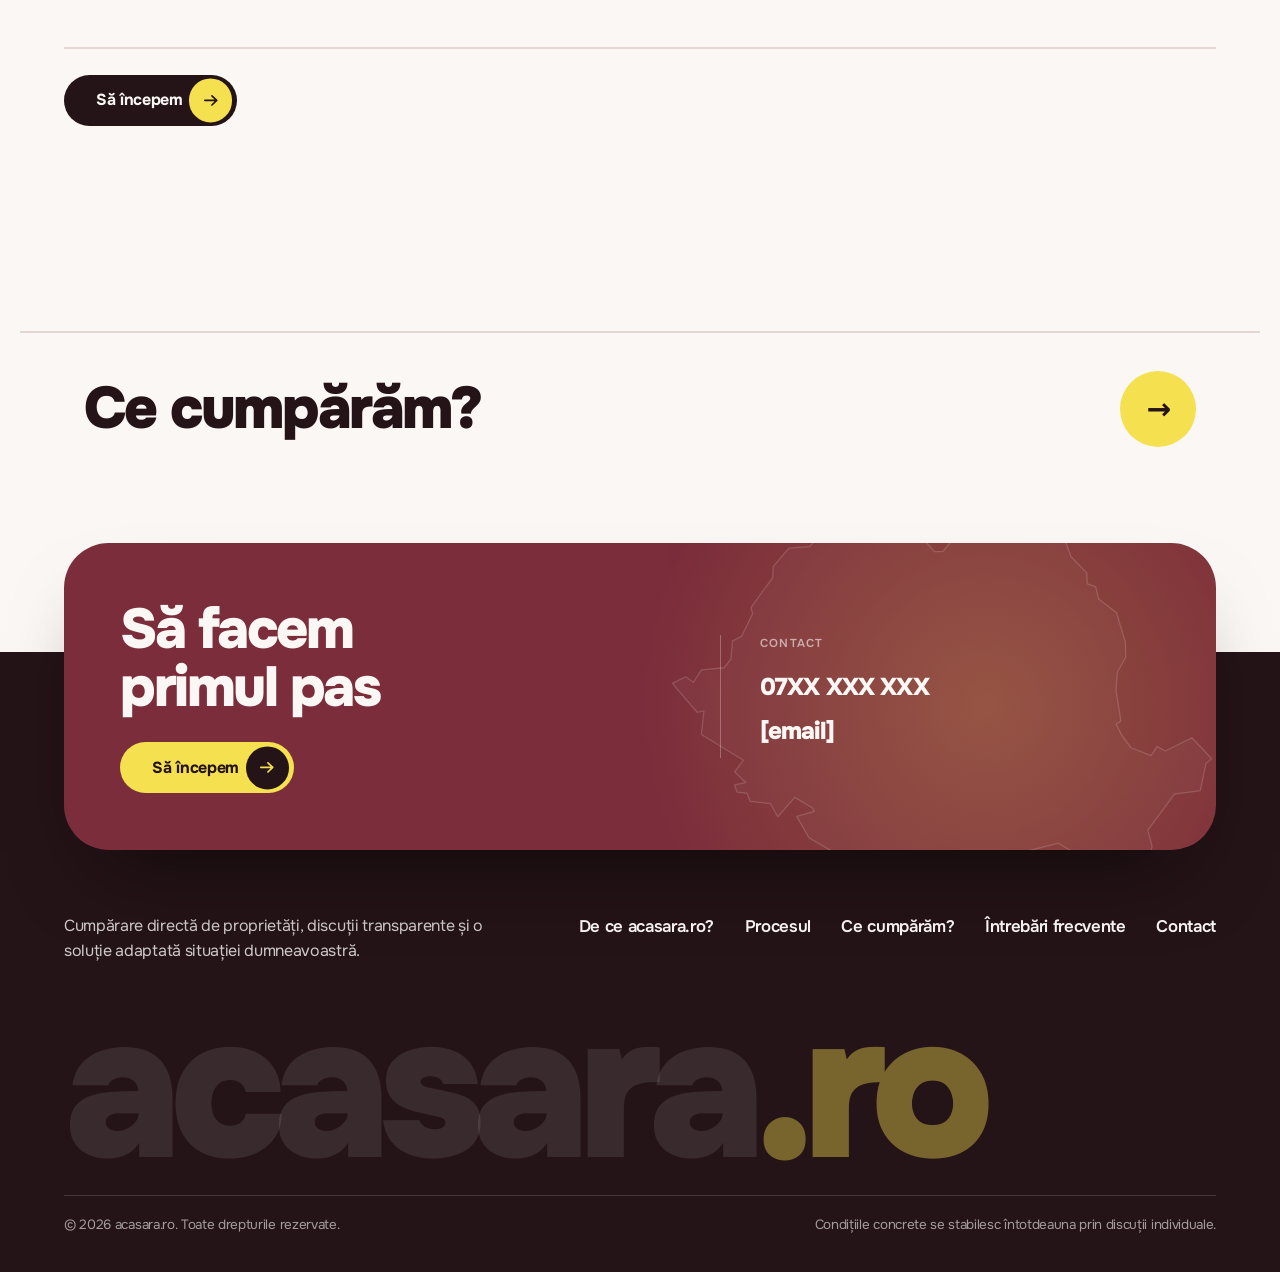
==== commit 2eb8f311: "Hero poster layout, trust section with consultant, RO+EN only Co-Authored-By: Claude Sonnet 5.5 <nor" ====
--- a/folyamat.html
+++ b/folyamat.html
@@ -8,7 +8,7 @@
 <meta name="description" content="Vreți să vindeți rapid un apartament sau o casă? acasara.ro cumpără direct de la proprietari, fără comision de agenție. Solicitați o ofertă de cumpărare.">
 <meta name="theme-color" content="#3F71FF">
 <link rel="preload" href="assets/fonts/onest-latin.woff2" as="font" type="font/woff2" crossorigin>
-<link rel="stylesheet" href="assets/site.css?v=1794480089">
+<link rel="stylesheet" href="assets/site.css?v=1794491594">
 <!--
   Acasara. All copy is imported from azzupp.com (assets/i18n.js, 11 locales) with the brand name
   swapped. Phone, e-mail, company data and the form / estimate endpoints are still open: search for
@@ -132,7 +132,7 @@
   </div>
 </footer>
 
-<script src="assets/i18n.js?v=1794406922"></script>
-<script src="assets/site.js?v=1794479226"></script>
+<script src="assets/i18n.js?v=1794491424"></script>
+<script src="assets/site.js?v=1794491435"></script>
 </body>
 </html>
--- a/assets/site.css
+++ b/assets/site.css
@@ -751,4 +751,75 @@
   .calc-rail li::before{display:none}
   .calc-rail li b{width:100%;max-width:2.5rem;height:auto;aspect-ratio:1}
   .calc-rail li b svg{width:1.2rem;height:1.2rem}
-}+}
+/* ---------- hero v11: centred poster headline over a dimmed video, pill action bar ---------- */
+.hero{align-items:center;justify-content:center;text-align:center;padding-top:clamp(72px,7vw,96px)}
+.hero::before{background:radial-gradient(ellipse at 50% 45%,rgba(18,10,12,.5),rgba(18,10,12,.8))}
+.hero-in{display:block;padding-bottom:clamp(36px,5vw,72px)}
+.hero-copy{max-width:none;margin:0 auto}
+.hero h1{max-width:11ch;margin:0 auto;text-transform:uppercase;font-weight:900;font-size:clamp(2.8rem,8vw,8.2rem);line-height:.9;letter-spacing:-.05em;text-wrap:balance}
+.hero .hero-sub{margin:1.6rem auto 0;max-width:36ch;color:#fff;font-weight:400;font-size:clamp(1.1rem,1.8vw,1.5rem);letter-spacing:0}
+.hero-actions{display:inline-flex;flex-wrap:nowrap;align-items:center;gap:.3rem;margin-top:2rem;padding:.35rem;border-radius:60px;background:rgba(240,228,225,.96);box-shadow:0 20px 40px -22px rgba(0,0,0,.6)}
+.hero-actions .btn-ghost{order:-1;background:transparent;color:var(--ink);box-shadow:none;font-weight:600}
+.hero-actions .btn-ghost:hover{background:rgba(36,19,23,.07)}
+@media (max-width:760px){
+  .hero-actions{flex-direction:column;align-items:stretch;border-radius:28px;width:100%;max-width:340px}
+  .hero-actions .btn{width:100%;justify-content:flex-start}
+}
+.hero{margin:0;border-radius:0}
+.hero h1{max-width:none;width:min(100%,24ch);font-size:clamp(2rem,5.6vw,6.2rem)}
+@media (max-width:760px){.hero h1{max-width:11ch;font-size:clamp(2.6rem,13vw,4rem)}}
+.hero{min-height:calc(100svh - 74px);padding-top:0}
+.hero h1{width:100%;font-size:clamp(2rem,6.3vw,7.2rem);letter-spacing:-.06em}
+@media (max-width:760px){.hero{min-height:calc(100svh - 62px)}.hero h1{font-size:clamp(2.6rem,13vw,4rem)}}
+/* hero trust row + note (poster layout) */
+.hero-trust{display:flex;flex-wrap:wrap;align-items:center;justify-content:center;gap:.5rem 1.4rem;margin:0 auto clamp(18px,2.4vw,32px);color:#fff;font-weight:600;font-size:clamp(.9rem,1.2vw,1.08rem)}
+.ht-faces{display:inline-flex}
+.ht-faces i{width:2.6rem;height:2.6rem;border-radius:50%;background-size:cover;background-position:center;border:3px solid var(--paper);margin-left:-.7rem}
+.ht-faces i:first-child{margin-left:0}
+.ht-i{display:inline-flex;align-items:center;gap:.5rem;white-space:nowrap}
+.ht-i::before{content:"";width:1.35rem;height:1.35rem;border-radius:50%;background:var(--lemon) url("data:image/svg+xml;utf8,<svg xmlns='http://www.w3.org/2000/svg' viewBox='0 0 24 24' fill='none' stroke='%23241317' stroke-width='3.4' stroke-linecap='round' stroke-linejoin='round'><path d='M5 12.5l4.5 4.5L19 7.5'/></svg>") center/70% no-repeat;flex:none}
+.hero-note{margin:1.2rem auto 0;font-size:.9rem;color:rgba(255,255,255,.78);max-width:none}
+@media (max-width:760px){.ht-faces{display:none}.hero-trust{font-size:.82rem;gap:.35rem .9rem}.ht-i{white-space:normal;text-align:left}}
+.hero{min-height:100svh;padding-top:84px;margin-bottom:0}
+@media (max-width:760px){.hero{min-height:100svh;padding-top:72px}}
+.hero{box-sizing:border-box}
+
+/* ---------- trust: consultant cut-out + floating reviews ---------- */
+.trust{margin:clamp(40px,6vw,90px) var(--edge) clamp(40px,6vw,90px)}
+.trust-in{position:relative;display:grid;grid-template-columns:minmax(0,.8fr) minmax(0,1.3fr);gap:clamp(20px,4vw,64px);align-items:end;max-width:1240px;margin:0 auto;padding:clamp(28px,3.4vw,48px) clamp(20px,3.4vw,48px) 0;background:var(--powder);border-radius:var(--r-card);overflow:visible}
+.tr-person{position:relative;margin:calc(-1*clamp(40px,5vw,72px)) 0 0;align-self:end;line-height:0;max-width:430px;justify-self:center;width:100%}
+.tr-slab{position:absolute;left:8%;right:8%;bottom:0;top:34%;background:var(--lemon);border-radius:var(--r-card) var(--r-card) 0 0}
+.tr-person img{position:relative;display:block;width:100%;height:auto;max-height:520px;object-fit:contain;object-position:50% 100%;filter:drop-shadow(0 18px 24px rgba(36,19,23,.22))}
+.tr-chip{position:absolute;left:50%;bottom:1.2rem;transform:translateX(-50%);z-index:2;line-height:1.2;background:var(--ink);color:var(--paper);padding:.7rem 1.1rem;border-radius:14px;text-align:center;white-space:nowrap;box-shadow:0 14px 26px -14px rgba(36,19,23,.7)}
+.tr-chip b{display:block;font-size:1rem;color:var(--lemon)}
+.tr-chip span{font-size:.78rem;opacity:.85}
+.tr-body{padding-bottom:clamp(28px,3.4vw,48px);min-width:0}
+.tr-note{margin:0 0 1.4rem;max-width:50ch;font-size:clamp(1rem,1.3vw,1.15rem);line-height:1.5}
+.tr-col{height:clamp(220px,28vw,300px);overflow:hidden;-webkit-mask-image:linear-gradient(transparent,#000 14%,#000 86%,transparent);mask-image:linear-gradient(transparent,#000 14%,#000 86%,transparent)}
+.tr-track{animation:trUp 34s linear infinite}
+.tr-col:hover .tr-track{animation-play-state:paused}
+.tr-card{display:grid;grid-template-columns:auto 1fr;gap:1rem;align-items:center;padding:1.1rem 1.3rem;border-radius:var(--r-img);background:#fff;border:2px solid var(--line);margin-bottom:12px}
+.tr-card:nth-child(3n+2){background:var(--lemon);border-color:var(--lemon)}
+.tr-card:nth-child(3n+3){background:var(--wine);border-color:var(--wine);color:#fff}
+.tr-av{width:2.8rem;height:2.8rem;border-radius:50%;display:grid;place-items:center;background:var(--wine);color:var(--lemon);font-size:1.05rem}
+.tr-card:nth-child(3n+3) .tr-av{background:var(--lemon);color:var(--ink)}
+.tr-q{margin:0;font-weight:650;letter-spacing:-.02em;line-height:1.3;font-size:clamp(1rem,1.3vw,1.15rem)}
+.tr-who{margin:.5rem 0 0;font-weight:700;font-size:.82rem;opacity:.75}
+@keyframes trUp{to{transform:translateY(-50%)}}
+@media (prefers-reduced-motion:reduce){.tr-track{animation:none}.tr-col{overflow:auto}}
+@media (max-width:860px){.trust-in{grid-template-columns:1fr;padding-top:0}.tr-person{max-width:300px;margin-top:-36px;order:0}.tr-body{padding-top:1.4rem}}
+@media (max-width:760px){
+  .hero-trust{gap:.5rem;margin-bottom:1.4rem;max-width:340px}
+  .ht-i{padding:.5rem .85rem .5rem .6rem;border-radius:50vw;background:rgba(255,255,255,.13);box-shadow:inset 0 0 0 1px rgba(255,255,255,.28);-webkit-backdrop-filter:blur(8px);backdrop-filter:blur(8px);font-size:.82rem;line-height:1.1;white-space:nowrap}
+  .hero h1{font-size:clamp(2.7rem,13.4vw,4.2rem);line-height:.92;max-width:none}
+  .hero .hero-sub{margin-top:1.2rem;font-size:1.12rem;line-height:1.35;max-width:26ch}
+  .hero-actions{display:flex;flex-direction:column;align-items:stretch;gap:.7rem;width:100%;max-width:340px;padding:0;border-radius:0;background:none;box-shadow:none;margin-top:1.6rem}
+  .hero-actions .btn{width:100%;height:3.7rem;justify-content:flex-start;font-size:1.02rem;box-shadow:0 18px 30px -18px rgba(0,0,0,.6)}
+  .hero-actions .btn-ghost{order:0;background:rgba(255,255,255,.1);color:#fff;box-shadow:inset 0 0 0 2px rgba(255,255,255,.75);-webkit-backdrop-filter:blur(8px);backdrop-filter:blur(8px)}
+  .hero-actions .btn-ghost:hover{background:rgba(255,255,255,.2)}
+  .hero-note{margin-top:1.2rem;font-size:.85rem}
+}
+@media (max-width:760px){.hero-trust{display:none}}
+.tr-q::before{content:"\201E"}.tr-q::after{content:"\201D"}
+html[lang="en"] .tr-q::before{content:"\201C"}
